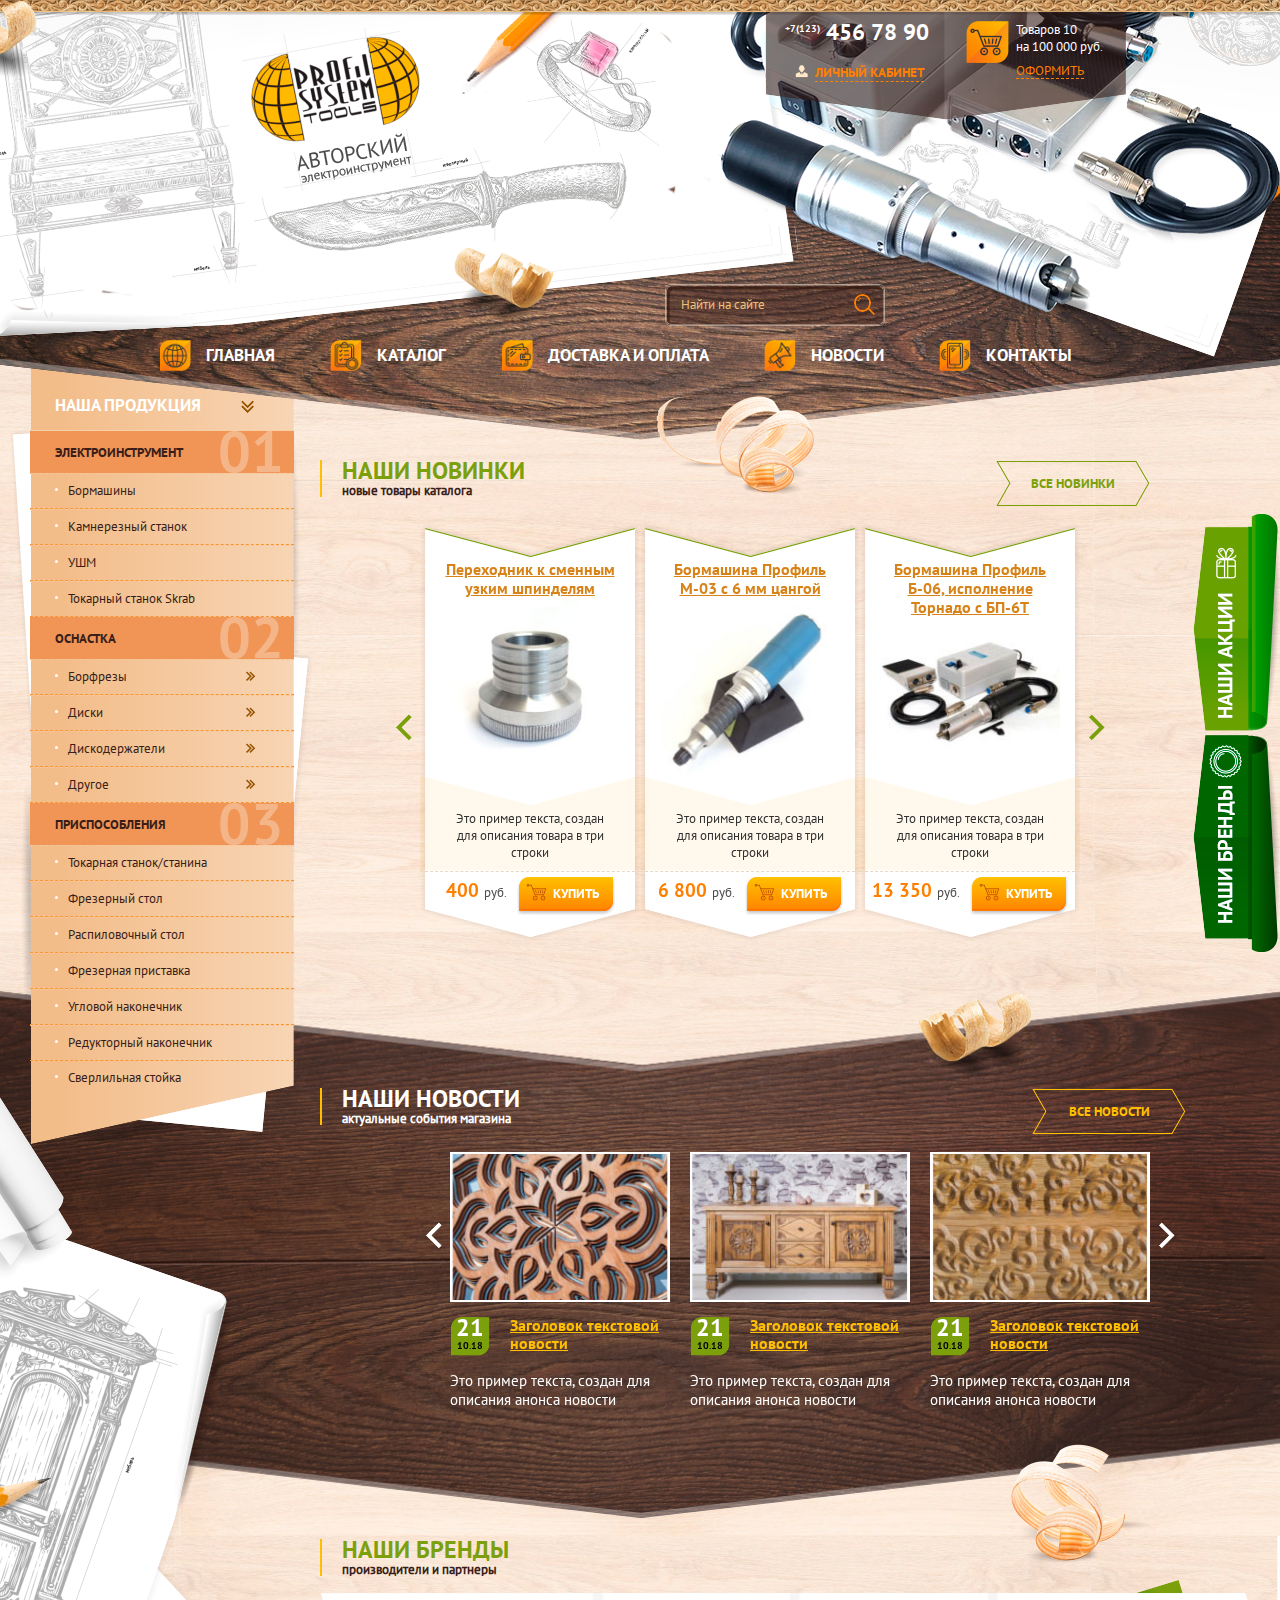
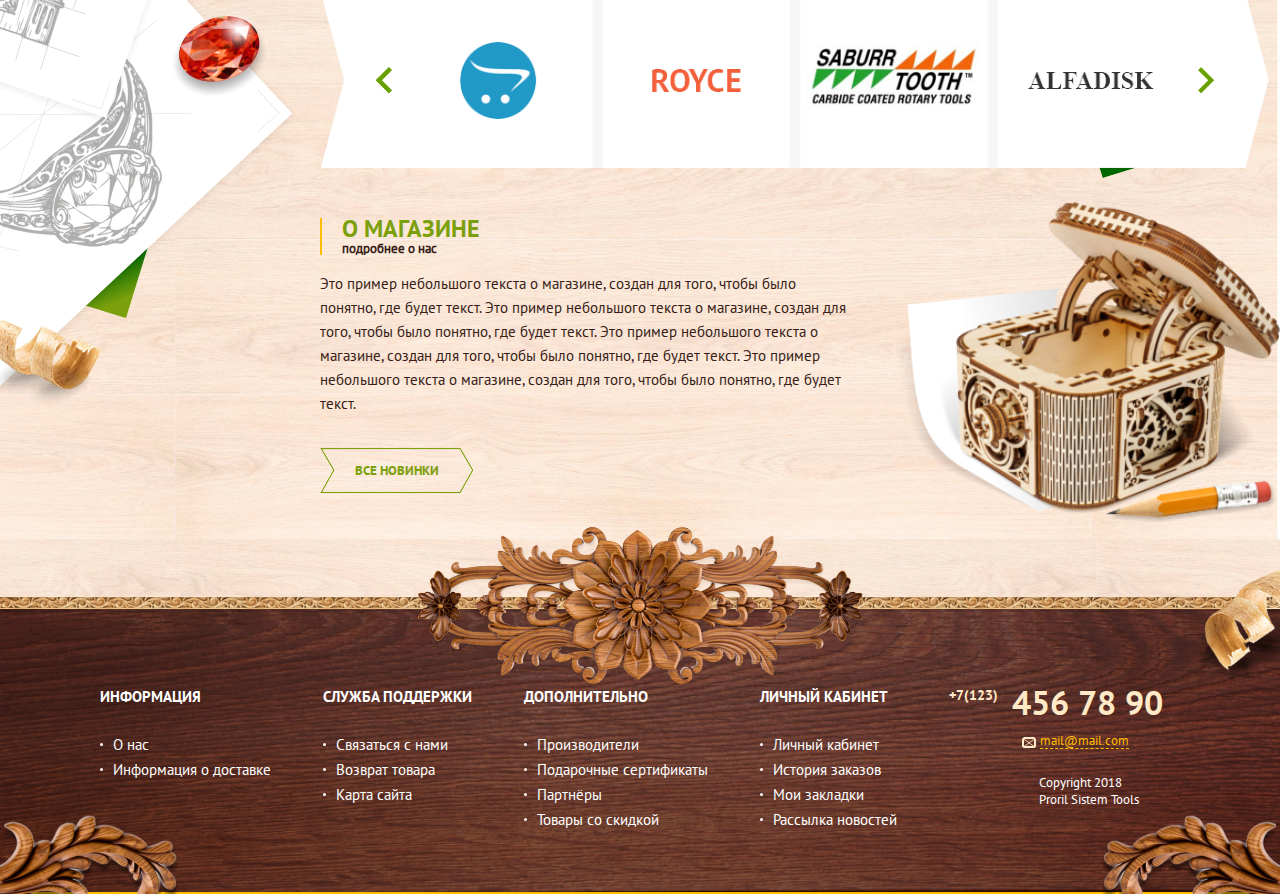
==== index.html @ f925950d "Initial 3 Pages" ====
<!DOCTYPE html>
<html lang="en">
<head>
	<meta charset="UTF-8">
	<meta name="viewport" content="width=device-width, initial-scale=1.0, maximum-scale=1.0, user-scalable=0">
	<title>Home</title>
	<link rel="stylesheet" type="text/css" href="css/style.css">
</head>
<body>
	<div class="body body-page1" id="body" >
		<!-- начало бллок главное меню мобверсия -->
		<div class="main-menu-320" id="main-menu-320">
			<img src="img/img89.png" alt="img" class="close320" onclick="closeMainMenu320()">
			<ul>
				<li><a href="#"> ГЛАВНАЯ</a></li>
				<li><a href="#">КАТАЛОГ</a></li>
				<li><a href="#">ДОСТАВКА И ОПЛАТА </a></li>
				<li><a href="#">НОВОСТИ</a></li>
				<li><a href="#"> КОНТАКТЫ</a></li>
			</ul>
		</div>

		<!-- конец блок главное меню мобверсия -->

		<!-- начало блок хедер -->
		<div class="header">
			<div class="border-top-main"></div>
			<div onclick="openMainMenu320()" class="openMenu-320"></div>
			<div class="wrapper">
				<div class="el1"><div></div></div>
				<div class="el2"><div></div></div>
				<div class="el13"><div></div></div>
				<div class="logo"><a href="index.html"><img src="img/logo.png" alt="img"></a></div>
				<div class="personal-area-header">	
					<div class="box">
						<div class="box-wrapper">
							<a href="tel:7(123)725-00-66"><span>+7(123)</span> 456 78 90</a>
							<a href="#" onclick="open_modal_window_PA()"><span>ЛИЧНЫЙ КАБИНЕТ</span></a>	
						</div>
					</div>
					<div class="box">
						<div class="box-wrapper">
							<a href="#"></a>
							<span>Товаров 10 <br> на 100 000 руб. <br>	<a href="#">ОФОРМИТЬ</a></span>
						</div>
					</div>
				</div>
				<div class="main-menu">	
					<form action="#">
						<input type="text" placeholder="Найти на сайте">
						<input type="submit" name="submit" value="">
					</form>
					<div class="menu">
						<ul>
							<li><a href="#"><img src="img/img9.png" alt="img"> ГЛАВНАЯ</a></li>
							<li><a href="#"><img src="img/img10.png" alt="img"> КАТАЛОГ</a></li>
							<li><a href="#"><img src="img/img11.png" alt="img">  ДОСТАВКА И ОПЛАТА </a></li>
							<li><a href="#"><img src="img/img12.png" alt="img"> НОВОСТИ</a></li>
							<li><a href="#"><img src="img/img13.png" alt="img">  КОНТАКТЫ</a></li>
						</ul>
					</div>
				</div>
			</div>
		</div>
		<!-- конец блок хеадер -->
		<div class="min-heght">
			<div class="page1">

				<!-- начало блока наша продукция -->
				<div class="banner-our-production">
					<div class="wrapper">
						<div class="banner-our-production-content-wrapper">
							<div class="banner-our-production-content">	
								<h1 onclick="open_banner_our_production(this)">НАША ПРОДУКЦИЯ <img src="img/img15.png" alt="img"></h1>
								<div class="banner-our-production-content-320" id="banner-our-production-content-320">
									<div class="banner-our-production-menu banner-our-production-menu1">
										<h3><a href="#"><span>ЭЛЕКТРОИНСТРУМЕНТ</span></a></h3>	
										<div class="box">
											<a href="#"><span></span>Бормашины</a>
											<a href="#"><span></span>Камнерезный станок</a>
											<a href="#"><span></span>УШМ</a>
											<a href="#"><span></span>Токарный станок Skrab</a>	
										</div>
									</div>
									<div class="banner-our-production-menu banner-our-production-menu2">
										<h3><a href="#"><span>ОСНАСТКА</span></a></h3>
										<div class="box">
											<div class="box1" onmouseover="openSubmenuOurProduction1(this)" onmouseout="openSubmenuOurProduction2(this)">
												<div class="block-name"><a href="#"><span></span>Борфрезы</a><span onclick="openSubmenuOurProduction(this)"></span></div>
												<div class="box1-content submenuOurProduction">
													<a href="#"><span></span>Ccылка на раздел1</a>
													<a href="#"><span></span>Ccылка на раздел</a>
													<a href="#"><span></span>Ccылка на раздел</a>
													<a href="#"><span></span>Ccылка на раздел</a>
												</div>
											</div>
											<div class="box1" onmouseover="openSubmenuOurProduction1(this)" onmouseout="openSubmenuOurProduction2(this)">
												<div class="block-name"><a href="#"><span></span>Диски</a><span onclick="openSubmenuOurProduction(this)"></span></div>
												<div class="box1-content submenuOurProduction">
													<a href="#"><span></span>Ccылка на раздел2</a>
													<a href="#"><span></span>Ccылка на раздел</a>
													<a href="#"><span></span>Ccылка на раздел</a>
													<a href="#"><span></span>Ccылка на раздел</a>
												</div>
											</div>
											<div class="box1" onmouseover="openSubmenuOurProduction1(this)" onmouseout="openSubmenuOurProduction2(this)">
												<div class="block-name"><a href="#"><span></span>Дискодержатели </a><span onclick="openSubmenuOurProduction(this)"></span></div>
												<div class="box1-content submenuOurProduction">
													<a href="#"><span></span>Ccылка на раздел3</a>
													<a href="#"><span></span>Ccылка на раздел</a>
													<a href="#"><span></span>Ccылка на раздел</a>
													<a href="#"><span></span>Ccылка на раздел</a>
												</div>
											</div>
											<div class="box1" onmouseover="openSubmenuOurProduction1(this)" onmouseout="openSubmenuOurProduction2(this)">
												<div class="block-name"><a href="#"><span></span>Другое </a><span onclick="openSubmenuOurProduction(this)"></span></div>
												<div class="box1-content submenuOurProduction">
													<a href="#"><span></span>Ccылка на раздел4</a>
													<a href="#"><span></span>Ccылка на раздел</a>
													<a href="#"><span></span>Ccылка на раздел</a>
													<a href="#"><span></span>Ccылка на раздел</a>
												</div>
											</div>	
										</div>	
									</div>

									<div class="banner-our-production-menu banner-our-production-menu3">
										<h3><a href="#"><span>ПРИСПОСОБЛЕНИЯ</span></a></h3>
										<div class="box">
											<a href="#"><span></span>Токарная станок/станина</a>
											<a href="#"><span></span>Фрезерный стол</a>
											<a href="#"><span></span>Распиловочный стол</a>
											<a href="#"><span></span>Фрезерная приставка</a>
											<a href="#"><span></span>Угловой наконечник</a>	
											<a href="#"><span></span>Редукторный наконечник</a>	
											<a href="#"><span></span>Сверлильная стойка</a>	
										</div>		
									</div>
								</div>
							</div>
						</div>
					</div>
				</div>
					

				<!-- конец блок наша продукция -->


				<!-- начало блок-банер наши акции и наши бренды мобверсия -->
				<div class="shares-and-brands-banner shares-and-brands-banner-320 ">
					<div class="buttons-shares-and-brands-banner-320"><span  onclick="openBrandsMob(this)" class="scroll-down">наши бренды</span><span class="scroll-down" onclick="openSharesMob(this)">наши акции</span></div>
					<div class="wrapper">
						<div class="shares-and-brands-banner-wrapper">
							<div class="shares-banner" id="shares-banner">
								<div class="body-shares-banner-wrapper">
									<div class="body-shares-banner body-shares-banner-slider">
										<div class="owl-carousel owl-theme body-shares-bannerSlider">
											<div class="div"><a href="#"><span>Бормашина Профиль М-03 с 6 мм цангой </span><img src="img/img25.jpg" alt="img"></a></div>
											<div class="div"><a href="#"><span>Бормашина Профиль Б-06, исполнение Торнадо с БП-6Т</span><img src="img/img26.jpg" alt="img"></a></div>
											<div class="div"><a href="#"><span>Сменный шпиндель с цангой 6 мм</span><img src="img/img27.jpg" alt="img"></a></div>
										</div>
									</div>
								</div>
							</div>
							<div class="clear"></div>
							<div class="brands-banner" id="brands-banner">
								<div class="body-brands-banner-wrapper">
									<div class="body-brands-banner">
										<div class="ourBrend-slider-banner-wrapper">
											<div class="owl-carousel owl-theme ourBrend-slider-banner">
											    <div class="item">
											    	<img src="img/img39.png" alt="img" style="width: 39%;">
											    </div>
											     <div class="item">
											    	<img src="img/img40.png" alt="img" style="width: 45%;">
											    </div>
											    <div class="item">
											    	<img src="img/img41.jpg" alt="img" style="width: 88%;">
											    </div>
											    <div class="item">
											    	<img src="img/img42.png" alt="img" style="width: 64%;">
											    </div>
											</div>
										</div>		
									</div>
								</div>
							</div>
						</div>
					</div>
				</div>

				<!-- конец блок-банер наши акции и наши бренды мобверсия -->


				<!-- начало блок-банер наши акции и наши бренды -->
				<div class="shares-and-brands-banner">
					<div class="wrapper">
						<div class="shares-and-brands-banner-wrapper">
							<div class="shares-banner">
								<div class="button2" onclick="openSharesBrands(this)"></div>
								<div class="body-shares-banner-wrapper" id="body-shares-banner-wrapper">
									<div class="body-shares-banner">
										<div class="div"><a href="#"><span>Бормашина Профиль М-03 с 6 мм цангой </span><img src="img/img25.jpg" alt="img"></a></div>
										<div class="div"><a href="#"><span>Бормашина Профиль Б-06, исполнение Торнадо с БП-6Т</span><img src="img/img26.jpg" alt="img"></a></div>
										<div class="div"><a href="#"><span>Сменный шпиндель с цангой 6 мм</span><img src="img/img27.jpg" alt="img"></a></div>
									</div>

									<div class="body-shares-banner body-shares-banner-slider">
										<div class="owl-carousel owl-theme body-shares-bannerSlider">
											<div class="div"><a href="#"><span>Бормашина Профиль М-03 с 6 мм цангой </span><img src="img/img25.jpg" alt="img"></a></div>
											<div class="div"><a href="#"><span>Бормашина Профиль Б-06, исполнение Торнадо с БП-6Т</span><img src="img/img26.jpg" alt="img"></a></div>
											<div class="div"><a href="#"><span>Сменный шпиндель с цангой 6 мм</span><img src="img/img27.jpg" alt="img"></a></div>
										</div>
									</div>
								</div>
								<div class="button1"></div>
							</div>
							<div class="clear"></div>
							<div class="brands-banner">
								<div class="button2" onclick="openSharesBrands(this)"></div>
								<div class="body-brands-banner-wrapper" id="body-brands-banner-wrapper">
									<div class="body-brands-banner">
										<div class="ourBrend-slider-banner-wrapper">
											<div class="owl-carousel owl-theme ourBrend-slider-banner">
											    <div class="item">
											    	<img src="img/img39.png" alt="img" style="width: 39%;">
											    </div>
											     <div class="item">
											    	<img src="img/img40.png" alt="img" style="width: 45%;">
											    </div>
											    <div class="item">
											    	<img src="img/img41.jpg" alt="img" style="width: 88%;">
											    </div>
											    <div class="item">
											    	<img src="img/img42.png" alt="img" style="width: 64%;">
											    </div>
											</div>
										</div>		
									</div>
								</div>
								<div class="button1"></div>
							</div>
						</div>
					</div>
				</div>

				<!-- конец блок-банер наши акции и наши бренды -->


				<!-- блок наши новинки -->
				<div class="our-novelties">
					<div  class="el1"><div></div></div>
					<div class="wrapper">
						<div class="name-container">
								<h4>НАШИ НОВИНКИ<span>новые товары каталога</span></h4>
								<div class="button"><div><span>ВСЕ НОВИНКИ</span></div></div>
							</div>
						<div class="catalog-commodity">
							<div class="box box1">
								<div class="div1"><a href="#">Переходник к сменным узким шпинделям</a></div>
								<div class="div2"><a href="#"><img src="img/img24.jpg" alt="img"></a></div>
								<div class="div3"><p><span>Это пример текста, создан для описания товара в три строки</span></p></div>
								<div class="div4">
									<div class="wrapper-div4">
										<div class="price"><span>400</span></div>
										<div class="button"><div onclick="openPopap(this)"><span>купить</span></div></div>
									</div>
								</div>
								<div class="popap"><span>Товар добавлен в корзину</span></div>	
							</div>
							<div class="box box2">
								<div class="div1"><a href="#">Бормашина Профиль М-03 с 6 мм цангой</a></div>
								<div class="div2"><a href="#"><img src="img/img25.jpg" alt="img"></a></div>
								<div class="div3"><p><span>Это пример текста, создан для описания товара в три строки</span></p></div>
								<div class="div4">
									<div class="wrapper-div4">
										<div class="price"><span>6 800</span></div>
										<div class="button"><div onclick="openPopap(this)"><span>купить</span></div></div>
									</div>
								</div>
								<div class="popap"><span>Товар добавлен в корзину</span></div>	
							</div>
							<div class="box box3">
								<div class="div1"><a href="#">Бормашина Профиль Б-06, исполнение Торнадо с БП-6Т</a></div>
								<div class="div2"><a href="#"><img src="img/img26.jpg" alt="img"></a></div>
								<div class="div3"><p><span>Это пример текста, создан для описания товара в три строки</span></p></div>
								<div class="div4">
									<div class="wrapper-div4">
										<div class="price"><span>13 350</span></div>
										<div class="button"><div  onclick="openPopap(this)"><span>купить</span></div></div>
									</div>
								</div>
								<div class="popap"><span>Товар добавлен в корзину</span></div>	
							</div>
							<div class="box box4">
								<div class="div1"><a href="#">Сменный шпиндель с цангой 6 мм</a></div>
								<div class="div2"><a href="#"><img src="img/img27.jpg" alt="img"></a></div>
								<div class="div3"><p><span>Это пример текста, создан для описания товара в три строки</span></p></div>
								<div class="div4">
									<div class="wrapper-div4">
										<div class="price"><span>3 150</span></div>
										<div class="button"><div onclick="openPopap(this)"><span>купить</span></div></div>
									</div>
								</div>
								<div class="popap"><span>Товар добавлен в корзину</span></div>	
							</div>
						</div>
						<!-- слайдер -->
						<div class="catalog-commodity catalog-commodity-slider">
							<div class="owl-carousel owl-theme catalogCommodity-slider ">
								<div class="box box1">
									<div class="div1"><a href="#">Переходник к сменным узким шпинделям</a></div>
									<div class="div2"><a href="#"><img src="img/img24.jpg" alt="img"></a></div>
									<div class="div3"><p><span>Это пример текста, создан для описания товара в три строки</span></p></div>
									<div class="div4">
										<div class="wrapper-div4">
											<div class="price"><span>400</span></div>
											<div class="button"><div onclick="openPopap(this)"><span>купить</span></div></div>
										</div>
									</div>
									<div class="popap"><span>Товар добавлен в корзину</span></div>	
								</div>
								<div class="box box2">
									<div class="div1"><a href="#">Бормашина Профиль М-03 с 6 мм цангой</a></div>
									<div class="div2"><a href="#"><img src="img/img25.jpg" alt="img"></a></div>
									<div class="div3"><p><span>Это пример текста, создан для описания товара в три строки</span></p></div>
									<div class="div4">
										<div class="wrapper-div4">
											<div class="price"><span>6 800</span></div>
											<div class="button"><div onclick="openPopap(this)"><span>купить</span></div></div>
										</div>
									</div>
									<div class="popap"><span>Товар добавлен в корзину</span></div>	
								</div>
								<div class="box box3">
									<div class="div1"><a href="#">Бормашина Профиль Б-06, исполнение Торнадо с БП-6Т</a></div>
									<div class="div2"><a href="#"><img src="img/img26.jpg" alt="img"></a></div>
									<div class="div3"><p><span>Это пример текста, создан для описания товара в три строки</span></p></div>
									<div class="div4">
										<div class="wrapper-div4">
											<div class="price"><span>13 350</span></div>
											<div class="button"><div  onclick="openPopap(this)"><span>купить</span></div></div>
										</div>
									</div>
									<div class="popap"><span>Товар добавлен в корзину</span></div>	
								</div>
								<div class="box box4">
									<div class="div1"><a href="#">Сменный шпиндель с цангой 6 мм</a></div>
									<div class="div2"><a href="#"><img src="img/img27.jpg" alt="img"></a></div>
									<div class="div3"><p><span>Это пример текста, создан для описания товара в три строки</span></p></div>
									<div class="div4">
										<div class="wrapper-div4">
											<div class="price"><span>3 150</span></div>
											<div class="button"><div onclick="openPopap(this)"><span>купить</span></div></div>
										</div>
									</div>
									<div class="popap"><span>Товар добавлен в корзину</span></div>	
								</div>
							</div>
						</div>
					</div>
				</div>

				<!-- конец блок наши новинки -->

				<!-- начало блок наши новости -->
				<div class="our-news">
					<div class="el1"><div></div></div>
					<div class="el2"><div></div></div>
					<div class="wrapper">
						<div class="name-container">
							<h4>НАШИ НОВости<span>актуальные события магазина</span></h4>
							<div class="button"><div><span>ВСЕ НОВости</span></div></div>
						</div>
						<div class="product">
							<div class="box box1">
								<div class="div2-1"><a href="#"></a></div>
								<div class="div2-2">
									<div class="data">
										<span>21</span><span>10.18</span>
									</div>
									<div class="a"><a href="#">Заголовок текстовой новости</a></div>
								</div>
								<div class="div2-3"><span>Это пример текста, создан для описания анонса новости</span></div>
							</div>
							<div class="box box2">
								<div class="div2-1"><a href="#"></a></div>
								<div class="div2-2">
									<div class="data">
										<span>21</span><span>10.18</span>
									</div>
									<div class="a"><a href="#">Заголовок текстовой новости</a></div>
								</div>
								<div class="div2-3"><span>Это пример текста, создан для описания анонса новости</span></div>
							</div>
							<div class="box box3">
								<div class="div2-1"><a href="#"></a></div>
								<div class="div2-2">
									<div class="data">
										<span>21</span><span>10.18</span>
									</div>
									<div class="a"><a href="#">Заголовок текстовой новости</a></div>
								</div>
								<div class="div2-3"><span>Это пример текста, создан для описания анонса новости</span></div>
							</div>
							<div class="box box4">
								<div class="div2-1"><a href="#"></a></div>
								<div class="div2-2">
									<div class="data">
										<span>21</span><span>10.18</span>
									</div>
									<div class="a"><a href="#">Заголовок текстовой новости</a></div>
								</div>
								<div class="div2-3"><span>Это пример текста, создан для описания анонса новости</span></div>
							</div>	
						</div>

						<!-- слайдер -->

						<div class="product product-slider">
							<div class="owl-carousel owl-theme productSlider">
								<div class="box box1">
									<div class="div2-1"><a href="#"></a></div>
									<div class="div2-2">
										<div class="data">
											<span>21</span><span>10.18</span>
										</div>
										<div class="a"><a href="#">Заголовок текстовой новости</a></div>
									</div>
									<div class="div2-3"><span>Это пример текста, создан для описания анонса новости</span></div>
								</div>
								<div class="box box2">
									<div class="div2-1"><a href="#"></a></div>
									<div class="div2-2">
										<div class="data">
											<span>21</span><span>10.18</span>
										</div>
										<div class="a"><a href="#">Заголовок текстовой новости</a></div>
									</div>
									<div class="div2-3"><span>Это пример текста, создан для описания анонса новости</span></div>
								</div>
								<div class="box box3">
									<div class="div2-1"><a href="#"></a></div>
									<div class="div2-2">
										<div class="data">
											<span>21</span><span>10.18</span>
										</div>
										<div class="a"><a href="#">Заголовок текстовой новости</a></div>
									</div>
									<div class="div2-3"><span>Это пример текста, создан для описания анонса новости</span></div>
								</div>
								<div class="box box4">
									<div class="div2-1"><a href="#"></a></div>
									<div class="div2-2">
										<div class="data">
											<span>21</span><span>10.18</span>
										</div>
										<div class="a"><a href="#">Заголовок текстовой новости</a></div>
									</div>
									<div class="div2-3"><span>Это пример текста, создан для описания анонса новости</span></div>
								</div>	
							</div>
						</div>
					</div>
				</div>
				<!-- конец блок наши новости -->


				<!-- начало блока наши бренды -->
				<div class="our-brend">
					<div class="el1"><div></div></div>
					<div class="el2"><div></div></div>
					<div class="wrapper">
						<div class="name-container">
							<h4>НАШИ БРЕНДЫ<span>производители и партнеры</span></h4>
						</div>

						<div class="our-brend-slider">
							<div class="owl-carousel owl-theme ourBrend-slider">
							    <div class="item">
							    	<img src="img/img39.png" alt="img" style="width: 39%;">
							    </div>
							     <div class="item">
							    	<img src="img/img40.png" alt="img" style="width: 45%;">
							    </div>
							    <div class="item">
							    	<img src="img/img41.jpg" alt="img" style="width: 88%;">
							    </div>
							    <div class="item">
							    	<img src="img/img42.png" alt="img" style="width: 64%;">
							    </div>
							</div>
						</div>

					</div>
				</div>

				<!-- конец бллока наши бренды -->

				<!-- начало блок о магазине -->
				<div class="about-store">
					<div class="wrapper">
						<div class="name-container">
							<h4>О МАГАЗИНЕ<span>подробнее о нас</span></h4>
						</div>
						<div class="container">
							<div class="text">
								<p>Это пример небольшого текста о магазине, создан для того, чтобы было понятно, где будет текст. Это пример небольшого текста о магазине, создан для того, чтобы было понятно, где будет текст. Это пример небольшого текста о магазине, создан для того, чтобы было понятно, где будет текст. Это пример небольшого текста о магазине, создан для того, чтобы было понятно, где будет текст. </p>
								<div class="name-container"><div class="button"><div><span>ВСЕ НОВИНКИ</span></div></div></div>
							</div>
							<div class="img">
								<img src="img/img55.png" alt="img">
							</div>
						</div>
					</div>
				</div>
				<!-- конец блок о магазине -->

			</div>
		</div>


		<!-- начало футер -->
		<div class="footer">
			<div class="border-top-main"></div>	
			<div class="wrapper">
				<div class="el1"><div></div></div>	
				<div class="el2"><div></div><div></div></div>
				<div class="el3"><div></div></div>
				<div class="content">	
					<div class="footer-block-left">
						<div class="div">
							<p onclick="open_footer_menu(this)">ИНФОРМАЦИЯ</p>
							<div class="footer-menu ">	
								<a href="#"><span></span>О нас</a>
								<a href="#"><span></span>Информация о доставке</a>
							</div>
						</div>
						<div class="div">
							<p  onclick="open_footer_menu(this)">СЛУЖБА ПОДДЕРЖКИ</p>
							<div  class="footer-menu">	
								<a href="#"><span></span> Связаться с нами</a>
								<a href="#"><span></span> Возврат товара</a>	
								<a href="#"><span></span>Карта сайта</a>	
							</div>
						</div>
						<div class="div">
							<p  onclick="open_footer_menu(this)">ДОПОЛНИТЕЛЬНО</p>
							<div class="footer-menu">	
								<a href="#"><span></span>Производители</a>
								<a href="#"><span></span> Подарочные сертификаты</a>
								<a href="#"><span></span> Партнёры</a>
								<a href="#"><span></span>Товары со скидкой</a>
							</div>	
						</div>
						<div class="div">	
							<p  onclick="open_footer_menu(this)">Личный кабинет</p>
							<div class="footer-menu">	
								<a href="#"><span></span> Личный кабинет</a>
								<a href="#"><span></span>История заказов</a>
								<a href="#"><span></span>Мои закладки</a>
								<a href="#"><span></span>Рассылка новостей</a>
							</div>
						</div>	
					</div>
					<div class="footer-block-right">
						<a href="tel:7(123)725-00-66" class="tel-footer"><span>+7(123)</span> 456 78 90</a>
						<a href="mailto:mail@mail.com" class="email-footer"> <span>mail@mail.com</span></a>
						<span class="span-footer">Copyright 2018 <br>Proril Sistem Tools</span>	

					</div>
				</div>
			</div>
		</div>
		<!-- конец футер -->

		<!-- модальное окно попап вход в личный кабинет -->
		<div class="modal-window" id="modal-window-PA">
			<div class="content">
				<div class="close" onclick="closeModalWindow(this)"><img src="img/close.png" alt="img"></div>
				<form  name="contact_form_PA" method="get" action="#" onsubmit="return validate_form_PA ( );">
					<p>Вход на сайт</p>
					<input type="email" name="email" class="formEmail" id="formEmail_PA" placeholder="E-mail:" pattern="[a-z0-9._%+-]+@[a-z0-9.-]+\.[a-z]{2,3}$"><br>	
					<input type="password" name="password" placeholder="Пароль" class="form_password" id="form_password_PA">
					<div class="button"><div><span>войти</span><input type="submit" name="submit" value="" ></div></div>
					<a href="#">Регистрация</a>
				</form>	
			</div>	
		</div>

		<!-- конец  -->

	</div>
	<script src="js/script.js"></script>
</body>
</html>
---- css/style.css ----
.owl-carousel,.owl-carousel .owl-item{-webkit-tap-highlight-color:transparent;position:relative}.owl-carousel{display:none;width:100%;z-index:1}.owl-carousel .owl-stage{position:relative;-ms-touch-action:pan-Y;-moz-backface-visibility:hidden}.owl-carousel .owl-stage:after{content:".";display:block;clear:both;visibility:hidden;line-height:0;height:0}.owl-carousel .owl-stage-outer{position:relative;overflow:hidden;-webkit-transform:translate3d(0,0,0)}.owl-carousel .owl-item,.owl-carousel .owl-wrapper{-webkit-backface-visibility:hidden;-moz-backface-visibility:hidden;-ms-backface-visibility:hidden;-webkit-transform:translate3d(0,0,0);-moz-transform:translate3d(0,0,0);-ms-transform:translate3d(0,0,0)}.owl-carousel .owl-item{min-height:1px;float:left;-webkit-backface-visibility:hidden;-webkit-touch-callout:none}.owl-carousel .owl-item img{display:block;width:100%}.owl-carousel .owl-dots.disabled,.owl-carousel .owl-nav.disabled{display:none}.no-js .owl-carousel,.owl-carousel.owl-loaded{display:block}.owl-carousel .owl-dot,.owl-carousel .owl-nav .owl-next,.owl-carousel .owl-nav .owl-prev{cursor:pointer;-webkit-user-select:none;-khtml-user-select:none;-moz-user-select:none;-ms-user-select:none;user-select:none}.owl-carousel.owl-loading{opacity:0;display:block}.owl-carousel.owl-hidden{opacity:0}.owl-carousel.owl-refresh .owl-item{visibility:hidden}.owl-carousel.owl-drag .owl-item{-webkit-user-select:none;-moz-user-select:none;-ms-user-select:none;user-select:none}.owl-carousel.owl-grab{cursor:move;cursor:grab}.owl-carousel.owl-rtl{direction:rtl}.owl-carousel.owl-rtl .owl-item{float:right}.owl-carousel .animated{animation-duration:1s;animation-fill-mode:both}.owl-carousel .owl-animated-in{z-index:0}.owl-carousel .owl-animated-out{z-index:1}.owl-carousel .fadeOut{animation-name:fadeOut}@keyframes fadeOut{0%{opacity:1}100%{opacity:0}}.owl-height{transition:height .5s ease-in-out}.owl-carousel .owl-item .owl-lazy{opacity:0;transition:opacity .4s ease}.owl-carousel .owl-item img.owl-lazy{transform-style:preserve-3d}.owl-carousel .owl-video-wrapper{position:relative;height:100%;background:#000}.owl-carousel .owl-video-play-icon{position:absolute;height:80px;width:80px;left:50%;top:50%;margin-left:-40px;margin-top:-40px;background:url(owl.video.play.png) no-repeat;cursor:pointer;z-index:1;-webkit-backface-visibility:hidden;transition:transform .1s ease}.owl-carousel .owl-video-play-icon:hover{-ms-transform:scale(1.3,1.3);transform:scale(1.3,1.3)}.owl-carousel .owl-video-playing .owl-video-play-icon,.owl-carousel .owl-video-playing .owl-video-tn{display:none}.owl-carousel .owl-video-tn{opacity:0;height:100%;background-position:center center;background-repeat:no-repeat;background-size:contain;transition:opacity .4s ease}.owl-carousel .owl-video-frame{position:relative;z-index:1;height:100%;width:100%}
.owl-theme .owl-dots,.owl-theme .owl-nav{text-align:center;-webkit-tap-highlight-color:transparent}.owl-theme .owl-nav{margin-top:10px}.owl-theme .owl-nav [class*=owl-]{color:#FFF;font-size:14px;margin:5px;padding:4px 7px;background:#D6D6D6;display:inline-block;cursor:pointer;border-radius:3px}.owl-theme .owl-nav [class*=owl-]:hover{background:#869791;color:#FFF;text-decoration:none}.owl-theme .owl-nav .disabled{opacity:.5;cursor:default}.owl-theme .owl-nav.disabled+.owl-dots{margin-top:10px}.owl-theme .owl-dots .owl-dot{display:inline-block;zoom:1}.owl-theme .owl-dots .owl-dot span{width:10px;height:10px;margin:5px 7px;background:#D6D6D6;display:block;-webkit-backface-visibility:visible;transition:opacity .2s ease;border-radius:30px}.owl-theme .owl-dots .owl-dot.active span,.owl-theme .owl-dots .owl-dot:hover span{background:#869791}

@font-face{
	font-family:"PTSansRegular";
	src:url("../fonts/PTSansRegular.ttf"),
	url("../fonts/PTSansRegular.eot");
}

@font-face {
     font-family: 'PTSansBold';
     src:
     url("../fonts/PTSansBold.ttf"),
     url("../fonts/PTSansBold.eot"); 
     font-weight: 800;
     font-style: normal;
}

img{
	border: none;
}

.min-heght{min-height: 200px;}
/*модальное окно попап вход в личный кабинет*/
.modal-window{
	position: fixed;
	z-index: 20;
	left: 0;
	top: 0;
	width: 100%;
	height: 100%;
	background: rgba(0,0,0,0.8);
	display: none;
}

.modal-window .content{
	width: 500px;
	padding: 50px 0px;
	background: #fff;
	position: relative;
	margin: 0 auto;
	margin-top: 70px;
}

.modal-window .close{
	width: 30px;
	height: 30px;
	position: absolute;
	top: 0;
	right: 0;
	background: #7ba00c;
	text-align: center;
	cursor: pointer;
}

.modal-window .close:hover{
	background: #ffa200;
}

.modal-window .close img{
	width: 11px;
	height: auto;
	position: relative;
	top: 6px;
}

.modal-window form{
	text-align: center;
}

.modal-window form p{
	font-family:PTSansBold, Geneva, Arial, Helvetica, sans-serif;
	font-size: 24px;
	text-transform: uppercase;
	color: #7ba00c;
	margin: 0;
	line-height: 1;
	margin-bottom: 35px;
}

.modal-window .formEmail,
.modal-window .form_password{
	border: 1px solid #cfaf81;
	border-radius: 5px;
	height: 38px;
	font-family:PTSansRegular, Geneva, Arial, Helvetica, sans-serif;
	font-size: 16px;
	width: 380px;
	padding: 0 10px;
	margin-bottom: 30px;
	box-shadow:inset 1px 1px 4px 0px #cfaf81;
	outline: none;
}

.modal-window form input::-webkit-input-placeholder { color: #381d18; }
.modal-window form input::-moz-placeholder          { color: #381d18; } /* Firefox 19+ */
.modal-window form input:-moz-placeholder           { color: #381d18; } /* Firefox 18- */
.modal-window form input:-ms-input-placeholder      { color: #381d18; }
 
.modal-window .button div{
	width: 199px;
	height: 67px;
	background: url(../img/img21.png);
	background-size: cover;
	background-position: center;
	font-family:PTSansBold, Geneva, Arial, Helvetica, sans-serif;
	font-size: 22px;
	text-transform: uppercase;
	color: #fff;
	position: relative;
	text-align: center;
}

.modal-window .button div{
	margin: 0 auto;
	margin-bottom: 15px;
	cursor: pointer;
}

.modal-window .button div:hover{
	opacity: 0.7;
}

.modal-window .button div span{
	position: relative;
	top: 16px;
}

.modal-window .button div input{
	position: absolute;
	width: 100%;
	height: 100%;
	border:none;
	outline: none;
	top: 0;
	left: 0;
	opacity: 0;
	cursor: pointer;
}

.modal-window form a{
	display: inline-block;
	text-decoration: none;
	font-family:PTSansRegular, Geneva, Arial, Helvetica, sans-serif;
	font-size: 16px;
	color: #381d18;
	padding-bottom: 1px;
	border-bottom: 1px solid #381d18;
}

.modal-window form a:hover{
	color: #ffa300;
	border-bottom: 1px solid #ffa300;
}


/*конец*/

.body .audit{
	box-shadow:inset 0 0 10px red;
	border:1px solid red;
}

.test{}

body{
	margin: 0;
}

.body{
	min-width: 320px;
	max-width: 1920px;
	margin: 0 auto;
	background: url(../img/bg-main.jpg);
	background-size: cover;
	background-position: center;
	overflow: hidden;
	position: relative;
}

/*начало хедер*/

.header{
	width: 100%;
	height: 440px;
	background: url(../img/bg-header.png);
	background-size: cover;
	background-position: center;
	position: relative;
	z-index: 2;
	overflow: hidden;
}


.border-top-main{
	background: url(../img/border-top.png);
	background-size: cover;
	background-position: center;
	height: 15px;
	width: 100%;
	position: absolute;
	top: 0;
	left: 0;
	z-index: 1;
}

.header>.wrapper{
	max-width: 1410px;
	height: 360px;
	margin: 0 auto;
	background: url(../img/bg-header-content-1.png);
	background-size: cover;
	background-position: center;
	position: relative;
}

.header .el1{
	position: absolute;
	top: 0px;
	left: 0;
	width: 100%;
}

.header .el1 div{
	display: inline-block;
	width: 115px;
	height: 80px;
	position: relative;
	left: -78px;
	background: url(../img/img1.png);
	background-size: cover;
	background-position: center;
	z-index: 1;
}

.header .el2{
	position: absolute;
	top: 247px;
	left: 0;
	width: 100%;
	text-align: center;
}

.header .el2 div{
	display: inline-block;
	width: 100px;
	height: 77px;
	position: relative;
	left: -136px;
	z-index: 1;
	background: url(../img/img2.png);
	background-size: cover;
	background-position: center;
	
}

.header .el13{
	position: absolute;
	top: 0px;
	left: 0;
	width: 100%;
	text-align: center;
}

.header .el13 div{
	display: inline-block;
	width: 576px;
	height: 314px;
	position: relative;
	left: 352px;
	background: url(../img/img80.png);
	background-size: cover;
	background-position: center;
}

.logo {
	width: 100%;
	position: absolute;
	top: 20px;
	z-index: 1
}

.logo a{
	display: block;
	width: 210px;
	height: 171px;
	margin: 0 auto;
	position: relative;
	right: 302px;
}

.logo img{
	display: block;
	width: 100%;
	height: auto;
}

.personal-area-header{
	width: 361px;
	height: 109px;
	background: url(../img/img4.png);
	background-size: cover;
	background-position: center;
	position: absolute;
	z-index: 1;
	top:11px;
	right: 154px;
	display: flex;
	justify-content: space-between;
}

.personal-area-header .box{
	width: 50%;
	font-family:PTSansBold, Geneva, Arial, Helvetica, sans-serif;
	font-size: 13px;
}

.personal-area-header .box-wrapper{
	padding: 10px 0px 0 20px;
}

.personal-area-header .box:first-child a:first-child{
	color: #fff;
	text-decoration: none;
	font-size: 23px;
	line-height: 1;
	display: block;
	margin-bottom: 20px;
}

.personal-area-header .box:first-child a:first-child:hover{
	color: #ff7f00;
}

.personal-area-header .box:first-child a:first-child span{
	font-size: 10px;
	position: relative;
	top: -8px;
}

.personal-area-header .box:first-child a:last-child{
	display: block;
	text-decoration: none;
	text-transform: uppercase;
	font-size: 13px;
	color: #ff7f00;
	padding-left: 30px;
	background: url(../img/img6.png) no-repeat 10px 1px;
	background-size: 13px 13px;
}

.personal-area-header .box:first-child a:last-child:hover{
	color: #fff;
}

.personal-area-header .box:first-child a:last-child span{
	display: inline-block;
	padding-bottom: 1px;
	border-bottom: 1px dashed #ff7f00;
	line-height: 1;
}

.personal-area-header .box:last-child .box-wrapper{
	overflow: hidden;
}

.personal-area-header .box:last-child .box-wrapper> a:first-child{
	text-decoration: none;
	width: 43px;
	height: 42px;
	background: url(../img/img5.png);
	background-size: cover;
	background-position: center;
	float: left;
	line-height: 1;
}

.personal-area-header .box:last-child .box-wrapper> a:first-child:hover{
	opacity: 0.8;
}

.personal-area-header .box:last-child .box-wrapper> span:last-child{
	display: inline-block;
	font-family:PTSansRegular, Geneva, Arial, Helvetica, sans-serif;
	margin-left: 7px;
	color: #fff;
}

.personal-area-header .box:last-child .box-wrapper> span:last-child a{
	display: inline-block;
	color: #ff7f00;
	text-transform: uppercase;
	line-height: 1;
	text-decoration: none;
	margin-top: 9px;
	padding-bottom: 1px;
	border-bottom: 1px dashed #ff7f00;
}

.personal-area-header .box:last-child .box-wrapper> span:last-child a:hover{
	color: #fff;
}

.main-menu{
	position: absolute;
	width: 100%;
	left: 0;
	bottom: -25px;
	text-align: center;
}

.main-menu-320{
	display: none;
	position: fixed;
	z-index: 100;
	width: 100%;
height: 100%;
	top: 0;
	left: 0;
	background: red;
	background: url(../img/bg-main.jpg);
	background-size: cover;
	background-position: center

}

.main-menu-320 ul{
	list-style-type: none;
	margin: 0;
	padding: 0;
	margin-top: 40px;
}

.main-menu-320 li{
	margin-bottom: 25px;
}

.main-menu-320  a{
	display: inline-block;
	font-family:PTSansBold, Geneva, Arial, Helvetica, sans-serif;
	font-size: 18px;
	text-transform: uppercase;
	color: #7ba00c;
	text-decoration: none;
	padding-left: 20px;
}

.main-menu-320 img{
	position: absolute;
	right: 0;
	top: 0;
}

.openMenu-320{
	display: none;
	width: 30px;
	height: 17px;
	background: url(../img/img83.png);
	background-size: cover;
	background-position: center;
}

.main-menu .menu{
	margin-top: 10px;
	position: relative;
	left: -25px;
}

.main-menu .menu ul{
	overflow: hidden;
	list-style-type: none;
	margin: 0;
	padding: 0;
	display: inline-block;

}

.main-menu .menu ul li{
	float: left;
	margin-right: 55px;
}

.main-menu .menu ul li:last-child{
	margin: 0;
}

.main-menu .menu  a{
	display: inline-block;
	font-family:PTSansBold, Geneva, Arial, Helvetica, sans-serif;
	font-size: 17px;
	text-transform: uppercase;
	color: #fff;
	text-decoration: none;
	padding: 5px 0;
}

.main-menu .menu ul li a:hover{
	color: #ff7f00;
}

.main-menu .menu img{
	display: block;
	width: 32px;
	height: auto;
	float: left;
	position: relative;
	top: -5px;
	margin-right: 15px;
}

.main-menu form{
	display: inline-block;
	position: relative;
	border-radius: 5px;
	overflow: hidden;
	margin: 0 auto;
	position: relative;
	left: 135px;
}

.main-menu input{
	height: 40px;
	outline: none;
}

 .main-menu form input:first-child{
	width: 188px;
	padding: 0 15px;
	background: url(../img/img8.png);
	background-size: cover;
	background-position: center;
	border:1px solid rgba(255,255,255,0.3);
	border-radius: 5px;
	font-family:PTSansRegular, Geneva, Arial, Helvetica, sans-serif;
	font-size: 13px;
	color: #eac176;
}

.main-menu form input::-webkit-input-placeholder { color: #eac176; }
.main-menu form input::-moz-placeholder          { color: #eac176; } /* Firefox 19+ */
.main-menu form input:-moz-placeholder           { color: #eac176; } /* Firefox 18- */
.main-menu form input:-ms-input-placeholder      { color: #eac176; }

.main-menu form input:last-child{
	position: absolute;
	height: 100%;
	width: 31px;
	background: url(../img/img7.png) no-repeat 0 10px;
	top: 0;
	right: 0;
	cursor: pointer;
	border:none;
}

/*конец хедер*/

/*начало блок наша продукция*/
.banner-our-production {
	position: absolute;
	left: 0;
	width: 100%;
}

.banner-our-production .wrapper{
	max-width: 1370px;
	margin: 0 auto;
}

.banner-our-production-content-wrapper{
	width: 303px;
	background: url(../img/img16.png) no-repeat 0 60px;
	position: relative;
	z-index: 1;
	left: 20px;
	top: -80px;
}

.banner-our-production-content{
	margin: 0 auto;
	background: url(../img/img14.png) no-repeat;
	width: 264px;
	height: 784px;
}

.banner-our-production-content-wrapper h1{
	display: block;
	font-family:PTSansBold, Geneva, Arial, Helvetica, sans-serif;
	font-size: 17px;
	text-transform: uppercase;
	color: #fff;
	padding: 38px 0 15px 25px;
	margin: 0;
	position: relative;
	z-index: 1;
	border-bottom: 1px solid #f6cea8;
	line-height: 1;
}

.banner-our-production-content-wrapper h1 img{
	width: 13px;
	height: auto;
	float: right;
	margin-right: 40px;
	position: relative;
	top: 2px;
}

.banner-our-production-content-wrapper h3{
	margin: 0;
	line-height: 1;
}

.banner-our-production-content-wrapper h3 a{
	font-family:PTSansBold, Geneva, Arial, Helvetica, sans-serif;
	font-size: 13px;
	text-transform: uppercase;
	color: #381d18;
	text-decoration: none;
	display: block;
	padding-left: 25px;
	height: 42px;
	line-height: 1;
}

.banner-our-production-content-wrapper h3 span{
	position: relative;
	top: 16px;
}

.banner-our-production-menu1 h3 a{
	background: #f09556 url(../img/img17.png) no-repeat 190px 0;
}

.banner-our-production-menu2 h3 a{
	background: #f09556 url(../img/img18.png) no-repeat 190px 0;
}

.banner-our-production-menu3 h3 a{
	background: #f09556 url(../img/img19.png) no-repeat 190px 0;
}

.banner-our-production-content-wrapper h3 a:hover{
	color: #fff;
}

.banner-our-production-menu .box{
	position: relative;
}

.banner-our-production-menu .box a{
	display: block;
	line-height: 1;
	text-decoration: none;
	font-family:PTSansRegular, Geneva, Arial, Helvetica, sans-serif;
	font-size: 13px;
	color: #381d18;
	padding: 10px 0 11px 25px;
	border-bottom: 1px dashed #fb9532;
	border-top: 1px dashed #f5c79c;
}

.banner-our-production-menu .box .block-name{
	position: relative;
}

.banner-our-production-menu .box .block-name a{
	max-width: 100%;
}

.banner-our-production-menu .box .block-name>span{
	padding: 8px 38px 8px 38px;
	display: block;
	overflow: hidden;
	cursor: pointer;
	position: absolute;
	top: 0;
	right: 0;
}

.banner-our-production-menu .box .block-name>span:after{
	content: url(../img/img20.png);
}

.banner-our-production-menu .box .block-name>span:hover{
	background: #ffa300;
	border: 1px dashed #fff;
}

.banner-our-production-menu .box a:hover{
	background: #ffa300;
	border: 1px dashed #fff;
}

.banner-our-production-menu .box a span{
	display: inline-block;
	width: 3px;
	height: 3px;
	background: #fff;
	border-radius: 100%;
	margin-right: 10px;
	position: relative;
	top: -4px;
}

.banner-our-production-menu3 .box a:last-child{
	border:none;
}

.banner-our-production-menu3 .box a:last-child:hover{
	border: 1px dashed #fff;
}

.banner-our-production-menu2 .box a img{
	width: 10px;
	height: auto;
	float: right;
	margin-right: 40px;
	position: relative;
	top:1px;
}

.banner-our-production-content-wrapper .box1{
	position: relative;
}

.banner-our-production-content-wrapper .box1-content{
	background: #ffefd6;
	position: absolute;
	z-index: 2;
	left: 100%;
	top: 0;
	border-radius: 10px;
	box-shadow: 0 0 10px rgba(0,0,0,0.5); 
	width: 300px;
	display: none;
}

.banner-our-production-content-wrapper .box1-content a{
	padding: 12px 20px 12px 20px;
}

/*конец блок наша продукция*/


/*начало блок-банер наши акции и наши бренды*/
.shares-and-brands-banner-320{
	display: none;
}

.shares-and-brands-banner{
	position: absolute;
	left: 0;
	top: 514px;
	width: 100%;
}

.shares-and-brands-banner .wrapper{
	max-width: 1450px;
	margin: 0 auto;
	text-align: right;
}

.shares-and-brands-banner .shares-banner{
	display: inline-flex;
	height: 217px;
	position: relative;
	z-index: 2;
}

.shares-and-brands-banner .shares-banner .button2{
	width: 56px;
	height:204px;
	background: url(../img/img34.png);
	background-size: cover;
	background-position: center;
	margin-top: 13px;
	cursor: pointer;
	position: relative;
	left: 1px;
}

.shares-and-brands-banner .shares-banner .button2:hover{
	background: url(../img/img36.png);
	background-size: cover;
	background-position: center;
}

.shares-and-brands-banner .shares-banner .button1{
	width: 32px;
	height:217px;
	background: url(../img/img32-1.png);
	background-size: cover;
	background-position: center;
}

.shares-and-brands-banner .body-shares-banner-wrapper{
	display: none;
	padding-left: 25px;
	background: #7ba00c;
	margin-top: 13px;
}

.shares-and-brands-banner .body-shares-banner{
	display: flex;
	align-items: center;
	height: 204px;
}

.shares-and-brands-banner .body-shares-banner .div{
	background: #fff;
	display: inline-block;
	margin-right: 25px;
	overflow: hidden;
	text-align: center;
	width: 205px;
	height: 150px;
	padding: 10px;
}

.shares-and-brands-banner .body-shares-banner .div  img{
	width: 125px;
	height: auto;
}

.shares-and-brands-banner .body-shares-banner .div a{
	display: block;
	padding-top: 5px;
	line-height: 1.2;
	font-family:PTSansBold, Geneva, Arial, Helvetica, sans-serif;
	font-size: 16px;
	color: #d78319;
	text-decoration: none;
}

.shares-and-brands-banner .body-shares-banner .div a:hover{
	text-decoration: underline;
}

.shares-and-brands-banner .body-shares-banner .div span{
	display: block;
}

/*слайдер акции*/
.shares-and-brands-banner .body-shares-banner-slider{
	display: none;
	padding:10px 40px 0 20px;
}

.shares-and-brands-banner .body-shares-bannerSlider{
	width: 180px;
	height: 180px;
}

.shares-and-brands-banner .body-shares-banner-slider .div{
	margin: 0;
	width: 180px;
	height: 180px;
	padding: 0;
}

.shares-and-brands-banner .body-shares-banner-slider .div img{
	margin: 0 auto;
}

.shares-and-brands-banner .body-shares-banner-slider .owl-carousel .owl-nav.disabled {
    display: block;
}

.shares-and-brands-banner .body-shares-banner-slider .owl-theme .owl-nav.disabled+.owl-dots{
	display: none;
}


.shares-and-brands-banner .body-shares-banner-slider .owl-theme .owl-nav [class*=owl-] {
    font-size: 0;
    margin: 0px;
    padding: 0;
    background: none;
    z-index: 1;
}

.shares-and-brands-banner .body-shares-banner-slider  .owl-prev:before{
	content: url(../img/img91.png);

}

.shares-and-brands-banner .body-shares-banner-slider  .owl-next:before{
	content: url(../img/img92.png);
}
.shares-and-brands-banner .body-shares-banner-slider .owl-nav .owl-prev{
	position: absolute;
	top: 80px;
	left: -25px;
}

.shares-and-brands-banner .body-shares-banner-slider  .owl-nav .owl-next{
	position: absolute;
	right:-25px;
	top: 80px;
}

/*конец*/

.shares-and-brands-banner .brands-banner{
	display: inline-flex;
	overflow: hidden;
	position: relative;
	z-index: 2;
}

.shares-and-brands-banner .brands-banner .item{
	display: flex;
	align-items: center;
	height: 175px;
	justify-content: center;
}

.shares-and-brands-banner .brands-banner .button2{
	width: 56px;
	height:204px;
	background: url(../img/img35.png);
	background-size: cover;
	background-position: center;
	cursor: pointer;
	position: relative;
	left: 1px;
}

.shares-and-brands-banner .brands-banner .button2:hover{
	background: url(../img/img37.png);
	background-size: cover;
	background-position: center;
}

.shares-and-brands-banner .brands-banner .button1{
	width: 32px;
	height:217px;
	background: url(../img/img33-1.png);
	background-size: cover;
	background-position: center;
}


.shares-and-brands-banner .ourBrend-slider-banner-wrapper{
	display: block;
	width: 930px;
	height: 175px;
	padding: 0 80px;
	background: url(../img/img38.png);
	background-size: cover;
	background-position: center;

}

.shares-and-brands-banner .owl-theme .owl-nav.disabled+.owl-dots{
	display: none;
}

.shares-and-brands-banner .body-brands-banner{
	background: #006600;
	height: 204px;
	display: flex;
	align-items: center;
	padding-left: 40px;
}


.shares-and-brands-banner .body-brands-banner .active{
	box-shadow: 0px -7px 2px 5px  #f6f6f6;

}

.shares-and-brands-banner .body-brands-banner .owl-carousel .owl-nav.disabled {
    display: block;
   
}

.shares-and-brands-banner .body-brands-banner .owl-nav [class*=owl-] {
    font-size: 0;
    margin: 0px;
    padding: 0;
    background: none;
    z-index: 1;
}

.shares-and-brands-banner .body-brands-banner  .owl-prev:before{
	content: url(../img/img43.png);

}

.shares-and-brands-banner .body-brands-banner  .owl-next:before{
	content: url(../img/img44.png);
}
.shares-and-brands-banner .body-brands-banner .owl-nav .owl-prev{
	position: absolute;
	top: 74px;
	left: -25px;
}

.shares-and-brands-banner .body-brands-banner  .owl-nav .owl-next{
	position: absolute;
	right:-25px;
	top: 74px;
}

.shares-and-brands-banner .body-brands-banner-wrapper{
	display: none;
}

/*конец блок-банер наши акции и наши бренды*/


/*блок наши новинки */
.our-novelties{
	position: relative;
	padding-top: 20px;
}

.our-novelties .wrapper{
	max-width: 1370px;
	margin: 0 auto;
	position: relative;
}

.our-novelties  .el1{
 	position: absolute;
 	top: 0;
 	left: 0;
 	text-align: center;
 	width: 100%;
 }

 .our-novelties  .el1 div{
 	display: inline-block;
 	width: 158px;
	height: 98px;
 	position: relative;
 	z-index: 2;
	left: 95px;
	top: -44px;
	background: url(../img/img3.png);
	background-size: cover;
	background-position: center;
 }

.name-container{
	overflow: hidden;
	margin-bottom: 17px;
	margin-left: 370px;
}

.name-container  h4{
	margin: 0;
	line-height: 1;
	display: inline-block;
	font-family:PTSansBold, Geneva, Arial, Helvetica, sans-serif;
	font-size: 24px;
	text-transform: uppercase;
	color: #7ba00c;
	border-left: 2px solid #ffbf00;
	padding-left: 20px;
	float: left;
}

.name-container h4 span{
	display: block;
	font-family:PTSansRegular, Geneva, Arial, Helvetica, sans-serif;
	font-size: 13px;
	color: #381d18;
	text-transform: lowercase;
}

.name-container .button{
	display: inline-block;
	float: right;
	margin-right: 130px;
}

.name-container .button div{
	width: 154px;
	height: 47px;
	background: url(../img/img22.png);
	background-size: cover;
	background-position: center;
	text-align: center;
	font-family:PTSansBold, Geneva, Arial, Helvetica, sans-serif;
	font-size: 13px;
	text-transform: uppercase;
	color: #7ba00c;
	cursor: pointer;
}

.name-container .button div:hover{
	color: #ffa300;
	background: url(../img/img45.png);
	background-size: cover;
	background-position: center;
}

.name-container .button div span{
	position: relative;
	top: 15px;
}

.catalog-commodity{
	display: inline-flex;
	justify-content: flex-start;
	flex-wrap: wrap;
	margin-left: 370px;
}

.catalog-commodity .box{
	width: 220px;
	height: 418px;
	background: url(../img/img23.png);
	background-size: cover;
	background-position: center;
	position: relative;
	margin-right: 20px;
}

.catalog-commodity  .div1{
	padding-top: 37px;
}

.catalog-commodity  .div1 a{
	display: block;
	font-family:PTSansBold, Geneva, Arial, Helvetica, sans-serif;
	font-size: 16px;
	color: #d78319;
	text-align: center;
	line-height: 1.2;
	padding: 0 20px;
}

.catalog-commodity .div1 a:hover{
	text-decoration: none;
}

.catalog-commodity .box .div2{
	text-align: center;
}

.catalog-commodity .box .div2 a{
	display: block;
	text-align: center;
}

.catalog-commodity  img{
	width: 180px;
	height: auto;
}

.catalog-commodity .div3{
	position: absolute;
	width: 100%;
	left: 0;
	bottom: 70px;
	text-align: center;
	border-bottom: 1px dashed #ead7bf;
	font-family:PTSansRegular, Geneva, Arial, Helvetica, sans-serif;
	font-size: 13px;
	color: #333333;
	background: url(../img/img28.png);
	background-size: cover;
	background-position: center;
	text-align: center;
	overflow: hidden;
	padding: 35px 0 10px 0;
}

.catalog-commodity  .div3 p{
	margin: 0;
	display: inline-block;
	padding: 0 25px;
}

.catalog-commodity .div4{
	position: absolute;
	bottom: 27px;
	left: 0;
	width: 100%;
}

.catalog-commodity .wrapper-div4{
	display: flex;
	justify-content: center;
	position: relative;
}

.catalog-commodity .price span{
	font-family:PTSansBold, Geneva, Arial, Helvetica, sans-serif;
	font-size: 19px;
	color: #ff7f00;
}

.catalog-commodity .price{
	position: relative;
	top: 2px;
	margin-right: 10px;
}

.catalog-commodity .price span:after{
	content: "руб.";
	font-family:PTSansRegular, Geneva, Arial, Helvetica, sans-serif;
	font-size: 13px;
	color: #4c4c4c;
	margin-left: 5px;
}

.catalog-commodity .div4 .button{
	cursor: pointer;
	position: relative;
}

.catalog-commodity .div4 .button div{
	width: 98px;
	height: 38px;
	background: url(../img/img29.png);
	background-size: cover;
	background-position: center;
	cursor: pointer;
	text-align: center;
}

.catalog-commodity .div4 .button div:hover{
	background: url(../img/img30.png);
	background-size: cover;
	background-position: center;
}

.catalog-commodity .div4 .button div:active{
	background: url(../img/img31.png);
	background-size: cover;
	background-position: center;
}

.catalog-commodity .div4 .button div span{
	font-family:PTSansBold, Geneva, Arial, Helvetica, sans-serif;
	font-size: 13px;
	color: #fff;
	text-transform: uppercase;
	position: relative;
	top: 7px;
	left: 10px;
}

.popap{
	position: absolute;
	left: 0;
	top: 30%;
	width: 100%;
	text-align: center;
	display: none;
}

.popap span{
	display: inline-block;
	font-family:PTSansBold, Geneva, Arial, Helvetica, sans-serif;
	font-size: 16px;
	text-transform: uppercase;
	color: #d78319;
	width: 210px;
	height: 50px;
	padding: 25px 0;
	text-align: center;
	background: #fff;
	box-shadow: 0 0 10px  #d78319;
	border: 1px solid #d78319;
	border-radius: 5px;
}


/*слайдер2*/
.catalog-commodity .catalogCommodity-slider  img {
    width: 180px;
    height: auto;
    margin: 0 auto;
}

.catalog-commodity .catalogCommodity-slider{
	width: 660px;
	margin-right: 100px;
	z-index: 0;
}

.catalog-commodity-slider{
	display: none;
	position: relative;
}

.catalog-commodity-slider .owl-carousel .owl-nav.disabled {
    display: block;
}

.catalog-commodity-slider .owl-theme .owl-nav.disabled+.owl-dots{
	display: none;
}

.catalog-commodity-slider .owl-theme .owl-nav [class*=owl-] {
    color: #FFF;
    font-size: 0px;
    margin: 0px;
    padding: 0;
    background: none;
    border-radius: 0;
}

.catalog-commodity-slider .owl-prev,
.catalog-commodity-slider .owl-next{
	position: absolute;
	top: 190px;
}

.catalog-commodity-slider .owl-prev{
	left: -25px;
}

.catalog-commodity-slider .owl-next{
	right: -25px;
}

.catalog-commodity-slider .owl-prev:before{
	content: url(../img/img79.png);
}

.catalog-commodity-slider .owl-next:before{
	content: url(../img/img78.png);
}
		
/*конец блок наши новинки */


/*начало блок наши новости*/

.our-news{
	position: relative;
	background: url(../img/bg-block.png);
	background-size: cover;
	background-position: center;
	padding-bottom: 100px;
	padding-top: 136px;
}

.our-news .wrapper{
	max-width: 1370px;
	margin: 0 auto;
	position: relative;
}

.our-news .el1{
	position: absolute;
	left: 0;
	top: 40px;
	text-align: center;
	width: 100%;
}

.our-news .el1 div{
	display: inline-block;
	width: 114px;
	height: 87px;
	position: relative;
	left: 335px;
	background: url(../img/img52.png);
	background-size: cover;
	background-position: center;
}

.our-news .el2{
	position: absolute;
	left: 0;
	top: 40px;
	text-align: center;
	width: 100%;
}

.our-news .el2 div{
	display: inline-block;
	width: 591px;
	height: 1012px;
	position: relative;
	left: -620px;
	top: 15px;
	background: url(../img/img46.png);
	background-size: cover;
	background-position: center;
}

.our-news .name-container h4,
.our-news .name-container h4 span{
	color: #fff;
}

.our-news .name-container .button div {
    background: url(../img/img45.png);
    background-size: cover;
    background-position: center;
    color: #ffbf00;
}

.our-news .name-container .button div:hover {
    background: url(../img/img22.png);
    background-size: cover;
    background-position: center;
    text-align: center;
    color: #7ba00c;
}

.our-news .name-container .button {
    margin-right: 65px;
}

.product{
	display: flex;
	justify-content: flex-start;
	flex-wrap: wrap;
	margin-left: 370px;
}

.product .box{
	width: 220px;
	margin-right: 20px;
	margin-bottom: 20px;
}

.product .box .div2-1 a{
	display: block;
	width: 216px;
	height: 146px;
	border: 2px solid #fff;
}

.product .box1 .div2-1 a{
	background: url(../img/img47.jpg);
	background-size: cover;
	background-position: center;
}

.product .box2 .div2-1 a{
	background: url(../img/img48.jpg);
	background-size: cover;
	background-position: center;
}

.product .box3 .div2-1 a{
	background: url(../img/img49.jpg);
	background-size: cover;
	background-position: center;
}

.product .box4 .div2-1 a{
	background: url(../img/img50.jpg);
	background-size: cover;
	background-position: center;
}

.product .box .div2-2{
	margin: 15px 0;
	overflow: hidden;
}

.product .box .div2-2 .data{
	width: 40px;
	height: 39px;
	background: url(../img/img51.png);
	background-size: cover;
	background-position: center;
	text-align: center;
	float: left;
}

.product .box .div2-2 .a{
	margin-left: 60px;
}

.product .box .div2-2 .data span{
	display: block;
	font-family: PTSansBold, Geneva, Arial, Helvetica, sans-serif;
	font-size: 10px;
	line-height: 1;
}

.product .box .div2-2 .data span:first-child{
	color: #fff;
    font-size: 24px;
    line-height: 1;
}

.product .box .div2-2 a{
	font-family: PTSansBold, Geneva, Arial, Helvetica, sans-serif;
	font-size: 16px;
	line-height: 1;
	color: #ffbf00;
}

.product .box .div2-2 a:hover{
	text-decoration: none;
}

.product .box .div2-3{
	color: #fff;
	font-family: PTSansRegular, Geneva, Arial, Helvetica, sans-serif;
    font-size: 15px;
}

/*слайдер2*/
.product .productSlider img {
    width: 180px;
    height: auto;
    margin: 0 auto;
}

.product .productSlider{
	width: 700px;
}

.product-slider{
	display: none;
	position: relative;
}

.product-slider .owl-carousel .owl-nav.disabled {
    display: block;
}

.product-slider .owl-theme .owl-nav.disabled+.owl-dots{
	display: none;
}

.product-slider .owl-theme .owl-nav [class*=owl-] {
    color: #FFF;
    font-size: 0px;
    margin: 0px;
    padding: 0;
    background: none;
    border-radius: 0;
}

.product-slider .owl-prev,
.product-slider .owl-next{
	position: absolute;
	top: 70px;
}

.product-slider .owl-prev{
	left: -25px;
}

.product-slider .owl-next{
	right: -25px;
}

.product-slider .owl-prev:before{
	content: url(../img/img91.png);
}

.product-slider .owl-next:before{
	content: url(../img/img92.png);
}

/*Конец блока наши новости*/

/*начало блока наши бренды*/
.our-brend{
	position: relative;
	padding-bottom: 40px;
	padding-top: 20px;
}

.our-brend .wrapper{
	max-width: 1370px;
	margin: 0 auto;
	position: relative;
	padding-right: 10px;
}

.our-brend .el1{
	position: absolute;
	top: -75px;
	left: 0;
	width: 100%;
	text-align: center;
}

.our-brend .el1 div{
	display: inline-block;
	width: 139px;
	height: 119px;
	position: relative;
	left: 440px;
	background: url(../img/img54.png);
	background-size: cover;
	background-position: center;
}

.our-brend .el2{
	position: absolute;
	top: 61px;
	left: 0;
	width: 100%;
	text-align: center;
}

.our-brend .el2 div{
	display: inline-block;
	width: 175px;
	height: 198px;
	position: relative;
	left: 500px;
	background: url(../img/img53.png);
	background-size: cover;
	background-position: center;
}

.our-brend .our-brend-slider{
	margin-left: 370px;
	max-width: 1370px;
	padding: 0 80px;
	background: url(../img/img38.png);
	background-size: cover;
	background-position: center;

}

.our-brend .owl-theme .owl-nav.disabled+.owl-dots{
	display: none;
}

.our-brend .our-brend-slider .item{
	display: flex;
	justify-content: center;
	align-items: center;
	height: 175px;
}

.our-brend .our-brend-slider .active{
	box-shadow: 0px 0 2px 5px  #f6f6f6;

}

.our-brend .our-brend-slider .owl-carousel .owl-nav.disabled {
    display: block;
   
}

.our-brend .our-brend-slider .owl-nav [class*=owl-] {
    font-size: 0;
    margin: 0px;
    padding: 0;
    background: none;
    z-index: 1;
}

.our-brend .our-brend-slider  .owl-prev:before{
	content: url(../img/img43.png);

}

.our-brend .our-brend-slider  .owl-next:before{
	content: url(../img/img44.png);
}

.our-brend .our-brend-slider .owl-nav .owl-prev{
	position: absolute;
	top: 74px;
	left: -25px;
}

.our-brend .our-brend-slider  .owl-nav .owl-next{
	position: absolute;
	right:-25px;
	top: 74px;
}

/*конец блока наши бренды*/


/*начало блок о магазине*/
.about-store{
	padding-bottom: 70px;
}

.about-store .wrapper{
	max-width: 1370px;
	margin: 0 auto;
}

.about-store .text .name-container .button{
	float: none;
	margin: 0;
}

.about-store .text .name-container{
	margin: 0;
}

.about-store .container{
	display: flex;
	justify-content: space-between;
	margin-left: 370px;
}


.about-store .text{
	width: 55%;
}

.about-store .text p{
	margin: 0;
	margin-bottom: 30px;
	font-family: PTSansRegular, Geneva, Arial, Helvetica, sans-serif;
    font-size: 15px;
    color: #381d18;
    line-height: 1.6;
}
.about-store .img{
	margin-top: -70px;
	width: 40%;
}

.about-store .img img{
	width: 100%;
	height: auto;
}
/*конец блок о магазине*/

/*начало футер*/
.footer{
	position: relative;
	width: 100%;
	background: url(../img/bg-footer.png);
	background-size: cover;
	background-position: center;
}

.footer .wrapper{
	max-width: 1410px;
	margin: 0 auto;
	position: relative;
	padding: 90px 0 65px 0;
	border-bottom: 2px solid #ffbf00;
}

.footer .el1{
	position: absolute;
	top: -70px;
	left: 0;
	width: 100%;
	text-align: center;
	z-index: 1;
}

.footer .el1 div{
	display: inline-block;
	width: 447px;
	height: 161px;
	background: url(../img/img56.png);
	background-size: cover;
	background-position: center;
}

.footer .el2{
	position: absolute;
	bottom: -2px;
	left: 0;
	width: 100%;
	display: flex;
	justify-content: space-between;
	z-index: 1;
}

.footer .el2 div{
	display: inline-block;
	width: 244px;
	height: 79px;
}

.footer .el2 div:first-child{
	position: relative;
	left: -65px;
	background: url(../img/img57.png);
	background-size: cover;
	background-position: center;
}

.footer .el2 div:last-child{
	position: relative;
	right: -65px;
	background: url(../img/img58.png);
	background-size: cover;
	background-position: center;
}

.footer .el3{
	position: absolute;
	top: -28px;
	left: 0;
	width: 100%;
	text-align: center;
	z-index: 1;
}

.footer .el3 div{
	display: inline-block;
	width: 111px;
	height: 114px;
	position: relative;
	left: 605px;
	background: url(../img/img59.png);
	background-size: cover;
	background-position: center;
}

.footer .content{
	display: flex;
	justify-content: flex-start;
	flex-wrap: wrap;
}

.footer-block-left{
	display: flex;
	justify-content: flex-start;
	flex-wrap: wrap;
	padding-left: 100px;
}

.footer-block-left .div{
	display: inline-block;
	margin-right: 52px;
	 font-size: 15px;
}

.footer-block-left .div p{
	text-transform: uppercase;
	font-family: PTSansBold, Geneva, Arial, Helvetica, sans-serif;
    color: #fff;
    margin: 0;
    margin-bottom: 30px;
}

.footer-block-left .div a{
	display: flex;
	justify-content: flex-start;
	text-decoration: none;
	color: #fff;
	line-height: 1;
	margin-bottom: 10px;
	font-family: PTSansRegular, Geneva, Arial, Helvetica, sans-serif;
	position: relative;
	z-index: 2;
}

.footer-block-left .div a:last-child{
	margin-bottom: 0;
}

.footer-block-left .div a:hover{
	text-decoration: underline;
}

.footer-block-left .div a span{
	display: inline-block;
	width: 3px;
	height: 3px;
	border-radius: 100%;
	background: #fff;
	margin-right: 10px;
	position: relative;
	top: 6px;
}

.tel-footer{
	display: block;
	font-family: PTSansBold, Geneva, Arial, Helvetica, sans-serif;
	font-size: 34px;
	color: #ffe9c7;
	text-decoration: none;
	line-height: 1;
	margin-bottom: 10px;
}

.tel-footer span{
	font-size: 14px;
	position: relative;
	top: -15px;
	margin-right: 5px;
}

.email-footer{
	display: inline-block;
	font-family: PTSansRegular, Geneva, Arial, Helvetica, sans-serif;
	font-size: 13px;
	color: #ffbf00;
	text-decoration: none;
	padding-left: 18px;
	background: url(../img/img60.png) no-repeat 0 3px;
	background-size: 14px 11px;
	line-height: 1;
	margin-left: 73px;
	margin-bottom: 25px;
}

.email-footer span{
	display: inline-block;
	padding-bottom: 1px;
	border-bottom: 1px dashed  #ffbf00;
}

.email-footer:hover {
	color: #fff;
}
.email-footer:hover span{
	border-bottom: 1px dashed  #fff;
}

.span-footer{
	display: block;
	font-family: PTSansRegular, Geneva, Arial, Helvetica, sans-serif;
	font-size: 13px;
	color: #fff;
	margin-left: 90px;
}
/*конец футер*/

/*.......................................СТРАНИЦА 2...................*/
.page2{
	min-height: 800px;
	padding-bottom: 100px;
}

.page2 .our-novelties .el1 div {
    left: 459px;
    top: -69px;
}

.page2 .our-novelties .el2{
	position: absolute;
	top: 505px;
	left: 0;
	width: 100%;
	text-align: center;
}

.page2  .our-novelties .el2 div{
	width: 591px;
	height: 1012px;
	position: relative;
	left: -60px;
	background: url(../img/img46.png);
	background-size: cover;
	background-position: center;
}

.filter{
	margin: 30px 0 20px 0;
	font-family:PTSansRegular, Geneva, Arial, Helvetica, sans-serif;
	font-size: 13px;
	color: #333333;
	margin-left: 370px;
}

.filterWrapper{
	display: flex;
	justify-content: flex-start;
	flex-wrap: wrap;
}

.button-filter-320{
	width: 100%;
	margin-bottom: 10px;
	font-family: PTSansBold, Geneva, Arial, Helvetica, sans-serif;
	font-size: 18px;
	color: #333333;
	text-transform: uppercase;
	display: none;
}

.button-filter-320 span{
	background: url(../img/img94.png) no-repeat;
	padding-left: 50px;
	display: block;
	line-height: 1;
	padding: 10px 0 10px 50px;
}

.filter-block{
	display: flex;
	margin-bottom: 10px;
}

.filter-box{
	height: 36px;
	margin-left: 25px;
}

.filter-box:first-child span,
.filter-box:nth-child(2) div:nth-child(1) span{
	position: relative;
	top: 10px;
}

.filter-box:nth-child(2){
	border: 1px solid #cfaf82;
	width: 175px;
	padding-left: 15px;
	border-radius: 5px;
	background: #fff;
	margin-left: 12px;
	position: relative;
	cursor: pointer;
	background: #fff url(../img/img61.png) no-repeat 162px 13px;
	background-size: 17px 11px;
}

.filter-box:nth-child(2) div:nth-child(1){
	height: 100%;
}

.filter-box:nth-child(2) div:nth-child(2){
	position: absolute;
	left: 0;
	top: 100%;
	width: 155px;
	padding: 0 15px;
	background: #fff;
	border: 1px solid #cfaf82;
	z-index: 2;
	display: none;
}

.filter-box:nth-child(2) div:nth-child(2) span{
	display: block;
	padding: 5px 0;
	border-bottom: 1px dashed  #cfaf82;
}

.filter-box:nth-child(2) div:nth-child(2) span:last-child{
	border:none;
}

.filter-box:nth-child(2) div:nth-child(2) span:hover{
	color: #ffa300;
}

.switch{
	text-align: center;
	margin-top: 30px;
	margin-left: 370px;
}

.switch .el{
	font-family: PTSansBold, Geneva, Arial, Helvetica, sans-serif;
	font-size: 15px;
	color: #d78319;
	width: 20px;
	height: 20px;
	display: inline-block;
	border-radius: 100%;
	cursor: pointer;text-transform: uppercase;
}

.switch .active,
.switch .el:hover{
	box-shadow: 0 0 11px -2px #000;
	background: #fff;
}

.switch img{
	width: 11px;
	height: auto;
	position: relative;
	top: 4px;
}

.switch .el-L{
	margin-right: 20px;
	width: auto;
	height: auto;
	background: none;
	box-shadow: none;
}

.switch .el-L:hover,
.switch .el-R:hover{
	background: none;
	box-shadow: none;
}

.switch .el-L img{
	margin-right: 10px;
}

.switch .el-R{
	margin-left: 20px;
	margin-right: 0;
	width: auto;
	height: auto;
	background: none;
	box-shadow: none;
}

.switch .el-R img{
	margin-left: 10px;
}

.page2 .block-catalog-page2{
	display: none;
}

.page2   .block-catalog-page2-active{
	display: block;
}

.page2 .shares-and-brands-banner{
	top: 566px;
}

.page2 .catalog-commodity{
	justify-content: center;
	display: flex;
}

.page2 .catalog-commodity .box{
	margin: 0 10px;
}

.page2 .shares-and-brands-banner .wrapper {
    max-width: 1485px;
}


/*.......................................СТРАНИЦА 3...................*/
.page3 .banner-our-production{
	display: none;
}

.page3{
	padding-bottom: 100px;
}

.main-navigation .wrapper{
	max-width: 1375px;
	margin: 0 auto;
	padding: 0;
}

.main-navigation{
	margin-bottom: 20px;
	margin-left: 110px;
}

.el-main-navigation{
	font-family:PTSansRegular, Geneva, Arial, Helvetica, sans-serif;
	font-size: 13px;
	color: #381d18;
	display: inline-block;
	padding-bottom: 1px;
}

.main-navigation span{
	display: inline-block;
	padding-right: 15px;
	margin-right: 7px;
	margin-bottom: 10px;
	background: url(../img/img64.png) no-repeat 100% 5px;
}

.page3 .main-navigation span:last-child{
	display: block;
}

.main-navigation span:last-child{
	padding-right: 0px;
	margin-right: 0px;
	background: none;
}

.main-navigation a{
	text-decoration: none;
	border-bottom: 1px solid  rgba(56,29,24,1);
}

.main-navigation a:hover{
	border-bottom: 1px solid  rgba(56,29,24,0);
}

.page3 .card-product{
	position: relative;
}

.page3 .card-product .wrapper{
	max-width: 1375px;
	margin: 0 auto;
}

.page3 .card-product .el1{
	position: absolute;
	left: 0;
	width: 100%;
	text-align: center;
}

.page3 .card-product .el1 div{
	display: inline-block;
	width: 158px;
	height: 98px;
	background: url(../img/img3.png);
	background-size: cover;
	background-position: center;
	position: relative;
	top: -135px;
	left: 105px;
	z-index: 4;
}

.page3 .card-product .name-container{
	margin-bottom: 20px;
	margin-left: 110px;
}

.page3 .card-product .name-container h4{
	text-transform: none;
}
.page3 .card-product .container{
	display: flex;
}

.page3 .card-product .container-left{
	padding: 40px 105px 40px 110px;
	background: url(../img/img65.png);
	background-size: cover;
	background-position: center;
	display: flex;
	position: relative;
	margin-right: 30px;
	position: relative;
}

.page3 .card-product .small-pictures{
	width: 82px;
	margin-right: 20px;
}

.page3 .card-product .small-pictures-slider{
	display: none;
}

.page3 .card-product .big-pictures{
	width: 500px;
	height: 500px;
	overflow: hidden;
}

.page3 .card-product .big-pictures img{
	display: block;
	width: 100%;
	height: auto;
}

.page3 .card-product .small-box{
	width: 80px;
	height: 80px;
	border: 1px solid #9cce84;
	overflow: hidden;
	cursor: pointer;
	margin-bottom: 5px;
}

.page3 .card-product .small-box img {
	display: block;
	width: 100%;
	height: auto;
}


.page3 .card-product .small-box:last-child{
	margin-bottom: 0;
}

.page3 .card-product  .container-left .active,
.page3 .card-product .container-left .small-box:hover{
	border: 1px solid #ffa74e;
}

.page3 .card-product .container-right{
	padding-top: 20px;
	position: relative;
	z-index: 1;
	width: 400px;
}

.page3 .card-product .container-right .top-box{
	display: flex;
	justify-content: space-between;
	margin-bottom: 40px;
}

.page3 .card-product .container-right .price span{
	display: block;
}

.page3 .card-product .container-right .price span:first-child{
	font-family:PTSansBold, Geneva, Arial, Helvetica, sans-serif;
	font-size: 39px;
	color: #ff7f00;
	line-height: 1;
	margin-bottom: 10px;
}


.page3 .card-product .container-right .price span:last-child{
	font-family:PTSansBold, Geneva, Arial, Helvetica, sans-serif;
	font-size: 18px;
	color: #4c4c4c;
	line-height: 1;
	text-align: center;
	text-decoration: line-through;
}

.page3 .card-product .container-right .price span:first-child:after{
	content: "руб.";
	font-family:PTSansRegular, Geneva, Arial, Helvetica, sans-serif;
	font-size: 27px;
	color: #4c4c4c;
	margin-left: 5px;
}

.page3 .card-product .container-right .price span:last-child:after{
	content: "руб.";
	font-family:PTSansRegular, Geneva, Arial, Helvetica, sans-serif;
	font-size: 13px;
	color: #4c4c4c;
	margin-left: 5px;
}


.page3 .card-product .container-right .top-box .button{
	cursor: pointer;
	position: relative;
}

.page3 .card-product .container-right .top-box .button div{
	width: 98px;
	height: 38px;
	background: url(../img/img29.png);
	background-size: cover;
	background-position: center;
	cursor: pointer;
	text-align: center;
}

.page3 .card-product .container-right .top-box .button div{
	width: 171px;
	height: 67px;
	background: url(../img/img29.png);
	background-size: cover;
	background-position: center;
	cursor: pointer;
	text-align: center;
}

.page3 .card-product .container-right .top-box .button div:hover{
	background: url(../img/img30.png);
	background-size: cover;
	background-position: center;
}

.page3 .card-product .container-right .top-box .button div:active{
	background: url(../img/img31.png);
	background-size: cover;
	background-position: center;
}


.page3 .card-product .container-right .top-box .button div span{
	font-family:PTSansBold, Geneva, Arial, Helvetica, sans-serif;
	font-size: 23px;
	color: #fff;
	text-transform: uppercase;
	position: relative;
	top: 13px;
	left: 15px;
}

.page3 .card-product .container-right .table{
	display: flex;
	font-family:PTSansRegular, Geneva, Arial, Helvetica, sans-serif;
	font-size: 16px;
}

.page3 .card-product .container-right .el-table:first-child{
	padding: 5px 0% 5px 4%;
	width: 46%;
}

.page3 .card-product .container-right .el-table:last-child{
	width: 50%;
	padding: 5px 0;
}

.page3 .card-product .container-right .table:nth-child(odd){
	background:url(../img/img70.png);
	background-size: cover;
	background-position: center;
}

.page3 .card-product .container-right .table-box{
	margin-bottom: 30px;
}

.page3 .card-product .container-right .bottom-box{
	padding: 0 25px;
	background: rgba(255,255,255,0.7);
	border-left: 2px solid #7ba00c;
	display: flex;
	justify-content: space-between;
}

.page3 .card-product .container-right .bottom-box .button,
.page3 .card-product .container-right .bottom-box .a{
	font-family:PTSansRegular, Geneva, Arial, Helvetica, sans-serif;
	font-size: 16px;
	padding: 10px 0 10px 30px;
	display: block;
	color: #381d18;
	text-decoration: none;
}

.page3 .card-product .container-right .bottom-box .button{
	background: url(../img/img71.png) no-repeat 0 10px;
	background-size: 23px 22px;
	cursor: pointer;
	margin-right: 20px;
}

.page3 .card-product .container-right .bottom-box .button:hover{
	text-decoration: underline;
}

.page3 .card-product .container-right .bottom-box .a{
	background: url(../img/img72.png) no-repeat 0 10px;
	background-size: 24px 26px;
}

.page3 .card-product .container-right .bottom-box .a:hover{
	text-decoration: underline;
}

.page3 .see-also .catalog-commodity{
	justify-content: center;
}

.page3 .see-also .catalog-commodity .box{
	margin: 0 10px;
}

.page3 .see-also .catalog-commodity .box:first-child{
	margin-left: 0;
}

.page3 .see-also .catalog-commodity .box:last-child{
	margin-right: 0;
}

/*начало блок информация и сервисе*/
.information-and-servicer{
	position: relative;
	padding: 40px 0 30px 0;
}

.information-and-servicer .el1{
	position: absolute;
	left: 0;
	top: 0;
	width: 100%;
	text-align: center;
}

.information-and-servicer .el1 div{
	display: inline-block;
	width: 174px;
	height: 149px;
	background: url(../img/img73.png);
	background-size: cover;
	background-position: center;
	position: relative;
	left: 560px;
	top: -105px;

}

.information-and-servicer .wrapper{
	max-width: 1375px;
	margin: 0 auto;
	position: relative;
	z-index: 1;
}

.information-and-servicer .container {
    display: flex;
    padding-left: 110px;
}

.information-and-servicer .name-container h4{
	color: #7ba00c;
}

.information-and-servicer .name-container{
	margin-left: 0;
}

.information-and-servicer .container-left{
	max-width: 700px;
	margin-right: 75px;
}

.information-and-servicer .container-right{
	max-width: 400px;
}

.information-and-servicer  .text{
	font-family:PTSansRegular, Geneva, Arial, Helvetica, sans-serif;
	font-size: 15px;
	color: #381d18;
	line-height: 1.7;
}

.information-and-servicer  .text p{
	margin: 0;
	margin-bottom: 30px;
}

.information-and-servicer  .text p:last-child{
	margin: 0;
}

/*конец блок информация и сервисе*/

/*начало блок доставка и оплата*/

.shipping-and-payment{
	position: relative;
}

.shipping-and-payment .wrapper{
	max-width: 1375px;
	margin: 0 auto;
	position: relative;
}

.shipping-and-payment .el1{
	position: absolute;
	left: 0;
	bottom: -35px;
	width: 100%;
	text-align: center;
}

.shipping-and-payment .el1 div{
	display: inline-block;
	width: 115px;
	height: 88px;
	background: url(../img/img99.png);
	background-size: cover;
	background-position: center;
	position: relative;
}

.shipping-and-payment{
	padding: 40px 0;
	background: url(../img/img74.png);
	background-size: cover;
	background-position: center;
	margin-bottom: 40px;
}

.shipping-and-payment .name-container{
	margin-left: 0;
}

.shipping-and-payment .container{
	display: flex;
	font-family:PTSansRegular, Geneva, Arial, Helvetica, sans-serif;
	font-size: 15px;
	color: #381d18;
	padding-left: 110px;
	position: relative;
	z-index: 2;
}

.shipping-and-payment .container-box{
	width: 220px;
}

.shipping-and-payment .container-box:first-child{
		margin-right: 130px;
}

.shipping-and-payment .container-box:nth-child(2){
		margin-right: 70px;
}

.shipping-and-payment .container-box:nth-child(3){
		padding-top: 43px;
}


.shipping-and-payment .container .text ul{
	margin: 0;
	padding: 0;
	list-style-type: none;
}

.shipping-and-payment .container .text ul li{
	padding-left: 20px;
	margin-bottom: 10px;
	background: url(../img/img75.png) no-repeat 0 6px;
	background-size: 6px 6px;
}

.shipping-and-payment .container .text ul li:last-child{
	margin: 0;
}

.shipping-and-payment  .button{
	cursor: pointer;
	position: relative;
	margin-top: 25px;
}
.shipping-and-payment .button div{
	width: 98px;
	height: 38px;
	background: url(../img/img29.png);
	background-size: cover;
	background-position: center;
	cursor: pointer;
	text-align: center;
}


.shipping-and-payment .button div{
	width: 171px;
	height: 67px;
	background: url(../img/img29.png);
	background-size: cover;
	background-position: center;
	cursor: pointer;
	text-align: center;
}

.shipping-and-payment .button div:hover{
	background: url(../img/img30.png);
	background-size: cover;
	background-position: center;
}

.shipping-and-payment .button div:active{
	background: url(../img/img31.png);
	background-size: cover;
	background-position: center;
}


.shipping-and-payment .button div span{
	font-family:PTSansBold, Geneva, Arial, Helvetica, sans-serif;
	font-size: 23px;
	color: #fff;
	text-transform: uppercase;
	position: relative;
	top: 13px;
	left: 15px;
}


/*блок смотрите так же*/

.see-also{
	position: relative;
}

.see-also .wrapper{
	max-width: 1375px;
	margin: 0 auto;
	position: relative;
}

.see-also .name-container,
.see-also .catalog-commodity{
	margin-left: 110px;
}

.see-also .el1{
	position: absolute;
	left: 0;
	top: 0;
	width: 100%;
	text-align: center;
}

.see-also .el1 div{
	display: inline-block;
	width: 583px;
	height: 849px;
	background: url(../img/img77.png);
	background-size: cover;
	background-position: center;
	position: relative;
	left: 686px;
	top: -350px;
}


/*конец блок смотрите так же*/

@media only screen and (max-width:1700px){
	.page2 .our-novelties .el2 div {
	    left: -117px;
	}
}

@media only screen and (max-width: 1600px){
	.page2 .our-novelties .el2 div {
	    left: -191px;
	 }
}


@media only screen and (max-width:1430px){
	.page1 .name-container,
	.page1 .catalog-commodity,
	.page1 .product,
	.page1 .our-brend .our-brend-slider,
	.page1 .about-store .container{
		margin-left: 320px;
	}

	.page1 .our-news .name-container .button {
	    margin-right: 94px;
	}

	.page1 .our-news .el2 div {
		left: -640px;
	}

	.banner-our-production-content-wrapper{
		left: 10px;
	}

	.page1  .our-novelties .catalog-commodity{
		display: none;
	}

	.page1 .our-novelties .catalog-commodity-slider{
		display: block;
		display: flex;
		justify-content: center;
	}

	.page2 .our-novelties .el2 div {
	    left: -260px;
	 }

	 .page2 .catalog-commodity {
	    margin-right: 65px;
	}

	.page2 .switch{
		margin-right: 65px;
	}
}

@media only screen and (max-width:1350px){

	.page3 .main-navigation{
		margin-left: 0;
		padding: 0 10px;
	}

	.page3 .card-product .name-container{
		margin-left: 0;
		padding: 0 10px;
	}

	.page3 .card-product .big-pictures {
	    width: 450px;
	    height: 450px;
	    overflow: hidden;
	}

	.page3 .information-and-servicer .el1{
		display: none;
	}

	.page3 .information-and-servicer .container{
		padding: 0 10px;
	}

	.page3 .see-also .el1{
		display: none;
	}

	.shipping-and-payment .container{
		padding: 0 10px;
	}

	.page3 .see-also .name-container, .page3 .see-also .catalog-commodity{
		margin-left: 0;
		padding: 0 10px;
	}

	.page3 .see-also .catalog-commodity{
		display: flex;
		justify-content: center;
	}

	.page3 .see-also .catalog-commodity-slider{
		display: none;
	}
}

@media only screen and (max-width:1324px){
	.shares-and-brands-banner .ourBrend-slider-banner-wrapper{
		 width: 595px;
        background: url(../img/img38-760.png);
        background-size: cover;
        background-position: center;
	}

	.page2 .filter-block{
		display: block;
	}

	.page2 .shares-and-brands-banner {
	    top: 600px;
	}


}


@media only screen and (max-width:1280px){
	

	.page1 .product{
		display: none;
		margin-left: 0;
	}

	.page1 .product-slider{
		display: flex;
		justify-content: center;
		margin-left: 320px;
	}

	.page1 .product .box{
		margin: 0;
	}

	.page3 .card-product .big-pictures {
	    width: 400px;
	    height: 400px;
	}

	.page3 .information-and-servicer .el1{
		display: none;
	}

}

@media only screen and (max-width:1260px){
	.page1 .our-brend .our-brend-slider {
	    background: url(../img/img38-760.png);
	    background-size: cover;
	    background-position: center;
   }

   .page1 .our-brend .el2 div {
	    left: 414px;
	}
}

@media only screen and (max-width:1240px){
	.page1 .catalog-commodity .catalogCommodity-slider{
		margin-left: 30px;
	}

	.page3 .card-product .big-pictures {
	    width: 350px;
	    height: 350px;
	}

	.page3 .card-product .container-left{
		margin-left: -20px;
	}

	.page1 .our-novelties .catalog-commodity-slider{
		justify-content: flex-start;
	}
	
}


@media only screen and (max-width:1210px){
	.banner-our-production-content-wrapper{
		top: -68px;
	}
	
}

@media only screen and (max-width:1200px){
	.banner-our-production-content-wrapper{
		top: -68px;
	}

	.footer .content{
		padding: 0 10px;
		justify-content: center;
	}

	.footer-block-left{
		padding-left: 0;
		justify-content: space-between;
		margin-bottom: 40px;
	}

	.page3 .card-product .container-left{
		margin-left: -40px;
	}
	
}

@media only screen and (max-width:1154px){
	.page2 .catalog-commodity .box{
		display: none;
	}

	.page2 .catalog-commodity .box:nth-child(1),
	.page2 .catalog-commodity .box:nth-child(2),
	.page2 .catalog-commodity .box:nth-child(3),
	.page2 .catalog-commodity .box:nth-child(4),
	.page2 .catalog-commodity .box:nth-child(5),
	.page2 .catalog-commodity .box:nth-child(6),
	.page2 .catalog-commodity .box:nth-child(7),
	.page2 .catalog-commodity .box:nth-child(8){
		display: block;
	}

	.page3 .card-product .container-left{
		margin-left: -90px;
	}

	.page1 .catalog-commodity .catalogCommodity-slider{
		width: 440px;
		margin-left: 0px;
	}

	.page1 .our-novelties .catalog-commodity-slider{
		justify-content: center;
	}
}



@media only screen and (max-width:1100px){
	.page1 .our-brend .el2 div {
	    left: 310px;
	}

	.span-footer{
		margin-left: 0;
	}

	.span-footer  br{
		display: none;
	}

	.email-footer{
		margin-left: 0;
	}

	.footer-block-right{
		text-align: center;
	}

	.footer-block-left{
		width: 100%;
	}

	.footer-block-left .div{
		margin-right: 0;
	}

	.our-news .el2{
		display: none;
	}

	.page1 .product .box{
		margin-right: 0;
	}

	.page1 .product .productSlider {
	    width: 460px;
	}

	.our-news .el1 {
	    top: 38px;
	}

	.page1 .our-news .name-container .button {
	    margin-right: 10px;
	}

	.page1 .name-container .button{
		margin-right: 10px;
	}

	.page1 .our-brend .our-brend-slider{
		margin-left: 0;
	}

	.page1 .about-store .name-container{
		margin-left: 0;
		padding: 0 10px;
	}

	.page1 .about-store .container{
		margin-left: 0;
		padding: 0 10px;
	}


	.page3 .card-product .container-right {
	    width: 45%;
	}

	.page3 .card-product .container-left {
	  flex-direction: column-reverse;
	  padding: 33px 15px 55px 15px;
	  background: url(../img/img98.png);
	    background-size: cover;
	    background-position: center;
	    margin-left: 0;
	}

	.page3 .card-product .small-pictures-760{
		width: auto;
		margin-right: 0;
		display: flex;
		justify-content: center;
		margin-top: 30px;
	}

	.page3 .card-product .container{
		padding: 0 10px;
	}

	.page3 .card-product .small-pictures-760 .small-box{
		margin: 5px;
	}

	.page3 .card-product .big-pictures {
	    width: 400px;
	    height: 400px;
	}

}


@media only screen and (max-width:1000px){
	.main-menu .menu{
		left: 0;
		padding: 0 15px;
	}

	.main-menu .menu ul{
		display: flex;
		justify-content: space-between;
	}

	.main-menu .menu ul li{
		margin: 0;
	}

	.page3 .card-product .container-right {
	    width: 400px;
	}

	.page3 .card-product .container-left{
		margin-right: 20px;
	}

	.page3 .see-also .catalog-commodity .box{
		margin: 0 5px;
	}

	.page2 .name-container,
	.page2 .catalog-commodity,
	.page2 .switch,
	.page2 .filter{
		margin-left: 320px;
	}
}

@media only screen and (max-width:970px){
	.page3 .see-also .catalog-commodity .box{
		margin-right: 10px;
	}
}

@media only screen and (max-width:950px){
	.header{
		z-index: 4;
	}

	.banner-our-production{
		position: static;
		height: auto;
		position: relative;
		z-index: 3;
		margin-top: -80px;
	}


	.banner-our-production-content-wrapper{
		left: 0;
		top: 0;
		margin: 0 auto;
		background: none;
		width: 100%;
		height: auto;
	}

	.banner-our-production-content{
		
		width: 100%;
		height: auto;
	}

	.banner-our-production-content-wrapper h1:after{
		content: url(../img/img90.png);
		margin-left: 10px;
		position: relative;
		top: 2px;
	}

	.banner-our-production-content-wrapper h1 img{
		display: none;
	}

	.banner-our-production-content-wrapper .box1-content{
		left: 0;
		top: 100%;
		width: 100%;
		padding: 0;
	}

	.banner-our-production-content-wrapper h1{
		text-align: center;
		padding: 100px 0 20px 0;
		border-bottom: 1px solid #cc6e00;
		background: linear-gradient(to right, #f3bd8a, #f7d4b2); 
	}

	#banner-our-production-content-320{
		position: absolute;
		left: 0;
		top: 100%;
		width: 100%;
		background: linear-gradient(to right, #f3bd8a, #f7d4b2);
		display: none;
	}

	.banner-our-production-menu1 h3 a {
	    background: #f09556 url(../img/img17.png) no-repeat 97% 0;
	}

	.banner-our-production-menu2 h3 a{
		 background: #f09556 url(../img/img18.png) no-repeat 97% 0;
	}

	.banner-our-production-menu3 h3 a{
		 background: #f09556 url(../img/img19.png) no-repeat 97% 0;
	}

	.banner-our-production-menu2 .box a img{
		margin-right: 20px;
	}

	.page1 .catalog-commodity .catalogCommodity-slider{
		width: 660px;
		margin-right: 0;
	}

	.page1 .our-novelties .catalog-commodity{
		margin-left: 0;
	}

	.page1 .our-novelties{
		padding-top: 40px;
	}

	.page1 .our-novelties .name-container {
		margin-left: 0;
		padding: 0 10px;
	}

	.page1 .name-container .button{
		margin-right: 0;
	}

	.our-novelties .el1 div {
	    z-index: 4;
	    left: 340px;
    	top: -111px;
	}

	
	.shares-and-brands-banner .body-shares-banner-slider .div{
		margin: 0;
		width: 180px;
		height: 180px;
		padding: 0;
	}

	.shares-and-brands-banner .body-shares-bannerSlider,
	.shares-and-brands-banner .ourBrend-slider-banner-wrapper{
		margin: 0 auto;
	}

	.shares-and-brands-banner {
		display: none;
	}


	.shares-and-brands-banner-320{
		display: block;
		top: auto;
		bottom: 0;
		left: 0;
		width: 100%;
		z-index: 3;
		display: block;
		text-align: center;
		padding: 0;
		margin: 0;
	}

	.shares-and-brands-banner .body-brands-banner-wrapper,
	.shares-and-brands-banner .body-shares-banner-wrapper,
	.shares-and-brands-banner .body-shares-banner-slider{
		display: block;
		height: auto;
		text-align: center;
	}

	.shares-and-brands-banner .brands-banner,
	.shares-and-brands-banner .shares-banner,
	.shares-and-brands-banner .body-shares-banner-wrapper,
	.shares-and-brands-banner .body-shares-banner-slider,
	.shares-and-brands-banner .body-brands-banner{
		padding: 0px;
		margin: 0;
		width: auto;
		height: auto;
		overflow: visible;
	}

	.owl-theme .owl-nav{
		margin: 0;
	}

	.shares-and-brands-banner .shares-banner,
	.shares-and-brands-banner .body-shares-banner,
	.shares-and-brands-banner .brands-banner .item,
	.shares-and-brands-banner .body-brands-banner{
		height: auto;
		overflow: visible;
	}

	.shares-and-brands-banner .body-shares-banner-slider .div,
	.shares-and-brands-banner .brands-banner .item{
		margin: 0;
	    width: 180px;
	    height: 180px;
	    padding: 0;
	}

	.shares-and-brands-banner .shares-banner, .shares-and-brands-banner{
		width: 100%;
	}

	.shares-and-brands-banner .wrapper{
		text-align: center;
	}

	.shares-and-brands-banner .shares-banner{
		justify-content: center;
	}


	.buttons-shares-and-brands-banner-320{
		text-transform: uppercase;
		color: #fff;
		font-family: PTSansBold, Geneva, Arial, Helvetica, sans-serif;
   		 font-size: 18px;
   		 display: flex;
   		 justify-content: space-between;
	}

	.buttons-shares-and-brands-banner-320 span{
		display: block;
		width: 50%;
		line-height: 1;
		padding: 15px 0;
	}

	.shares-and-brands-banner .brands-banner{
		display: block;
		padding: 20px 0;
	}

	.shares-and-brands-banner .shares-banner{
		display: block;
		padding: 20px 0;
	}

	.shares-and-brands-banner .body-shares-banner-wrapper{
		background: none
	}

	.buttons-shares-and-brands-banner-320 span:first-child,
	.shares-and-brands-banner .brands-banner{
		background: #006600;
	}

	.buttons-shares-and-brands-banner-320 span:last-child,
	.shares-and-brands-banner .shares-banner{
		background: #6c980a;
	}

	.shares-and-brands-banner .body-shares-banner-slider .owl-nav .owl-prev,
	.shares-and-brands-banner .body-brands-banner .owl-nav .owl-prev {
	    left: -40px;
	}

	.shares-and-brands-banner .body-shares-banner-slider .owl-nav .owl-next,
	.shares-and-brands-banner .body-brands-banner .owl-nav .owl-next{
		right: -40px;
	}

	.shares-and-brands-banner .brands-banner,
	.shares-and-brands-banner .shares-banner{
		display: none;
	}

	.shares-and-brands-banner .body-brands-banner .active {
	    box-shadow: 0px -10px 2px 5px #f6f6f6;
	}

	.shares-and-brands-banner .body-shares-bannerSlider{
		width:720px;
		height: 180px;
	}

	.shares-and-brands-banner .ourBrend-slider-banner-wrapper{
		width: 720px;
		padding: 0px;
		background: #fff;
	}

	.shares-and-brands-banner .body-shares-banner-slider .div{
		margin: 0;
		width: 180px;
		height: 180px;
		padding: 0;
	}

	.shares-and-brands-banner .body-shares-bannerSlider,
	.shares-and-brands-banner .ourBrend-slider-banner-wrapper{
		margin: 0 auto;
	}

	.shares-and-brands-banner {
		display: none;
	}


	.shares-and-brands-banner-320,
	.page2 .shares-and-brands-banner-320{
		display: block;
		top: auto;
		bottom: 0;
		left: 0;
		width: 100%;
		z-index: 3;
		display: block;
		text-align: center;
		padding: 0;
		margin: 0;
	}

	.shares-and-brands-banner .body-brands-banner-wrapper,
	.shares-and-brands-banner .body-shares-banner-wrapper,
	.shares-and-brands-banner .body-shares-banner-slider{
		display: block;
		height: auto;
		text-align: center;
	}

	.shares-and-brands-banner .ourBrend-slider-banner-wrapper{
		width: 720px;
		padding: 0px;
		background: #fff;
	}

	.shares-and-brands-banner .brands-banner,
	.shares-and-brands-banner .shares-banner,
	.shares-and-brands-banner .body-shares-banner-wrapper,
	.shares-and-brands-banner .body-shares-banner-slider,
	.shares-and-brands-banner .body-brands-banner{
		padding: 0px;
		margin: 0;
		width: auto;
		height: auto;
		overflow: visible;
	}

	.owl-theme .owl-nav{
		margin: 0;
	}

	.shares-and-brands-banner .shares-banner,
	.shares-and-brands-banner .body-shares-banner,
	.shares-and-brands-banner .brands-banner .item,
	.shares-and-brands-banner .body-brands-banner{
		height: auto;
		overflow: visible;
	}

	.shares-and-brands-banner .body-shares-banner-slider .div,
	.shares-and-brands-banner .brands-banner .item{
		margin: 0;
	    width: 180px;
	    height: 180px;
	    padding: 0;
	}

	.shares-and-brands-banner .shares-banner, .shares-and-brands-banner{
		width: 100%;
	}

	.shares-and-brands-banner .wrapper{
		text-align: center;
	}

	.shares-and-brands-banner .shares-banner{
		justify-content: center;
	}


	.buttons-shares-and-brands-banner-320{
		text-transform: uppercase;
		color: #fff;
		font-family: PTSansBold, Geneva, Arial, Helvetica, sans-serif;
   		 font-size: 18px;
   		 display: flex;
   		 justify-content: space-between;
	}

	.buttons-shares-and-brands-banner-320 span{
		display: block;
		width: 50%;
		line-height: 1;
		padding: 15px 0;
	}

	.shares-and-brands-banner .brands-banner{
		display: block;
		padding: 20px 0;
	}

	.shares-and-brands-banner .shares-banner{
		display: block;
		padding: 20px 0;
	}

	.shares-and-brands-banner .body-shares-banner-wrapper{
		background: none
	}

	.buttons-shares-and-brands-banner-320 span:first-child,
	.shares-and-brands-banner .brands-banner{
		background: #006600;
	}

	.buttons-shares-and-brands-banner-320 span:last-child,
	.shares-and-brands-banner .shares-banner{
		background: #6c980a;
	}

	.shares-and-brands-banner .body-shares-banner-slider .owl-nav .owl-prev,
	.shares-and-brands-banner .body-brands-banner .owl-nav .owl-prev {
	    left: -40px;
	}

	.shares-and-brands-banner .body-shares-banner-slider .owl-nav .owl-next,
	.shares-and-brands-banner .body-brands-banner .owl-nav .owl-next{
		right: -40px;
	}

	.shares-and-brands-banner .brands-banner,
	.shares-and-brands-banner .shares-banner{
		display: none;
	}

	.shares-and-brands-banner .body-brands-banner .active {
	    box-shadow: 0px -10px 2px 5px #f6f6f6;
	}

	.page1 .our-news .el2{
		display: none;
	}

	.page1 .our-news  .name-container{
		margin-left: 0;
		padding: 0 10px;
	}

	.page1 .our-news .name-container .button{
		margin: 0;
	}

	.page1 .our-news {
	    padding-top: 140px;
	}
	.page1 .product .productSlider {
	    width: 700px;
	}

	 .page1 .product-slider{
		margin: 0;
	}

	.page1 .our-news .el1{
		top: 25px;
		display: flex;
		justify-content: flex-end;
	}

	.page1 .our-news .el1 div{
		left: auto;
	}

	.page1 .our-brend .name-container{
		margin-left: 0;
		padding: 0 10px;
	}

	.page1 .our-brend .el1 div {
	     left: auto;
	}

	.page1 .our-brend .our-brend-slider{
		margin-left: 0;
	}

	.page1 .our-brend .el2 {
	    top: 123px;
	}

	.page1 .our-brend {
	    position: relative;
	    padding: 80px 0 40px 0;
	}

	.page1 .about-store .name-container{
		margin-left: 0;
		padding: 0 10px;
	}

	.page1 .about-store .container{
		margin-left: 0;
		padding: 0 10px;
	}

	.footer .wrapper {
	    padding: 125px 0 80px 0;
	}

	.footer .el2 div:first-child{
		width: 446px;
    	height: 80px;
    	left: auto;
	    background: url(../img/img95.png);
	    background-size: cover;
	    background-position: center;
	}

	.footer .el2 div:last-child{
		display: none;
	}

	.footer .el2{
		justify-content: center;
	}

	.footer .content {
	    position: relative;
	    z-index: 1;
	}	


	.page2 .our-novelties .el2{
		display: none;
	}

	.page2 .name-container{
		margin-left: 0;
		padding: 0 10px;
	}

	.page2 .filter{
		margin-left: 0;
		padding: 0 10px;
	}

	.page2 .filter-block{
		margin-right: 17px;
	}

	.page2 .filter-block:last-child{
		margin-right: 0px;
	}

	.page2 .filter-box{
		margin-left: 0;
		margin-right: 10px;
	}

	.page2 .filter-box:last-child{
		margin: 0;
	}

	.page2 .catalog-commodity{
		margin: 0;
		padding: 10px;
	}

	.page2 .switch{
		margin-left: 0;
		padding: 0 10px;
		margin-right: 0;
	}

	.page2 .catalog-commodity{
		justify-content: center;
	}

	.page2 .filter-block{
		display: block;
	}

	.page3 .banner-our-production {
	    display: block;
	    margin-bottom: 30px;
	}



	.page3 .card-product .container{
		display: block;
		overflow: hidden;
	}

	.page3 .card-product .container-left{
		width: 270px;
		float: left;
	}

	.page3 .card-product .container-right{
		width: auto;
		max-width: 950px;
	}

	.page3 .card-product .el1 div {
	    top: -220px;
	    left: 351px;
	}

	.page3 .card-product .small-box{
		width: 50px;
		height: 50px;
	}

	.page3 .card-product .big-pictures {
	    width: 270px;
	    height: 270px;
	}

	.page3 .information-and-servicer .container{
		display: block;
	}

	.page3 .information-and-servicer .container-left,
	.information-and-servicer .container-right{
		max-width: 100%;
		margin-right: 0;
	}

	.page3 .information-and-servicer .container-left{
		margin-bottom: 30px;
	}

	.page3 .shipping-and-payment .container-box:first-child,
	.shipping-and-payment .container-box:nth-child(2){
		margin-right: 20px;
	}

	.page3  .see-also .catalog-commodity{
		display: none;
		margin-left: 0;
	}

	.page3 .see-also .catalog-commodity-slider{
		display: block;
		display: flex;
		justify-content: center;
	}

	.page3 .see-also .catalog-commodity{
		margin-right: 0;
	}

	.page3 .shipping-and-payment .el1{
		bottom: auto;
		top: -25px;
	}

	.page3 .shipping-and-payment .el1 div{
		float: right;
		margin-right: 20px;
	}

	.page3 .shipping-and-payment{
		margin: 0 10px 40px 10px;
	}

	.page3 .see-also .catalog-commodity .box{
		margin: 0;
	}

	.page3 .catalog-commodity .catalogCommodity-slider{
		margin-right: 0;
	}


}


@media only screen and (max-width:860px){
	.page1 .our-brend .el2 div {
	    left: 214px;
	}

	.shares-and-brands-banner .ourBrend-slider-banner-wrapper{
		width: 540px;
	}

	.shares-and-brands-banner .ourBrend-slider-banner-wrapper{
		width: 540px;
		padding: 0px;
		background: #fff;
	}

	.shares-and-brands-banner .body-shares-bannerSlider{
		width:540px;
	}

	.shares-and-brands-banner .ourBrend-slider-banner-wrapper{
		width: 540px;
	}
}


@media only screen and (max-width:800px){
	.header>.wrapper{
		background: url(../img/bg-header-content-768.png);
		background-size: cover;
		background-position: center;
		position: relative;
	}
	.header {
	    height: 390px;
	}

	.header .el1,
	.header .el2{
		display: none;
	}

	.header .el13 div {
	    width: 530px;
	    height: 287px;
	    left: 307px;
	}
	
	.logo{
		top: 25px;
	}

	.logo a {
	    right: auto;
	    margin: 0;
	    position: relative;
	    right: auto;
	    left: 10px;
	    width: 190px;
	}

	.personal-area-header {
	    right: 85px;
	}

	.personal-area-header  .box:last-child .box-wrapper {
	    padding-top: 32px;
	    padding-left: 5px;
	}

	.personal-area-header .box:first-child .box-wrapper{
		padding-right: 7px;
	}

	.personal-area-header .box:last-child .box-wrapper> span:last-child a {
	    margin-top: 0px;
	}

	.openMenu-320{
		display: block;
		width: 50px;
		height: 47px;
		background: url(../img/img83-1.png);
		background-size: cover;
		background-position: center;
		position: absolute;
		top: 30px;
		right: 15px;
		z-index: 2;
	}

	.personal-area-header .box:first-child a:last-child{
		background: url(../img/img82.png) no-repeat 100% 0;
   		 background-size: 38px 39px;
   		 height: 39px;
   		 padding-left: 42px;
	}

	.personal-area-header .box:first-child a:last-child span{
		width: 60px;
		border: none;
		position: relative;
		top: 10px;
		line-height: 1.3;
	}

	.personal-area-header .box:first-child a:first-child {
	    margin-bottom: 1px;
	}

	.main-menu .menu{
		display: none;
	}

	.main-menu-320{
		position: fixed;
		z-index: 100;
		width: 100%;
		height: 100%;
		top: 0;
		left: 0;
		background: url(../img/bg-main.jpg);
		background-size: cover;
		background-position: center;
	}

	.main-menu-320 img{
		position: absolute;
		right: 0;
		top: 0;
	}

	.main-menu-320 ul{
		list-style-type: none;
		margin: 0;
		padding: 0;
		margin-top: 40px;
	}

	.main-menu-320 li{
		margin-bottom: 25px;
	}

	.main-menu-320  a{
		display: inline-block;
		font-family:PTSansBold, Geneva, Arial, Helvetica, sans-serif;
		font-size: 18px;
		text-transform: uppercase;
		color: #7ba00c;
		text-decoration: none;
		padding-left: 20px;
	}

	.main-menu form {
	     left: auto; 
	}

	.main-menu {
	    bottom: 4px;
	}

	.our-novelties .el1 div {
	    left: 296px;
	    top: -183px;
	}

	.page2 .our-novelties .el1 div {
	    left: 290px;
	    top: -188px;
	}

	.page3 .card-product .el1 div {
	    top: -280px;
	    left: 286px;
	}

}


@media only screen and (max-width:750px){
	.page1 .catalog-commodity .catalogCommodity-slider{
		width: 440px;
	}

	.page1 .product .productSlider{
		width: 460px;
	}

	.page1 .our-brend .el2 div {
	    left: 131px;
	}

	.page1 .our-brend .our-brend-slider {
	    background: url(../img/img38-320.png);
	    background-size: cover;
	    background-position: center;
	}

	.page3 .see-also .catalog-commodity .catalogCommodity-slider{
		width: 440px;
	}

	.page3 .card-product .name-container{
		margin-left: 0;
	}

	.page3 .card-product .container-left{
		float: none;
	}


	.page3 .card-product .container-left{
		padding: 0;
		margin: 0;
	}

	.page3 .card-product .container-left{
		display: flex;
		flex-direction: row;
		justify-content: center;
		width: 100%;
		padding: 20px 0;
		margin-bottom: 30px;
		overflow: hidden;
	}

	.page3 .card-product .small-pictures-760{
		float: left;
		display: block;
		margin:0 20px;
	}

	.page3 .card-product .big-pictures{
		width: 70%; 
		height: auto;
		margin-right: 20px;
	}

	.page3 .card-product .small-pictures-slider .small-box{
		width: 250px;
		height: 250px;
	}

	.page3 .small-pictures-slider .owl-theme .owl-nav.disabled+.owl-dots{
		display: none;
	}

	.page3 .small-pictures-slider .owl-nav [class*=owl-] {
	    font-size: 0;
	    margin: 0px;
	    padding: 15px;
	    background: none;
	    z-index: 1;
	}

	.page3 .small-pictures-slider  .owl-prev:before{
		content: url(../img/img43.png);

	}

	.page3 .small-pictures-slider  .owl-next:before{
		content: url(../img/img44.png);
	}
	.page3 .small-pictures-slider .owl-nav .owl-prev{
		position: absolute;
		top: 95px;
		left: -15px;
		z-index: 1;
	}

	.page3 .small-pictures-slider  .owl-nav .owl-next{
		position: absolute;
		right:-15px;
		top: 95px;
		z-index: 1;
	}

	.page3 .small-pictures-slider .owl-carousel .owl-nav.disabled{
		display: block;
	}

	.page3 .card-product .popap span{
		position: relative;
		z-index: 1;
	}

	.page3 .card-product .container-right {
	    width: 100%;
	    padding-top: 0px;
	    position: relative;
	    z-index: 0;
	}

	.page3 .card-product .container-right .top-box{
		display: block;
		margin-bottom: 20px;
		text-align: center;
	}

	.page3 .card-product .container-right .top-box .button{
		display: flex;
		justify-content: center;
		margin-top: 20px;
	}

	.page3 .card-product .container-right .table{
		font-size: 14px;
	}

	.page3 .card-product .container-right .bottom-box{
		display: none;
	}

	.page3 .card-product .container-right .table-box{
		margin-bottom: 0;
	}
}




@media only screen and (max-width:739px){
	.page2 .catalog-commodity .box{
		display: none;
	}
}

@media only screen and (max-width:720px){

	.footer .el1,
	.footer .el2,
	.footer .el3{
		display: none;
	}

	.footer-block-left .div div{
		display: none;
		margin-top: 10px;
		padding-left: 10px;
	}

	
	.footer-block-left .div{
		margin: 0;
		margin-bottom: 15px;
		width: 100%;
	}

	.footer-block-left .div:last-child{
		margin: 0;
	}


	.footer-block-left .div p{
		margin-bottom: 0px;
		background:  url(../img/img90.png) no-repeat 98% 0;
	}


	.footer .footer-block-left .div  .bg{
		background:  url(../img/img93.png) no-repeat 98% 0;
	}

	.footer .wrapper{
		padding: 40px 10px 100px 10px;
	}

	.footer-block-left{
		padding: 0;
		display: block;
		margin-bottom: 40px;
	}

	.footer-block-right{
		text-align: left;
	}

	.footer .content{
		display: block;
	}

	.email-footer{
		margin-left: 0;
	}

	.span-footer{
		margin-left: 0;
	}

	.span-footer br{
		display: none;
	}
	
	.page2 .filter {
	    margin: 15px 0 30px 0;
	}

	.page3 .switch{
		margin-left: 0;
	}

	.page2{
		padding-bottom: 50px;
	}

	.page2 .block-catalog-page2-active{
		display: flex;
		justify-content: center;
	}

	.main-navigation{
		margin-left: 0;
		padding: 0 10px;
		margin-top: 20px;
	}

	.page3 .shares-and-brands-banner{
		display: block;
	}

	.page3 .information-and-servicer .name-container{
		padding: 0 10px;
	}

	.page3 .information-and-servicer{
		padding: 20px 0 40px 0;
	}

	.page3 .information-and-servicer .container{
		padding: 0;
		display: block;
	}

	.page3 .information-and-servicer .el1{
		display: none;
	}

	.page3 .information-and-servicer .container-left{
		width: 100%;
		margin-bottom: 40px;
	}

	.page3 .information-and-servicer .text{
		padding: 0 10px;
	}

	.page3 .shipping-and-payment .container{
		display: block;
	}

	.page3 .shipping-and-payment .container-box{
		width: 100%;
		margin-bottom: 20px;
	}

	.page3 .shipping-and-payment .container-box:first-child,
	.page3 .shipping-and-payment .container-box:nth-child(2){
		margin-right: 0;
	}

	.page3 .shipping-and-payment .container-box:nth-child(2){
		margin-bottom: 10px;
	}

	.page3 .shipping-and-payment .container .text ul{
		padding: 0 10px;
	}

	.page3 .shipping-and-payment .container-box:nth-child(3){
		padding: 0;
	}

	.page3 .shipping-and-payment .button{
		display: flex;
		justify-content: center;
	}

	.page3 .see-also .name-container, .see-also .catalog-commodity{
		margin-left: 0;
	}

	.page3 .catalog-commodity{
		display: none;
	}

	.page3 .catalog-commodity-slider{
		display: block;
		display: flex;
		justify-content: center;
	}

	.page3 .see-also .el1{
		display: none;
	}

	.page3{
		padding-bottom: 50px;
	}

		.page3 .shipping-and-payment .el1{
				display: none;
		}

		.page3 .shipping-and-payment{
			margin: 0 0px 20px 0px;
		}

}


@media only screen and (max-width:650px){
	.shares-and-brands-banner .body-shares-bannerSlider{
		width: 360px;
	}

	.shares-and-brands-banner .ourBrend-slider-banner-wrapper{
		width: 360px;
	}
}


@media only screen and (max-width:630px){

	.header{
		height: 410px;
		padding-top: 22px;
	}

	.header>.wrapper {
	    height: 550px;
	    background:  url(../img/img85.png);
	    background-size: cover;
	    background-position: center;
	    position: static;
	}

	.openMenu-320{
		width: 30px;
		height: 17px;
		background: url(../img/img83.png);
		background-size: cover;
		background-position: center;
		right: auto;
		left: 10px;
		top: 44px;
	}

	.personal-area-header .box:last-child .box-wrapper{
		padding-top: 0;
	}

	.header .el13{
		text-align: center;
		top: 87px;
	}

	.header .el13 div {
	    display: inline-block;
	    width: 316px;
	    height: 245px;
	    background: url(../img/img84.png);
	    background-size: cover;
	    background-position: center;
	    position: relative;
	    left: 212px;
	}

	.logo {
	    top: 30px;
	}

	.modal-window .content{
		width: 280px;
	    padding: 20px;
	    margin-top: 20px;
	}

	.modal-window .formEmail, .modal-window .form_password {
	    width: 258px;
	}


	.personal-area-header .box:last-child .box-wrapper> span:last-child,
	.personal-area-header .box:first-child a:first-child,
	.personal-area-header .box:first-child a:last-child span{
		display: none;
	}

	.personal-area-header .box:first-child a:last-child{
		display: block;
		width: 38px;
		height: 39px;
		background: url(../img/img82.png);
		background-size: cover;
		background-position: center;
		padding: 0;
		margin: 0;
		margin-right: 15px;
	}

	.personal-area-header .box:last-child .box-wrapper> a:first-child{
		display: block;
		width: 38px;
		height: 39px;
	}

	.personal-area-header{
		width: auto;
		height:auto;
		background: none;
		right: 10px;
		top: 30px;
	}

	.border-top-main {
	    background: url(../img/border-top.png);
	    background-position: center;
	}

	.personal-area-header .box-wrapper{
		padding: 0;
	}

	.main-menu{
		position: absolute;
		top: 30px;
		width: auto;
		text-align: left;
		left: 50px;
		z-index: 1;
	}

	.main-menu form{
		margin: 0;
		left: auto;
	}

	.main-menu form input:first-child {
	    width: 112px;
	    background: rgba(58,31,23,0.5);
	    border: 1px solid rgba(255,255,255,0.5);
	}

	.header .el2 {
	    top: 260px;
	    left: 0;
	    width: 100%;
	    text-align: center;
	    display: block;
	}

	.header .el2 div{
		background: url(../img/img86.png);
		background-size: cover;
		background-position: center;
		width: 335px;
		height: 85px;
	}

	.logo a {
	    right: auto;
	    margin: 0 auto;
	    position: relative;
	    right: auto;
	    left: -115px;
	    width: 220px;
	    top: 66px;
	}

	.banner-our-production-content-wrapper h1{
		background: #ffb100;
	}

	#banner-our-production-content-320{
		background: #ffb100; 
	}

	.page1 .our-novelties .el1 {
		display: none;
	}

	.page2 .button-filter-320{
		display: block;
	}

	.page2 .filter-box,
	.page2 .filter-box:nth-child(2){
		margin-left: 0;
	}

	.page2 .filter-block{
		display: block;
	}

	.page2 .filter{
		position: relative;
	}

	.page2 .filter-wrapper{
		display: none;
		position: absolute;
		background: url(../img/bg-main.jpg);
    background-size: cover;
    background-position: center;
		z-index: 1;
		padding:10px;
	}

	.page2  .filterWrapper{
		display: block;
	}

	.page2 .our-novelties .el1{
		display: none;
	}

	.page2 .catalog-commodity .box:nth-child(7), 
	.page2 .catalog-commodity .box:nth-child(8){
		display: none;
	}

	.page3 .card-product .el1{
		display: none;
	}

	.page3 .banner-our-production{
		display: block;
	}

	.page3 .card-product .el1{
		display: none;
	}
}


@media only screen and (max-width:550px){
	.page1 .catalog-commodity .catalogCommodity-slider{
		width: 220px;
	}

	.page1 .product .productSlider{
		width: 220px;
	}

	.page1 .our-novelties .name-container .button{
		position: absolute;
		top: 490px;
		left: 0;
		width: 100%;
		margin: 0;
		padding: 0;
		display: flex;
		justify-content: center;
	}

	.page1 .our-news .el1{
		display: none;
	}

	.page1 .our-news .name-container .button{
		position: absolute;
		left: 0;
		top: 330px;
		width: 100%;
		display: flex;
		justify-content: center;
	}

	.our-brend{
		display: none;
	}

	.page1 .about-store{
		padding-top: 30px;
	}

	.page1 .about-store .img{
		display: none;
	}

	.about-store .text{
		width: auto;
	}

	.page1 .about-store .text .name-container{
		display: flex;
		justify-content: center;
	}

	.page3 .see-also .catalog-commodity .catalogCommodity-slider{
		width: 220px;
	}
}

@media only screen and (max-width:500px){
	
	.page2 .catalog-commodity .box {
	    width: 180px;
	    height: 475px;
	   margin: 0 5px 0 5px;
	}

	.page2 .catalog-commodity img {
	    width: 100%;
	    height: auto;
	}

	.page2 .catalog-commodity .div1 a{
		padding: 0 10px;
	}


	.page2 .catalog-commodity .div3 {
	    bottom: 138px;
	}

	.page2 .catalog-commodity .div3 p{
		padding: 0 10px;
	}

	.page2 .catalog-commodity .wrapper-div4{
		display: block;
		text-align: center;
	}

	.page2 .catalog-commodity .div4 .button div{
		margin: 0 auto;
	}

	.page2 .catalog-commodity .price{
		margin: 0;
		margin-bottom: 10px;
	}

	.page2 .catalog-commodity .div4 {
	    bottom: 50px;
	}

	.page2 .catalog-commodity{
		justify-content: center;
	}

	.page2 .our-novelties .el2{
		display: none;
	}

	.page2 .catalog-commodity .box{
		margin-top: -33px;
	}

	.page2 .popap span {
		width: 135px;
	}
}





@media only screen and (max-width:480px){
	.shares-and-brands-banner .body-shares-bannerSlider{
		width: 180px;
	}

	.shares-and-brands-banner .ourBrend-slider-banner-wrapper{
		width: 180px;
	}

	.shares-and-brands-banner .body-brands-banner .active {
		box-shadow: none;
	}
}


@media only screen and (max-width:450px){
	.header{
		height: 387px;
		padding-top: 22px;
	}
	.header>.wrapper {
	    margin-left: -91px;
	}

	.logo a {
	  right: -85px;
	    margin: 0;
	    position: relative;
	    left: auto;
	    width: 190px;
	    top: 75px;
	}

	.header .el2 div {
	    left: auto;
	    width: 260px;
   		 height: 75px;
   		 float: left;
   		 margin-left: -40px;
	 }

	 .header .el2 {
	    top: 242px;
	    text-align: left;
	    overflow: hidden;
	}

	.header .el13 div {
	    left: 170px;
	}

	.page3 .card-product .big-pictures{
		display: none;
	}

	.page3 .card-product .small-pictures{
		display: none;
	}


	.page3 .card-product .small-pictures{
		width: auto;
	}

	.page3 .card-product .small-pictures-slider .small-box,
	.page3 .card-product .container-left .active,
	.page3 .card-product .container-left .small-box:hover{
		border: none;
	}

	.page3 .card-product .container-left{
		width: 100%;
		background: #fff;
		margin-bottom: 20px;
		display: block;
		padding: 30px 0;
	}

	.page3 .card-product .container{
		display: block;
		padding: 0 10px;
	}

	.page3 .card-product .small-pictures-slider{
		display: block;
		padding: 0;
		margin: 0 auto;
		width: 250px;
	}
}

@media only screen and (max-width:400px){
	
	.page2 .catalog-commodity .box {
	    width: 140px;
	}



@media only screen and (max-width:320px){
	.header{
		height: 365px;
	}

}
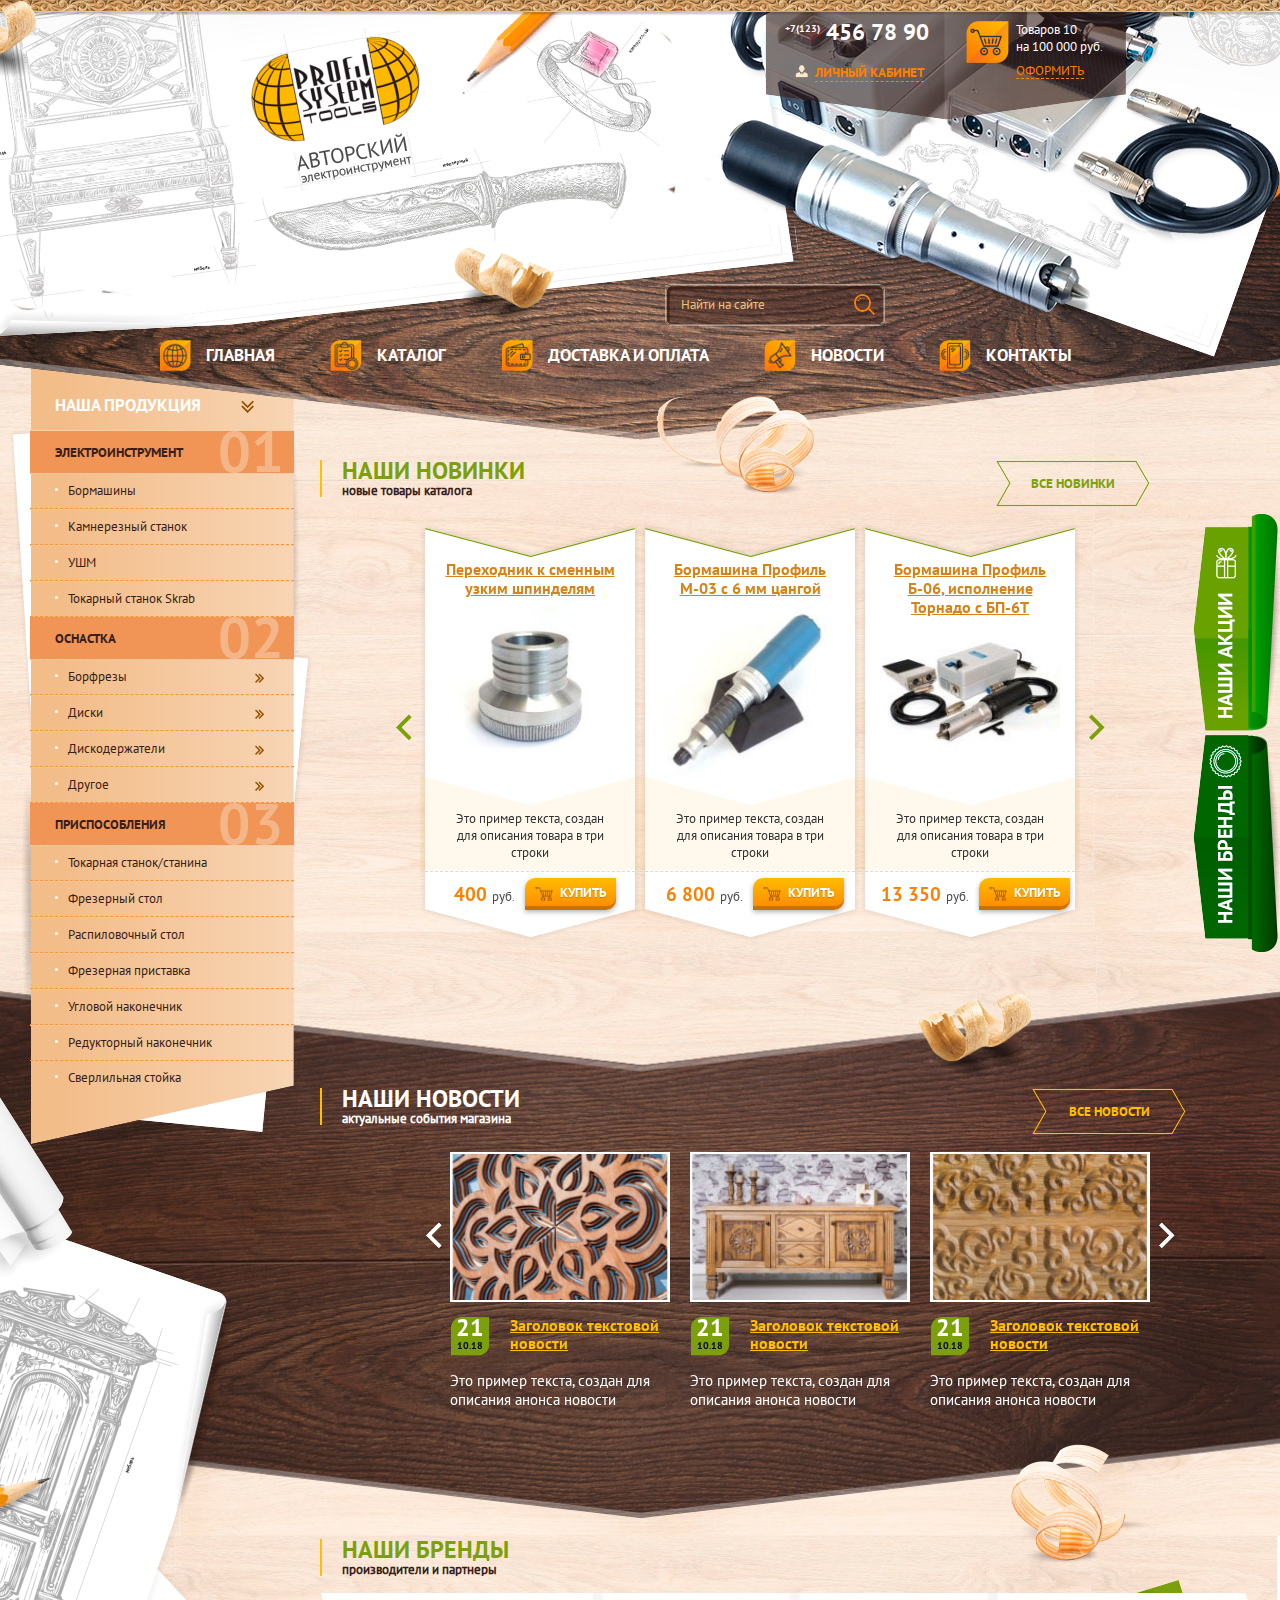
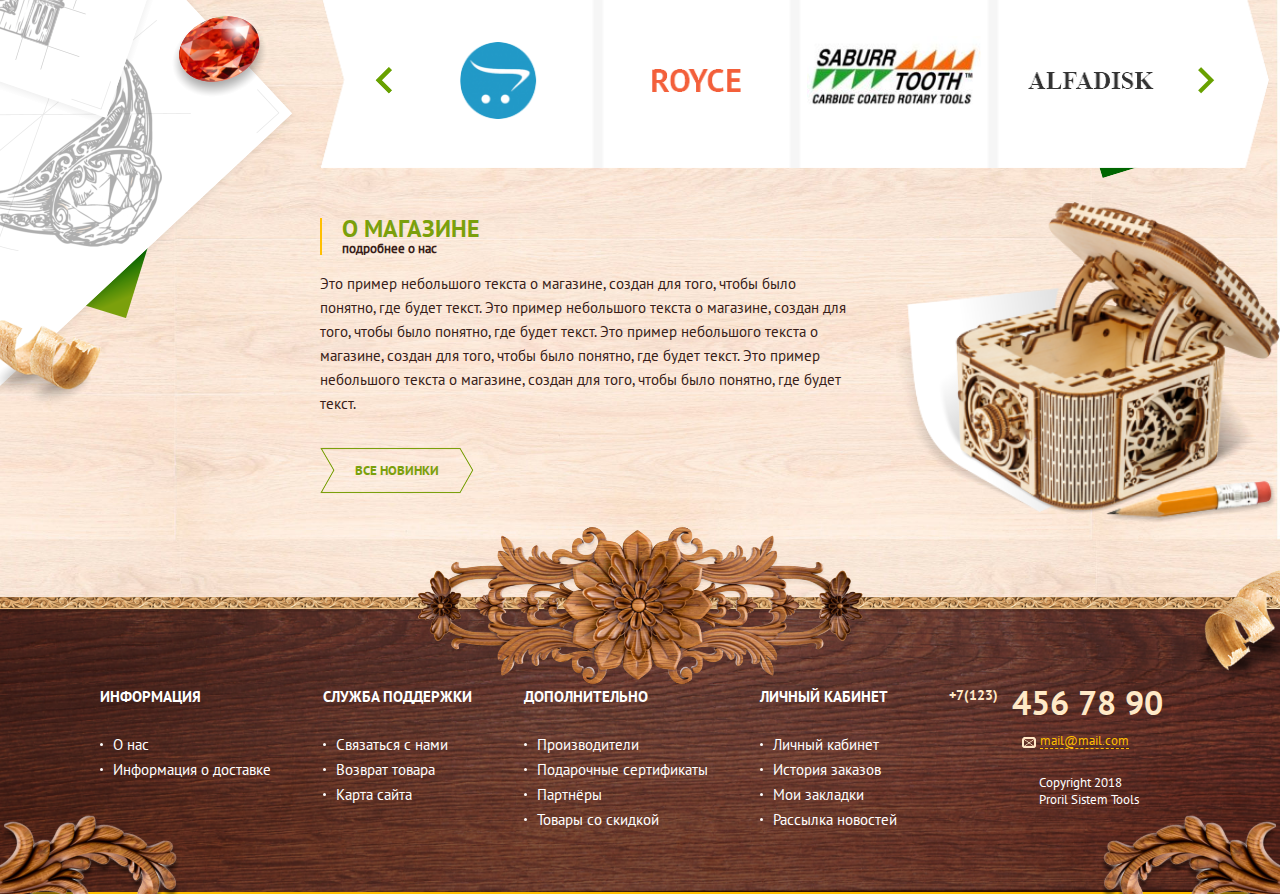
==== commit 2daeb8db: "добавил фавикон и сжатые картинки" ====
--- a/index.html
+++ b/index.html
@@ -4,6 +4,7 @@
 	<meta charset="UTF-8">
 	<meta name="viewport" content="width=device-width, initial-scale=1.0, maximum-scale=1.0, user-scalable=0">
 	<title>Home</title>
+	<link rel="shortcut icon" type="img/png" href="img/favicon.png"/>
 	<link rel="stylesheet" type="text/css" href="css/style.css">
 </head>
 <body>
@@ -591,6 +592,7 @@
 		<!-- конец  -->
 
 	</div>
+	
 	<script src="js/script.js"></script>
 </body>
 </html>--- a/css/style.css
+++ b/css/style.css
@@ -644,7 +644,7 @@
 }
 
 .banner-our-production-menu .box{
-	position: relative;
+	position: relative;	
 }
 
 .banner-our-production-menu .box a{
@@ -659,6 +659,12 @@
 	border-top: 1px dashed #f5c79c;
 }
 
+.banner-our-production-menu .box .box1{
+	position: relative;
+	background-image: url(../img/img20.png);
+	background-repeat: no-repeat;
+	background-position: 225px 14px;
+}
 .banner-our-production-menu .box .block-name{
 	position: relative;
 }
@@ -677,20 +683,20 @@
 	right: 0;
 }
 
-.banner-our-production-menu .box .block-name>span:after{
-	content: url(../img/img20.png);
-}
-
-.banner-our-production-menu .box .block-name>span:hover{
+
+.banner-our-production-menu .box1:hover{
 	background: #ffa300;
 	border: 1px dashed #fff;
-}
-
-.banner-our-production-menu .box a:hover{
+	background-image: url(../img/img20.png);	
+	background-repeat: no-repeat;
+	background-position: 224px 13px;
+}
+/*
+.banner-our-production-menu .box .box1>a:hover{
 	background: #ffa300;
 	border: 1px dashed #fff;
 }
-
+*/
 .banner-our-production-menu .box a span{
 	display: inline-block;
 	width: 3px;
@@ -1177,7 +1183,7 @@
 
 .catalog-commodity .div4{
 	position: absolute;
-	bottom: 27px;
+	bottom: 32px;
 	left: 0;
 	width: 100%;
 }
@@ -1186,6 +1192,7 @@
 	display: flex;
 	justify-content: center;
 	position: relative;
+	top: 5px;
 }
 
 .catalog-commodity .price span{
@@ -1194,10 +1201,13 @@
 	color: #ff7f00;
 }
 
-.catalog-commodity .price{
-	position: relative;
-	top: 2px;
-	margin-right: 10px;
+.page3 .catalog-commodity .price{
+	position: relative;
+	
+}
+.page2 .catalog-commodity .price{
+	position: relative;
+	
 }
 
 .catalog-commodity .price span:after{
@@ -1213,38 +1223,82 @@
 	position: relative;
 }
 
-.catalog-commodity .div4 .button div{
-	width: 98px;
-	height: 38px;
-	background: url(../img/img29.png);
+.catalog-commodity .div4 .button div {
+	line-height: 30px;
 	background-size: cover;
 	background-position: center;
+	padding: 0 10px 0 35px;
 	cursor: pointer;
 	text-align: center;
+	border-radius: 10px 0px 10px 0px;
+  -moz-border-radius: 10px 0px 10px 0px;
+  -webkit-border-radius: 10px 0px 10px 0px;
+  border: none;
+  border-bottom: 2px solid #cc6f00;
+  text-shadow: 0 1px 0 rgba(0, 2, 1, 0.2);
+  box-shadow: 0 2px 5px rgba(0, 2, 1, 0.3), inset 0 -2px 0 rgba(0, 2, 1, 0.2);
+  background: rgba(255,187,0,1);
+  background: -moz-linear-gradient(top, rgba(255,187,0,1) 0%, rgba(255,140,0,1) 100%);
+  background: -webkit-gradient(left top, left bottom, color-stop(0%, rgba(255,187,0,1)), color-stop(100%, rgba(255,140,0,1)));
+  background: -webkit-linear-gradient(top, rgba(255,187,0,1) 0%, rgba(255,140,0,1) 100%);
+  background: -o-linear-gradient(top, rgba(255,187,0,1) 0%, rgba(255,140,0,1) 100%);
+  background: -ms-linear-gradient(top, rgba(255,187,0,1) 0%, rgba(255,140,0,1) 100%);
+  background: linear-gradient(to bottom, rgba(255,187,0,1) 0%, rgba(255,140,0,1) 100%);
+  filter: progid:DXImageTransform.Microsoft.gradient( startColorstr='#ffbb00', endColorstr='#ff8c00', GradientType=0 );
 }
 
 .catalog-commodity .div4 .button div:hover{
-	background: url(../img/img30.png);
+	border-bottom: 2px solid #ef8200;
+  background: rgba(247,194,49,1);
+  background: -moz-linear-gradient(top, rgba(247,194,49,1) 0%, rgba(255,171,76,1) 100%);
+  background: -webkit-gradient(left top, left bottom, color-stop(0%, rgba(247,194,49,1)), color-stop(100%, rgba(255,171,76,1)));
+  background: -webkit-linear-gradient(top, rgba(247,194,49,1) 0%, rgba(255,171,76,1) 100%);
+  background: -o-linear-gradient(top, rgba(247,194,49,1) 0%, rgba(255,171,76,1) 100%);
+  background: -ms-linear-gradient(top, rgba(247,194,49,1) 0%, rgba(255,171,76,1) 100%);
+  background: linear-gradient(to bottom, rgba(247,194,49,1) 0%, rgba(255,171,76,1) 100%);
+  filter: progid:DXImageTransform.Microsoft.gradient( startColorstr='#f7c231', endColorstr='#ffab4c', GradientType=0 );
 	background-size: cover;
 	background-position: center;
 }
 
-.catalog-commodity .div4 .button div:active{
-	background: url(../img/img31.png);
-	background-size: cover;
-	background-position: center;
-}
-
-.catalog-commodity .div4 .button div span{
+.catalog-commodity .div4 .button {
 	font-family:PTSansBold, Geneva, Arial, Helvetica, sans-serif;
 	font-size: 13px;
 	color: #fff;
 	text-transform: uppercase;
 	position: relative;
-	top: 7px;
+	top: -5px;
+	padding: 0;
 	left: 10px;
 }
-
+.catalog-commodity .div4 .button:before{
+	content: '';
+	display: block;
+	width: 18px;
+	height: 14px;
+	position: absolute;
+	top: 50%;
+	left: 10px;
+	margin-top: -7px;
+	background-image: url(../img/cart-button.png);
+	background-position: center;
+	-webkit-background-size: cover;
+	background-size: cover;
+	background-repeat: no-repeat;
+}
+.page2 .catalog-commodity .div4 .button:before{
+	width: 18px;
+	height: 14px;
+	position: absolute;
+	top: 50%;
+	left: 10px;
+	margin-top: -7px;
+	background-image: url(../img/cart-button.png);
+	background-position: center;
+	-webkit-background-size: cover;
+	background-size: cover;
+	background-repeat: no-repeat;
+}
 .popap{
 	position: absolute;
 	left: 0;
@@ -2334,11 +2388,55 @@
 	margin-left: 5px;
 }
 
-
+/*
 .page3 .card-product .container-right .top-box .button{
 	cursor: pointer;
 	position: relative;
-}
+	margin: 0;
+	padding: 0 15px 0 60px;
+	height: auto;
+}
+
+.page3 .card-product .container-right .top-box .button:before{
+	content: '';
+	display: block;
+	width: 35px;
+	height: 29px;
+	position: absolute;
+	left: 15px;
+	top: 50%;
+	margin-top: -16px;
+	background-image: url(../img/cart-button.png);
+	background-position: center;
+	background-repeat: no-repeat;
+}
+*/
+
+.page3 .button{
+	cursor: pointer;
+	position: relative;
+	margin: 0;
+	padding: 10px 15px 10px 60px;
+	height: auto;
+}
+
+.page3 .button:before{
+	content: '';
+	display: block;
+	width: 35px;
+	height: 29px;
+	position: absolute;
+	left: 15px;
+	top: 50%;
+	margin-top: -16px;
+	background-image: url(../img/cart-button.png);
+	background-position: center;
+	background-repeat: no-repeat;
+}
+
+
+
+
 
 .page3 .card-product .container-right .top-box .button div{
 	width: 98px;
@@ -2551,8 +2649,8 @@
 
 .shipping-and-payment .el1{
 	position: absolute;
-	left: 0;
-	bottom: -35px;
+	left: -65px;
+	bottom: -50px;
 	width: 100%;
 	text-align: center;
 }
@@ -4554,9 +4652,9 @@
 @media only screen and (max-width:500px){
 	
 	.page2 .catalog-commodity .box {
-	    width: 180px;
-	    height: 475px;
-	   margin: 0 5px 0 5px;
+	  width: 180px;
+	  height: 475px;
+	  margin: 0 5px 0 5px;
 	}
 
 	.page2 .catalog-commodity img {
@@ -4582,6 +4680,11 @@
 		text-align: center;
 	}
 
+	.page2 .catalog-commodity .div4 .button{
+		width: 110px;
+		margin-top: 20px;
+		margin-left: 25px;
+	}
 	.page2 .catalog-commodity .div4 .button div{
 		margin: 0 auto;
 	}
@@ -4604,7 +4707,7 @@
 	}
 
 	.page2 .catalog-commodity .box{
-		margin-top: -33px;
+		margin-top: 0;
 	}
 
 	.page2 .popap span {
@@ -4713,11 +4816,1680 @@
 	    width: 140px;
 	}
 
-
+}
 
 @media only screen and (max-width:320px){
 	.header{
 		height: 365px;
 	}
 
-}+}
+
+
+/* Основные для остальных страниц*/
+
+.page .name-container {
+	margin-left: 0;
+	margin-bottom: 30px;
+	text-transform: none;
+}
+.page .name-container h4 {
+	text-transform: none;
+}
+.page .banner-our-production{
+	display: none;
+}
+.page input{
+	-webkit-box-sizing: border-box;
+	-moz-box-sizing: border-box;
+	box-sizing: border-box;
+}
+.page input:not([type="submit"]){
+	width: 100%;
+}
+.page textarea{
+	-webkit-box-sizing: border-box;
+	-moz-box-sizing: border-box;
+	box-sizing: border-box;
+}
+
+@media only screen and (max-width:950px){
+	.page .banner-our-production-content{
+		display: block;
+	}	
+	.wrap-in .el1{
+		display: none;
+	}
+}
+.wrap-in{
+	max-width: 1170px;
+	margin: 30px auto 50px;
+	position: relative;
+}
+.wrap-in-margin-top {
+	margin-top: -20px;
+}
+.wrap-in .el1{
+	position: absolute;
+  top: 0;
+  left: 0;
+  text-align: center;
+  width: 100%;
+  height: 0;
+}
+.wrap-in .el1 div{
+  display: inline-block;
+  width: 158px;
+  height: 98px;
+  position: relative;
+  z-index: 2;
+  left: 95px;
+  top: -170px;
+  background: url(../img/img3.png);
+  background-size: cover;
+  background-position: center;
+}
+
+@media only screen and (max-width:1210px){
+	.wrap-in{
+		max-width: 96%;
+		margin: 50px auto 30px;
+	}
+}
+@media only screen and (max-width:950px){
+.wrap-in .el1 div{
+  z-index: 10;
+	}
+}
+.main-navigation {
+}
+/*Конец Основные для остальных страниц*/
+
+/* Start Contacts*/
+
+.wrap-contacts {
+	display: -webkit-flex;
+	display: -moz-flex;
+	display: -ms-flex;
+	display: -o-flex;
+	display: flex;
+	-webkit-flex-wrap: wrap;
+	-moz-flex-wrap: wrap;
+	-ms-flex-wrap: wrap;
+	-o-flex-wrap: wrap;
+	flex-wrap: wrap;
+	justify-content: space-between;
+	margin-bottom: 0;
+}
+.contacts{
+	width: 40%;
+}
+.contacts-item h5{
+	margin: 0;
+}
+.contacts-item img{
+	float: left;
+}
+.contacts-item {
+	margin-bottom: 40px;
+}
+
+.contacts-item .contact-info{
+	margin-left: 56px;
+}
+.contacts-item .contact-info h5{
+	line-height: 1;
+  display: inline-block;
+  font-family: PTSansBold, Geneva, Arial, Helvetica, sans-serif;
+  font-size: 18px;
+  font-weight: 700;
+  color: #7ba00c;
+  margin-bottom: 5px;
+}
+.contacts-item .contact-info span{
+	line-height: 1;
+  display: inline-block;
+  font-family: PTSansRegular, Geneva, Arial, Helvetica, sans-serif;
+  font-size: 18px;
+  color: #381d18;
+}
+
+.wrap-map {
+	width: 57%;
+	height: 350px;
+	padding: 7px;
+	background-color: #fff;
+	box-shadow: 0 1px 5px rgba(0, 2, 1, 0.2);
+}
+#map {
+	width: 100%;
+	height: 100%;
+	background-color: #333;
+}
+
+@media only screen and (max-width:1210px){
+	.contacts {
+    width: 45%;
+	}
+	.wrap-map {
+    width: 52%;
+    height: auto;
+	}
+}
+@media only screen and (max-width:630px){
+	.wrap-in{
+		max-width: 94%;
+	}
+	.contacts {
+    width: 100%;
+	}
+	.main-navigation {
+    display: none;
+	}
+	.wrap-map {
+    width: 100%;
+    height: 350px;
+	}
+}
+	/* форма отправить сообщение*/
+
+.wrap-form-bg-things .name-container_brown {
+	margin-bottom: 45px;
+}
+.name-container_brown h4{
+	color: #ffe9c7;
+	text-transform: uppercase;
+}
+.wrap-form-bg-boards {	
+	background: url(../img/bg-block-form.jpg);
+  background-size: cover;
+  background-position: center top;
+  background-repeat: no-repeat;
+}
+.wrap-form-bg-things {
+	width: 100%;
+	background: url(../img/wrap-form-bg-things.png);
+  background-size: cover;  
+  background-position: center top;
+  background-repeat: no-repeat;
+}
+.wrap-form-bg-things .wrap-in {	
+	padding-top: 40px;
+	margin-bottom: 0;
+}
+
+.wrap-form{
+	padding-bottom: 100px;
+	position: relative;
+}
+.form-send-messege {
+	text-align: center;
+}
+.form-send-messege .wrap-form-in{	
+	display: -webkit-flex;
+	display: -moz-flex;
+	display: -ms-flex;
+	display: -o-flex;
+	display: flex;
+	justify-content: space-between;
+}
+.form-send-messege .wrap-input{
+	width: 47%;
+}
+.form-send-messege .form-input-item{	
+	font-family: PTSansRegular, Geneva, Arial, Helvetica, sans-serif;
+	font-size: 13px;
+	color: #eac176;
+	width: 100%;
+	background-color: rgba(42, 17, 11, 0.85);
+	border: 1px solid #aa897b;
+	border-radius: 7px;
+	box-shadow: inset 2.5px 4.3px 0 rgba(39, 16, 8, 0.5);
+	padding: 15px 10px;
+	margin-bottom: 30px;
+	outline: none;
+}
+.form-send-messege input::placeholder{	
+	font-family: PTSansBold, Geneva, Arial, Helvetica, sans-serif;
+	font-size: 13px;
+	color: #eac176;
+}
+.form-send-messege input::-ms-input-placeholder {	
+	font-family: PTSansRegular, Geneva, Arial, Helvetica, sans-serif;
+	font-size: 13px;
+	color: #eac176;
+}/*это плейсхолдер для edge*/
+.form-send-messege textarea{	
+	font-family: PTSansRegular, Geneva, Arial, Helvetica, sans-serif;
+	font-size: 13px;
+	color: #eac176;
+ 	width: 47%;
+	background-color: rgba(42, 17, 11, 0.85);
+	border: 1px solid #aa897b;
+	border-radius: 7px;
+	box-shadow: inset 2.5px 4.3px 0 rgba(39, 16, 8, 0.5);
+	resize: none;
+	padding: 15px 10px;
+	margin-bottom: 30px;
+	outline: none;
+	overflow: hidden;
+}
+.form-send-messege textarea::placeholder{	
+	font-family: PTSansRegular, Geneva, Arial, Helvetica, sans-serif;
+	font-size: 13px;
+	color: #eac176;
+}
+.form-send-messege textarea::-ms-input-placeholder {	
+	font-family: PTSansRegular, Geneva, Arial, Helvetica, sans-serif;
+	font-size: 13px;
+	color: #eac176;
+}/*это плейсхолдер для edge*/
+
+.btn-form {
+	border-radius: 10px 0px 10px 0px;
+	-moz-border-radius: 10px 0px 10px 0px;
+	-webkit-border-radius: 10px 0px 10px 0px;
+	border: none;
+	border-bottom: 2px solid #cc6f00;
+	padding: 10px 25px;
+	margin-top: 30px;
+	margin-bottom: 10px;
+	text-shadow: 0 1px 0 rgba(0, 2, 1, 0.2);
+	box-shadow: 0 2px 5px rgba(0, 2, 1, 0.3), inset 0 -2px 0 rgba(0, 2, 1, 0.2);
+	color: white;
+	cursor: pointer;
+	font-family: PTSansRegular, Geneva, Arial, Helvetica, sans-serif;
+	font-size: 21px;
+	font-weight: 700;
+	text-transform: uppercase;
+	background: rgba(255,187,0,1);
+  background: -moz-linear-gradient(top, rgba(255,187,0,1) 0%, rgba(255,140,0,1) 100%);
+	background: -webkit-gradient(left top, left bottom, color-stop(0%, rgba(255,187,0,1)), color-stop(100%, rgba(255,140,0,1)));
+  background: -webkit-linear-gradient(top, rgba(255,187,0,1) 0%, rgba(255,140,0,1) 100%);
+  background: -o-linear-gradient(top, rgba(255,187,0,1) 0%, rgba(255,140,0,1) 100%);
+  background: -ms-linear-gradient(top, rgba(255,187,0,1) 0%, rgba(255,140,0,1) 100%);
+  background: linear-gradient(to bottom, rgba(255,187,0,1) 0%, rgba(255,140,0,1) 100%);
+  filter: progid:DXImageTransform.Microsoft.gradient( startColorstr='#ffbb00', endColorstr='#ff8c00', GradientType=0 );
+}
+.btn-form:hover{
+	border-bottom: 2px solid #ef8200;
+	background: rgba(247,194,49,1);
+  background: -moz-linear-gradient(top, rgba(247,194,49,1) 0%, rgba(255,171,76,1) 100%);
+  background: -webkit-gradient(left top, left bottom, color-stop(0%, rgba(247,194,49,1)), color-stop(100%, rgba(255,171,76,1)));
+  background: -webkit-linear-gradient(top, rgba(247,194,49,1) 0%, rgba(255,171,76,1) 100%);
+  background: -o-linear-gradient(top, rgba(247,194,49,1) 0%, rgba(255,171,76,1) 100%);
+  background: -ms-linear-gradient(top, rgba(247,194,49,1) 0%, rgba(255,171,76,1) 100%);
+  background: linear-gradient(to bottom, rgba(247,194,49,1) 0%, rgba(255,171,76,1) 100%);
+  filter: progid:DXImageTransform.Microsoft.gradient( startColorstr='#f7c231', endColorstr='#ffab4c', GradientType=0 );
+}
+.btn-form:focus{
+	outline: none;
+}
+
+.form-send-messege span{
+	display: inline-block;	
+	font-family: PTSansRegular, Geneva, Arial, Helvetica, sans-serif;
+	font-size: 13px;
+	color: #fff;
+}
+.form-send-messege span a{
+	display: inline-block;	
+	font-family: PTSansRegular, Geneva, Arial, Helvetica, sans-serif;
+	font-size: 13px;
+	color: #eac176;
+}
+
+.popap-form-out{
+	position: absolute;
+	padding: 10px;
+	bottom: 175px;
+	display: none;
+	font-family:PTSansBold, Geneva, Arial, Helvetica, sans-serif;
+	font-size: 16px;
+	text-transform: uppercase;
+	color: #d78319;
+	width: 210px;
+	text-align: center;
+	background: #fff;
+	box-shadow: 0 0 10px  #d78319;
+	border: 1px solid #d78319;
+	border-radius: 5px;
+	right: 50%;
+	margin-right: 70px;
+}
+
+@media only screen and (max-width:630px){
+	.popap-form-out{
+		font-size: 12px;
+		width: 150px;
+	}
+}
+@media only screen and (max-width:480px){
+	.popap-form-out{		
+		margin-right: -40px;
+	}
+}
+	/* Конец форма отправить сообщение*/
+
+
+@media only screen and (max-width:1035px){
+	.wrap-form-in .wrap-input{
+		width: 45%;
+	}
+	.wrap-form-in textarea{
+		
+	}
+}
+@media only screen and (max-width:680px){
+	.wrap-form-in .wrap-input{
+		width: 43%;
+	}
+	.wrap-form-in textarea{
+		width: 43%;
+	}
+}
+@media only screen and (max-width:480px){
+	.wrap-form-in{
+		-webkit-flex-wrap: wrap;
+		-moz-flex-wrap: wrap;
+		-ms-flex-wrap: wrap;
+		-o-flex-wrap: wrap;
+		flex-wrap: wrap;
+	}
+	.wrap-form-in .wrap-input{
+		width: 100%;
+	}
+	.wrap-form-in textarea{
+		width: 100%;
+		min-height: 140px;
+	}
+}
+
+/* End Contacts*/
+
+
+
+/* Start Cart*/
+
+.wrap-in-margin-bottom{
+	margin-bottom: 120px;
+}
+.clear{
+	clear: both;
+}
+.cart-item-box {
+	background-color: #fff;
+	border-top:1px solid #7ba00c;
+	box-shadow: 0 1px 5px rgba(0, 2, 1, 0.3), inset 0 1px 0 #7ba00c;
+	display: -webkit-flex;
+	display: -moz-flex;
+	display: -ms-flex;
+	display: -o-flex;
+	display: flex;
+	justify-content: space-between;
+	-ms-align-items: center;
+	align-items: center;
+	padding: 20px;
+	padding-right: 60px;
+	margin-bottom: 50px;
+	-webkit-flex-wrap: wrap;
+	-moz-flex-wrap: wrap;
+	-ms-flex-wrap: wrap;
+	-o-flex-wrap: wrap;
+	flex-wrap: wrap;
+}
+.cart-item-box button{
+	display: block;
+	background: none;
+	border: none;
+	width: 15px;
+	height: 15px;
+	background-image: url(../img/cart-button-close.png);
+	background-position: center;
+	background-repeat: no-repeat;
+	cursor: pointer;
+	outline: none;
+}
+.cart-item-box img{
+	width: 206px;
+	height: 201px;
+}
+.cart-item-box .cart-item-box_descr{
+	width: 41%;
+}
+.cart-item-box .cart-item-box_descr a{
+	font-family: PTSansBold, Geneva, Arial, Helvetica, sans-serif;
+  font-size: 16px;
+  color: #d78319;
+  text-decoration: none;
+}
+.cart-item-box .cart-item-box_descr a:hover{
+  text-decoration: underline;
+}
+.cart-item-box .cart-item-box_descr p{
+	font-family: PTSansRegular, Geneva, Arial, Helvetica, sans-serif;
+  font-size: 14px;
+  color: #333;
+}
+.cart-item-box .cart-item-box_switch{
+	margin: 0 20px 0 30px;
+	display: -webkit-flex;
+	display: -moz-flex;
+	display: -ms-flex;
+	display: -o-flex;
+	display: flex;
+	justify-content: space-between;
+	-ms-align-items: center;
+	align-items: center;
+}
+.cart-item-box .cart-item-box_switch input{
+	background-color: white;
+	border: 1px solid #cfaf81;
+	border-radius: 5px;
+	box-shadow: inset 2.5px 4.3px 0 #f7efdd;
+	text-align: center;
+	padding: 5px;
+	width: 50px;
+	vertical-align: middle;
+}
+.cart-item-box .cart-item-box_switch span{
+	cursor: pointer;
+	display: inline-block;
+	text-align: center;
+	width: 23px;
+	height: 21px;
+	border-radius: 50%;
+	-moz-border-radius: 50%;
+	-webkit-border-radius: 50%;
+	border-bottom: 2px solid #cc6f00;
+	text-shadow: 0 1px 0 rgba(0, 2, 1, 0.2);
+	color: white;
+	font-family: PTSansRegular, Geneva, Arial, Helvetica, sans-serif;
+	font-size: 21px;
+	line-height: 21px;
+	font-weight: 700;
+	margin: 0 5px;
+	background: rgba(255,187,0,1);
+  background: -moz-linear-gradient(top, rgba(255,187,0,1) 0%, rgba(255,140,0,1) 100%);
+	background: -webkit-gradient(left top, left bottom, color-stop(0%, rgba(255,187,0,1)), color-stop(100%, rgba(255,140,0,1)));
+  background: -webkit-linear-gradient(top, rgba(255,187,0,1) 0%, rgba(255,140,0,1) 100%);
+  background: -o-linear-gradient(top, rgba(255,187,0,1) 0%, rgba(255,140,0,1) 100%);
+  background: -ms-linear-gradient(top, rgba(255,187,0,1) 0%, rgba(255,140,0,1) 100%);
+  background: linear-gradient(to bottom, rgba(255,187,0,1) 0%, rgba(255,140,0,1) 100%);
+  filter: progid:DXImageTransform.Microsoft.gradient( startColorstr='#ffbb00', endColorstr='#ff8c00', GradientType=0 );
+}
+.cart-item-box .cart-item-box_price {	
+	font-family: PTSansBold, Geneva, Arial, Helvetica, sans-serif;
+  font-size: 24px;
+  color: #ff7f00;
+}
+.cart-item-box .cart-item-box_price span {	
+	font-family: PTSansRegular, Geneva, Arial, Helvetica, sans-serif;
+  font-size: 14px;
+  color: #4c4c4c;
+}
+
+.cart-footer .cart-footer_total{
+	float: right;
+	margin-bottom: 20px;
+	clear: both;
+}
+.cart-footer .cart-footer_total .total{
+	font-family: PTSansBold, Geneva, Arial, Helvetica, sans-serif;
+  font-size: 24px;
+  color: #7ba00c;
+}
+.cart-footer .cart-footer_total .price{
+	font-family: PTSansBold, Geneva, Arial, Helvetica, sans-serif;
+  font-size: 24px;
+  color: #ff7f00;
+}
+.cart-footer .cart-footer_total .curr{
+	font-family: PTSansRegular, Geneva, Arial, Helvetica, sans-serif;
+  font-size: 16px;
+  color: #4c4c4c;
+}
+
+.cart-footer .cart-footer_links a{
+	display: inline-block;
+}
+.cart-footer .btn-continue-shopping{
+	text-decoration: none;
+	position: relative;
+	float: left;
+	margin-left: 15px;
+	padding: 15px;
+	font-family: PTSansBold, Geneva, Arial, Helvetica, sans-serif;
+	font-size: 16px;
+	color: #7ba00c;
+	text-transform: uppercase;
+	background-image: url(../img/arrow-cont-shoping-border.png);
+	background-position: center top;
+	-webkit-background-size: cover;
+	background-size: contain;
+	background-repeat: repeat-x;
+}
+.cart-footer .btn-continue-shopping:hover{
+	color: #ffbe00;
+	background-image: url(../img/arrow-cont-shoping-border-hover.png);
+}
+.cart-footer .btn-continue-shopping:before {
+	content: '';
+	display: block;
+	position: absolute;
+	width: 15px;
+	height: 100%;
+	top: 0;
+	left: -15px;
+	background-image: url(../img/arrow-cont-shoping.png);
+	background-position: left top;
+	background-repeat: no-repeat;
+	background-size: cover;
+}
+.cart-footer .btn-continue-shopping:hover::before {
+	background-image: url(../img/arrow-cont-shoping-hover.png);
+}
+.cart-footer .btn-continue-shopping:after{
+	content: '';
+	display: block;
+	position: absolute;
+	width: 15px;
+	height: 100%;
+	top: 0;
+	background-image: url(../img/arrow-cont-shoping.png);
+	background-position: right top;
+	background-size: cover;
+	right: -15px;
+}
+.cart-footer .btn-continue-shopping:hover:after{
+	background-image: url(../img/arrow-cont-shoping-hover.png);
+}
+.cart-footer .btn-issue {
+	float: right;
+	text-decoration: none;
+	border-radius: 10px 0px 10px 0px;
+	-moz-border-radius: 10px 0px 10px 0px;
+	-webkit-border-radius: 10px 0px 10px 0px;
+	border: none;
+	border-bottom: 4px solid #cc6f00;
+	padding: 10px 30px;
+	text-shadow: 0 1px 0 rgba(0, 2, 1, 0.2);
+	box-shadow: 0 2px 5px rgba(0, 2, 1, 0.3), inset 0 -2px 0 rgba(0, 2, 1, 0.2);
+	color: white;
+	font-family: PTSansRegular, Geneva, Arial, Helvetica, sans-serif;
+	font-size: 21px;
+	font-weight: 700;
+	text-transform: uppercase;
+	background: rgba(255,187,0,1);
+  background: -moz-linear-gradient(top, rgba(255,187,0,1) 0%, rgba(255,140,0,1) 100%);
+	background: -webkit-gradient(left top, left bottom, color-stop(0%, rgba(255,187,0,1)), color-stop(100%, rgba(255,140,0,1)));
+  background: -webkit-linear-gradient(top, rgba(255,187,0,1) 0%, rgba(255,140,0,1) 100%);
+  background: -o-linear-gradient(top, rgba(255,187,0,1) 0%, rgba(255,140,0,1) 100%);
+  background: -ms-linear-gradient(top, rgba(255,187,0,1) 0%, rgba(255,140,0,1) 100%);
+  background: linear-gradient(to bottom, rgba(255,187,0,1) 0%, rgba(255,140,0,1) 100%);
+  filter: progid:DXImageTransform.Microsoft.gradient( startColorstr='#ffbb00', endColorstr='#ff8c00', GradientType=0 );
+}
+.cart-footer .btn-issue:hover{
+	background: rgba(247,194,49,1);
+  background: -moz-linear-gradient(top, rgba(247,194,49,1) 0%, rgba(255,171,76,1) 100%);
+  background: -webkit-gradient(left top, left bottom, color-stop(0%, rgba(247,194,49,1)), color-stop(100%, rgba(255,171,76,1)));
+  background: -webkit-linear-gradient(top, rgba(247,194,49,1) 0%, rgba(255,171,76,1) 100%);
+  background: -o-linear-gradient(top, rgba(247,194,49,1) 0%, rgba(255,171,76,1) 100%);
+  background: -ms-linear-gradient(top, rgba(247,194,49,1) 0%, rgba(255,171,76,1) 100%);
+  background: linear-gradient(to bottom, rgba(247,194,49,1) 0%, rgba(255,171,76,1) 100%);
+  filter: progid:DXImageTransform.Microsoft.gradient( startColorstr='#f7c231', endColorstr='#ffab4c', GradientType=0 );
+}
+
+@media only screen and (min-width:501px){	
+	.cart-footer .cart-footer_links br {
+		display: none;
+	}
+	.wrap-in-margin-bottom {
+    margin-bottom: 170px;
+	}
+}
+
+@media only screen and (max-width:902px){
+	.cart-item-box .cart-item-box_descr{
+		width: 30%;
+	}
+}
+@media only screen and (max-width:775px){
+	.cart-item-box .cart-item-box_descr{
+		width: 50%;
+	}
+}
+
+@media only screen and (max-width:720px){	
+	.wrap-in-margin-bottom {
+  	margin-bottom: 100px;
+	}
+}
+
+@media only screen and (max-width:555px){
+	.cart-item-box{
+		display: block;
+		text-align: center;
+		padding: 0;
+		padding: 20px 20px 50px 20px;
+		position: relative;
+		-webkit-flex-wrap: wrap;
+		-moz-flex-wrap: wrap;
+		-ms-flex-wrap: wrap;
+		-o-flex-wrap: wrap;
+		flex-wrap: wrap;
+	}
+	.cart-item-box .cart-item-box_descr{
+		width: 100%;
+	}
+	.cart-item-box button{
+		position: absolute;
+		top: 10px;
+		right: 10px;
+
+	}
+	.cart-item-box .cart-item-box_switch{
+		margin: 40px 0 30px;
+	}
+}
+@media only screen and (max-width:500px){	
+	.cart-footer .cart-footer_total{
+		float: none;
+		text-align: center;
+	}
+
+	.cart-footer .cart-footer_links {
+		text-align: center;
+	}
+
+	.cart-footer .cart-footer_links .btn-issue {
+		float: none;
+		margin-bottom: 30px;
+	}
+
+	.cart-footer .cart-footer_links .btn-continue-shopping {
+		float: none;
+		margin-left: 0;
+	}
+	.wrap-in-margin-bottom {
+    margin-bottom: 50px;
+	}
+}
+/* End Cart*/
+
+
+
+/* Start Check*/
+
+.wrap-in-column{
+	display: -webkit-flex;
+	display: -moz-flex;
+	display: -ms-flex;
+	display: -o-flex;
+	display: flex;
+	justify-content: space-between;
+}
+
+.box-pay-details{
+	width: 47%;
+	color: #381d18;
+	font-family: PTSansRegular, Geneva, Arial, Helvetica, sans-serif;
+	font-size: 16px;
+}
+
+.box-pay-details p{
+	color: #381d18;
+	font-family: PTSansRegular, Geneva, Arial, Helvetica, sans-serif;
+	font-size: 13px;
+}
+.box-pay-details p a{
+	color: #381d18;
+	font-family: PTSansRegular, Geneva, Arial, Helvetica, sans-serif;
+	font-size: 13px;
+}
+.box-pay-details p a:hover{
+	text-decoration: none;
+}
+
+.box-pay-details input {
+	display: block;
+	outline: none;
+}
+.box-pay-details .form-input-detailsa-pay {
+	width: 100%;
+	padding: 12px 10px;
+	background-color: white;
+	border: 1px solid #cfaf81;
+	border-radius: 7px;
+	box-shadow: inset 2.5px 4.3px 0 #f7efdd;	
+	margin-bottom: 30px;
+}
+
+.box-pay-details input::placeholder,
+.box-pay-details textarea::placeholder {	
+	color: #381d18;
+	font-family: PTSansRegular, Geneva, Arial, Helvetica, sans-serif;
+	font-size: 16px;
+	font-weight: 500;
+}
+
+.box-pay-details input[type="radio"]{
+	display: none;
+}
+
+.box-pay-details label {
+	display: block;
+	margin-bottom: 30px;
+	padding-left: 25px;
+	position: relative;
+}
+.box-pay-details label span{
+	color: #7ba00c;
+	font-weight: 700;
+}
+.box-pay-details label::before{
+	content: '';
+  display: block;
+  position: absolute;
+  width: 15px;
+	height: 15px;
+	left: 0;
+	top: 3px;
+  border-radius: 50%;
+  background-image: url(../img/radio-bg.png);
+}
+.box-pay-details input[type="radio"]:checked + label::before {
+	content: '';
+	background-image: url(../img/radio-bg-checked.png);
+}
+.box-pay-details input[type="submit"] {
+	margin-bottom: 30px;
+}
+
+.box-pay-details textarea{
+	resize: none;
+	min-height: 150px;
+	outline: none;
+}
+
+
+.box-your-order{
+	width: 47%;
+}
+.box-your-order table{
+	text-align: left;
+	width: 100%;
+	color: #381d18;
+	font-family: PTSansRegular, Geneva, Arial, Helvetica, sans-serif;
+	font-size: 16px;
+	border-collapse: collapse;
+}
+
+.box-your-order table th {
+	font-size: 19px;
+	padding: 10px;
+	padding-top: 0;
+}
+.box-your-order table tr {
+	margin-bottom: 10px;
+}
+.box-your-order table td{
+	padding: 10px;
+}
+.box-your-order table tr:last-child{
+	font-weight: bold;
+}
+.box-your-order table tr:nth-child(even){
+	background-color: rgba(255, 137, 0, 0.1);
+}
+
+
+@media only screen and (max-width:580px){
+	.wrap-in-column{
+		justify-content: space-around;
+		-webkit-flex-wrap: wrap;
+		-moz-flex-wrap: wrap;
+		-ms-flex-wrap: wrap;
+		-o-flex-wrap: wrap;
+		flex-wrap: wrap;
+		flex-direction: column-reverse;
+	}
+.box-pay-details{
+		width: 100%;
+	}
+	.box-pay-details input {
+    display: block;
+    margin: 0 auto;
+}
+	.box-your-order{
+		width: 100%;
+	}
+	.box-your-order table{
+		margin-bottom: 30px;
+	}
+	.box-your-order table td:first-child{
+		padding-right: 50px;
+	}
+}
+/* End Check*/
+
+
+
+
+/* Start Profile*/
+.privat-cab .el1 div{
+	top: -120px;
+	left: 465px;
+}
+.privat-cab .name-container h4{
+	text-transform: uppercase;
+}
+
+
+ .prof-margin-left{
+ 	margin-left: 295px;
+ }
+
+
+.privat-cab-nav-box{
+	width: 270px;
+	background-image: url(../img/img14.png);
+	background-position: bottom left;
+	-webkit-background-size: cover;
+	background-size: cover;
+	background-repeat: no-repeat;
+	margin-top: -180px;
+	padding: 100px 0;
+	float: left;
+}
+.privat-cab-nav-box h3{
+	padding: 0 30px 20px;
+	text-shadow: 0.5px 0.9px 0 #e3b58c;
+	color: white;
+	font-family: PTSansBold, Geneva, Arial, Helvetica, sans-serif;
+	font-size: 18px;
+	text-transform: uppercase;
+	position: relative;
+}
+.privat-cab-nav-box h3:after{
+	content: '';
+	display: inline-block;
+	position: absolute;
+	height: 1px;
+	width: 100%;
+	bottom: 0;
+	left: 0;
+	background-image: url(../img/profile-box-nav-br.png);
+	background-position: bottom left;
+	background-repeat: no-repeat;
+	-webkit-background-size: cover;
+	background-size: cover;
+}
+
+.privat-cab-nav{
+
+}
+.privat-cab-nav ul{
+	width: 100%;
+	list-style: none;
+	padding: 0;
+}
+.privat-cab-nav ul li{
+	border-top: 1px dashed rgba(0,0,0,0);
+	border-bottom: 1px dashed #fb9633;
+	overflow: hidden;
+	-webkit-transition: all ease .3s;
+	-o-transition: all ease .3s;
+	transition: all ease .3s;
+}
+.privat-cab-nav ul li{
+	border-top: 1px dashed #fb9633;
+}
+.privat-cab-nav ul li:hover {
+	background-color: #ffa300;		
+	border-top: 1px dashed #fff;
+	border-bottom: 1px dashed #fff;
+}
+.privat-cab-nav ul .prof-link-active {
+	background-color: #ffa300;	
+	border-top: 1px dashed #fff;
+	border-bottom: 1px dashed #fff;
+}
+.privat-cab-nav ul li a{
+	display: inline-block;
+	width: 100%;
+	height: 100%;
+	color: #381d18;
+	font-family: PTSansBold, Geneva, Arial, Helvetica, sans-serif;
+	font-size: 13px;
+	text-transform: uppercase;
+	text-decoration: none;
+	margin:  0;
+	padding: 10px 30px;
+}
+
+.my-profile{
+	margin: 0 270px 0 295px;
+	color: #381d18;
+  font-family: PTSansRegular, Geneva, Arial, Helvetica, sans-serif;
+  font-size: 16px;
+}
+
+.input-my-profile{
+  padding: 12px 10px;
+  background-color: white;
+  border: 1px solid #cfaf81;
+  border-radius: 7px;
+  box-shadow: inset 2.5px 4.3px 0 #f7efdd;
+  margin-bottom: 30px;
+  color: #381d18;
+  font-family: PTSansRegular, Geneva, Arial, Helvetica, sans-serif;
+  font-size: 16px;
+  outline: none;
+}
+.my-profile .btn-form{
+  margin-top: 10px;
+}
+
+.my-profile .wrap-profile-form{
+	width: 100%;
+	margin: 0 auto;
+}
+.my-profile form{
+}
+
+.my-profile form input::placeholder{
+	color: #381d18;
+	font-family: PTSansRegular, Geneva, Arial, Helvetica, sans-serif;
+	font-size: 16px;	
+	font-weight: bold;
+	height: 100%;
+	line-height: 100%;
+}
+
+.my-profile form p{
+	color: #7ba00c;
+	font-weight: bold;
+	margin-top: 0;
+	margin-bottom: 30px;
+	font-size: 18.67px;
+}
+
+
+@media only screen and (max-width:950px){
+ .privat-cab-nav-box{
+ 	display: none;
+ } 
+.my-profile{
+	width: 70%;
+	margin: 0 auto;
+	}
+}
+
+
+@media only screen and (max-width:720px){
+	.my-profile .btn-form{
+	  margin-top: 10px;
+	  margin: 0 auto;
+	  display: block;
+	}
+}
+
+@media only screen and (max-width:600px){
+.my-profile{
+	width: 97%;
+	margin: 0 auto;
+	}
+
+}
+@media only screen and (max-width:430px){
+	.my-profile form .input-my-profile{
+		
+	}
+}
+
+@media only screen and (min-width:950px){ 
+	.my-profile .wrap-profile-form{
+		width: 600px;
+		margin: 0 auto;
+	}
+}
+/* End Profile*/
+
+/* Start Orders*/
+
+.my-orders{
+	margin: 0 0 0 295px;
+  color: #381d18;
+  font-family: PTSansRegular, Geneva, Arial, Helvetica, sans-serif;
+  font-size: 14px;
+}
+.my-orders .my-orders-table-wrap table{
+	width: 90%;
+	text-align: left;
+	border-collapse: collapse;
+	box-shadow: 0 1px 5px rgba(0, 2, 1, 0.3), inset 0 1px 0 #7ba00c;
+}
+.my-orders .my-orders-table-wrap table tr:nth-child(odd){
+	background-color: #fbf3e6;
+}
+.my-orders .my-orders-table-wrap table tr:nth-child(even){
+	background-color: #fff;
+}
+.my-orders .my-orders-table-wrap table th{
+	font-family: PTSansRegular, Geneva, Arial, Helvetica, sans-serif;
+	padding: 10px 20px;
+	color: #fff;
+	background-color: #7ba00c;
+}
+.my-orders .my-orders-table-wrap table td{
+	padding: 15px 20px;
+}
+.my-orders .my-orders-table-wrap table td:last-child{
+	text-align: center;
+}
+.my-orders .btn-form{
+	margin: 0;
+	font-size: 12px;
+	padding: 5px 25px;
+}
+.my-orders .my-orders-table-wrap-on-mobile {
+	display: none;
+}
+.my-orders .my-orders-table-wrap-on-mobile table{
+	width: 100%;
+	text-align: left;
+	border-top: 1px solid #7ba00c;
+	border-collapse: collapse;
+	margin-bottom: 10px;
+	box-shadow: 0 1px 5px rgba(0, 2, 1, 0.3), inset 0 1px 0 #7ba00c;
+}
+.my-orders .my-orders-table-wrap-on-mobile table th{
+	background-color: #7ba00c;
+	color: #fff;
+	padding: 15px 20px;
+}
+.my-orders .my-orders-table-wrap-on-mobile table td{
+	background-color: #fff;	
+	padding: 10px 20px;
+	width: 50%;
+}
+
+/* модальное окно попап просмотр заказа */
+
+.my-orders_popup{
+	display: none;
+  width: 100%;
+  height: 100vh;
+  background-color: rgba(0,0,0,0.5);
+  overflow:hidden;
+  position:fixed;
+  top:0px;
+  z-index: 10;
+  display: -webkit-flex;
+  display: -moz-flex;
+  display: -ms-flex;
+  display: -o-flex;
+  display: flex;
+  justify-content: center;
+  align-items: center;
+}
+
+.my-orders_popup .my-orders_popup-content_item{
+	margin-top: 15px;
+	margin-bottom: 15px;
+	margin: 15px auto;
+	overflow: hidden;
+}
+.my-orders_popup .my-orders_popup-content{
+	position: relative;
+	width: 55vw;
+	background-color: #fff;
+	padding: 20px;
+	-webkit-box-sizing: border-box;
+	-moz-box-sizing: border-box;
+	box-sizing: border-box;
+}
+.my-orders_popup .my-orders_popup-content .btn-close_view{
+	position: absolute;
+	width: 30px;
+	height: 30px;
+	right: 0;
+	top: 0;
+}
+.my-orders_popup .my-orders_popup-content .my-orders_popup_img{
+	display: inline-block;
+	float: left;
+	font-size: 0;
+	width: 100px;
+	height: 100px;
+}
+.my-orders_popup .my-orders_popup-content_item div{
+	float: left;
+	margin-left: 10px;
+	width: 60%;
+}
+.my-orders_popup .my-orders_popup-content .my-orders_popup_title{
+	font-family: PTSansBold, Geneva, Arial, Helvetica, sans-serif;
+  font-size: 16px;
+  color: #d78319;
+  margin-top: 10px;
+  display: inline-block;
+}
+.my-orders_popup .my-orders_popup-content p{
+	font-family: PTSansRegular, Geneva, Arial, Helvetica, sans-serif;
+  font-size: 13px;
+	color: #333333;	
+}
+.my-orders_popup .my-orders_popup-content .my-orders_popup_img img{
+	width: 100%;
+	height: 100%;
+}
+
+@media only screen and (max-width:790px){
+	.my-orders_popup .my-orders_popup-content{
+		width: 80vw;
+	}
+}
+@media only screen and (max-width:540px){
+	.my-orders_popup .my-orders_popup-content{
+		
+	}
+
+	.my-orders_popup .my-orders_popup-content .my-orders_popup_img{
+		
+	}
+}
+@media only screen and (max-width:393px){
+	.my-orders_popup .my-orders_popup-content_item div{
+		margin-left: 10px;
+		width: 40%;
+	}
+}
+
+/* конец модальное окно попап просмотр заказа */
+
+
+@media only screen and (max-width:950px){
+	.my-orders {
+		margin: 0;
+	}
+	.my-orders .my-orders-table-wrap{
+		width: 100%;
+		margin: 0 auto;
+		}
+	.my-orders .my-orders-table-wrap{
+		width: 100%;
+		margin: 0;
+		display: -webkit-flex;
+		display: -moz-flex;
+		display: -ms-flex;
+		display: -o-flex;
+		display: flex;
+		justify-content: center;
+		}
+}
+
+@media only screen and (max-width:555px){
+	.my-orders .my-orders-table-wrap{
+		display: none;
+	}
+	.my-orders .my-orders-table-wrap-on-mobile{
+		display: block;
+	}
+}
+/* End Orders*/
+
+
+
+
+/* Start Wishes*/
+
+.my-wishes {
+	font-family: PTSansRegular, Geneva, Arial, Helvetica, sans-serif;
+  font-size: 16px;
+	color: #333333;	
+}
+.my-wishes .my-wishes-item {
+	position: relative;
+	background-color: #fff;
+  border-top: 1px solid #7ba00c;
+  box-shadow: 0 1px 5px rgba(0, 2, 1, 0.3), inset 0 1px 0 #7ba00c;
+  display: -webkit-flex;
+  display: -moz-flex;
+  display: -ms-flex;
+  display: -o-flex;
+  display: flex;
+  justify-content: space-between;
+  padding: 15px 20px;
+  margin-bottom: 50px;
+  -webkit-flex-wrap: wrap;
+  -moz-flex-wrap: wrap;
+  -ms-flex-wrap: wrap;
+  -o-flex-wrap: wrap;
+  flex-wrap: wrap;
+  width: 90%;
+}
+.my-wishes .my-wishes-item .my-wishes-item_img{
+	display: block;
+	width: 180px;
+	height: 180px;
+}
+.my-wishes .my-wishes-item .my-wishes-item_img img{
+	width: 100%;
+}
+.my-wishes .my-wishes-item .my-wishes-item_descr {
+	width: 50%;
+}
+.my-wishes .my-wishes-item .my-wishes-item_descr a{
+	display: inline-block;
+	color: #d78319;
+	font-weight: bold;
+	text-decoration: none;
+	margin-top: 5px;
+}
+.my-wishes .my-wishes-item .my-wishes-item_descr a:hover{
+	text-decoration: underline;
+}
+
+.my-wishes .my-wishes-item .my-wishes-item_in{
+	position: relative;
+	padding-left: 20px;
+	background-image: url(../img/my-wishes-item_in-bg.png);
+	background-position: left center;
+	background-repeat: no-repeat;
+	color: #7ba00c;
+	font-size: 14px;
+	margin-bottom: 5px;
+}
+.my-wishes .my-wishes-item .my-wishes-item_in:before{
+	content: '';
+	display: none;
+	position: absolute;
+	width: 20px;
+	height: 20px;
+	top: 0;
+	left: 50%;
+	margin-left: -45px;
+	background-image: url(../img/my-wishes-item_in-bg.png);
+	background-position: center;
+	background-repeat: no-repeat;
+}
+.my-wishes .my-wishes-item .my-wishes-item_in-not-available{
+	color: #a4a4a4;
+}
+
+.my-wishes .my-wishes-item .my-wishes-item_price {
+	font-family: PTSansRegular, Geneva, Arial, Helvetica, sans-serif;
+  font-size: 16px;
+	color: #4c4c4c;	
+	margin-top: 0;
+}
+.my-wishes .my-wishes-item .my-wishes-item_price b{
+	color: #ff7f00;
+	font-size: 24px;
+}
+.btn-wishes_popap {
+	font-size: 13px;
+	margin: 0;
+}
+.btn-not-available {
+	margin: 0;
+	background: rgba(180, 180, 180, 1);
+  background: -moz-linear-gradient(top, rgba(202, 202, 202, 1) 0%, rgba(180, 180, 180, 1) 100%);
+  background: -webkit-gradient(left top, left bottom, color-stop(0%, rgba(202, 202, 202, 1)), color-stop(100%, rgba(180, 180, 180, 1)));
+  background: -webkit-linear-gradient(top, rgba(202, 202, 202, 1) 0%, rgba(180, 180, 180, 1) 100%);
+  background: -o-linear-gradient(top, rgba(202, 202, 202, 1) 0%, rgba(180, 180, 180, 1) 100%);
+  background: -ms-linear-gradient(top, rgba(202, 202, 202, 1) 0%, rgba(180, 180, 180, 1) 100%);
+  background: linear-gradient(to bottom,rgba(202, 202, 202, 1) 0%, rgba(180, 180, 180, 1) 100%);
+  filter: progid:DXImageTransform.Microsoft.gradient( startColorstr='#cacaca', endColorstr='#b4b4b4', GradientType=0 );
+  border-bottom: 2px solid #8f908f;
+  font-size: 13px;
+} 
+.btn-not-available:hover{	
+	background: rgba(180, 180, 180, 1);
+  background: -moz-linear-gradient(top, rgba(202, 202, 202, 1) 0%, rgba(180, 180, 180, 1) 100%);
+  background: -webkit-gradient(left top, left bottom, color-stop(0%, rgba(202, 202, 202, 1)), color-stop(100%, rgba(180, 180, 180, 1)));
+  background: -webkit-linear-gradient(top, rgba(202, 202, 202, 1) 0%, rgba(180, 180, 180, 1) 100%);
+  background: -o-linear-gradient(top, rgba(202, 202, 202, 1) 0%, rgba(180, 180, 180, 1) 100%);
+  background: -ms-linear-gradient(top, rgba(202, 202, 202, 1) 0%, rgba(180, 180, 180, 1) 100%);
+  background: linear-gradient(to bottom,rgba(202, 202, 202, 1) 0%, rgba(180, 180, 180, 1) 100%);
+  filter: progid:DXImageTransform.Microsoft.gradient( startColorstr='#cacaca', endColorstr='#b4b4b4', GradientType=0 );
+  border-bottom: 2px solid #8f908f;
+  font-size: 14px;
+}
+
+.my-wishes .my-wishes-item_add {
+	text-align: right;
+}
+.my-wishes .my-wishes-item_add p{
+	margin-top: 5px;
+	color: #a4a4a4;
+}
+.my-wishes .my-wishes-item_add input{
+	padding: 5px;
+	padding-left: 20px;
+	padding-right: 0;
+	outline: none;
+	border: none;
+	background-color: transparent;
+	background-image: url(../img/cart-button-close.png);
+	background-position: left center;
+	background-repeat: no-repeat;
+	font-size: 14px;
+	color: #ff2800;
+	cursor: pointer;
+}
+
+.my-wishes-item_popap{
+	display: inline-block;
+	position: absolute;
+	top: 5%;
+	left: 10%;
+	display: none;
+  font-family: PTSansBold, Geneva, Arial, Helvetica, sans-serif;
+  font-size: 16px;
+  text-transform: uppercase;
+  color: #d78319;
+  width: 210px;
+  height: 50px;
+  padding: 25px 0;
+  text-align: center;
+  background: #fff;
+  box-shadow: 0 0 10px #d78319;
+  border: 1px solid #d78319;
+  border-radius: 5px;
+}
+
+
+@media only screen and (max-width:1088px){
+	.my-wishes .my-wishes-item .my-wishes-item_descr {
+		width: 48%;
+	}
+}
+
+@media only screen and (max-width:1059px){
+	.my-wishes .my-wishes-item .my-wishes-item_descr {
+		width: 45%;
+	}
+}
+
+@media only screen and (max-width:1018px){
+	.my-wishes .my-wishes-item .my-wishes-item_descr {
+		width: 42%;
+	}
+}
+
+@media only screen and (max-width:982px){
+	.my-wishes .my-wishes-item .my-wishes-item_descr {
+		width: 39%;
+	}
+}
+
+
+@media only screen and (max-width:950px){
+	.prof-margin-left {
+	    margin-left: 0;
+	}
+	.my-wishes .my-wishes-item{
+		margin: 0 0 50px 0;
+		width: 95%;
+	}	
+}
+@media only screen and (max-width:570px){
+	.my-wishes .my-wishes-item {		
+  	justify-content: center;
+  	width: 91%;
+	}
+	.my-wishes .my-wishes-item .my-wishes-item_descr {
+		display: block;
+		width: 100%;
+		text-align: center;
+	}
+	.my-wishes .my-wishes-item .my-wishes-item_add {
+		margin-top: 40px;
+		display: block;
+		width: 100%;
+	}
+	.my-wishes .my-wishes-item .my-wishes-item_add p{
+		display: block;
+		float: left;
+	}
+	.my-wishes .my-wishes-item .my-wishes-item_add input{
+		display: block;
+		float: right;
+	}
+
+	.my-wishes .my-wishes-item .my-wishes-item_in{
+		background-image: none;
+	}
+	.my-wishes .my-wishes-item .my-wishes-item_in:before{
+		display: block;
+	}
+}
+
+@media only screen and (max-width:450px){
+	.my-wishes .my-wishes-item{
+		margin: 0 0 50px 0;
+		width: 87%;
+	}	
+}
+
+/* End Wishes*/
+
+/* Start Registry*/
+
+.wrap-form-registry{
+	width: 570px;
+}
+
+.wrap-form-registry p{
+	-webkit-color: #381d18;
+	color: #381d18;
+  -webkit-font-family: PTSansRegular, Geneva, Arial, Helvetica, sans-serif;
+  font-family: PTSansRegular, Geneva, Arial, Helvetica, sans-serif;
+  font-size: 13px;
+  margin: 0;
+}
+.wrap-form-registry p a{
+	color: #381d18;
+  font-family: PTSansRegular, Geneva, Arial, Helvetica, sans-serif;
+  font-size: 13px;
+}
+.wrap-form-registry p a:hover{
+	text-decoration: none;
+}
+
+@media only screen and (max-width:610px){	
+	.wrap-form-registry{
+		width: 100%;
+		margin: 0 auto;
+	}
+}
+@media only screen and (max-width:470px){	
+	.wrap-form-registry{
+		width: 100%;
+		margin: 0 auto;
+	}
+}
+
+/* End Registry*/
+
+
+
+/* Start Text*/
+/*
+.page12 .name-container h4 {
+    text-transform: uppercase;
+}
+.wrap-content .wrap-in{
+	width: 70%;
+	font-family: PTSansRegular, Geneva, Arial, Helvetica, sans-serif;
+  font-size: 16px;
+	color: #4c4c4c;
+	margin-top: 40px;
+}
+
+.page12 .banner-our-production {
+	display: block;
+	position: inherit;
+	float: left;
+	margin-top: 0;
+	width: 350px;
+	margin-left: 280px;
+}
+
+@media only screen and (max-width:950px){	
+	.page .banner-our-production {
+		display: block;
+    width: 100%;
+    margin-top: -70px;
+	}
+	.page12 .banner-our-production {
+		display: block;
+    width: 100%;
+    margin-top: -120px;
+	}
+	.wrap-content .wrapper .wrap-in {
+		padding-top: 70px;
+		font-family: PTSansRegular, Geneva, Arial, Helvetica, sans-serif;
+	  font-size: 16px;
+		color: #4c4c4c;	
+	}
+	.wrap-content .name-container{
+		margin-left: 0;
+	}
+	.wrap-content .el1 div{
+		top: -120px;
+		left: 459px;
+	}
+}
+@media only screen and (max-width:630px){	
+	
+	.wrap-content .wrap-in{
+		width: 90%;
+	}
+}
+*/
+
+.text-wrap {
+	margin-left: 370px;
+	margin-right: 170px;
+}
+
+.wrap-error {
+	width: 800px;
+	margin: 0 auto;
+	text-align: center;
+	padding: 50px 0 150px;
+}
+.wrap-error h5{
+	font-family: PTSansBold, Geneva, Arial, Helvetica, sans-serif;
+  font-size: 80px;
+	color: #381d18;
+	margin: 0;
+}
+.wrap-error h5 span{
+	color: #ee7703;	
+}
+
+.wrap-error p{
+	font-family: PTSansRegular, Geneva, Arial, Helvetica, sans-serif;
+  font-size: 16px;
+	color: #381d18;
+	margin: 0;
+}
+.wrap-error a{
+	display: inline-block;
+	text-decoration: none;
+  position: relative;
+  padding: 15px;
+  margin: 50px;
+  font-family: PTSansBold, Geneva, Arial, Helvetica, sans-serif;
+  font-size: 16px;
+  color: #7ba00c;
+  text-transform: uppercase;
+  background-image: url(../img/arrow-cont-shoping-border.png);
+  background-position: center top;
+  -webkit-background-size: cover;
+  background-size: contain;
+  background-repeat: repeat-x;
+}
+.wrap-error a:hover{
+	background-image: url(../img/arrow-cont-shoping-border-hover.png);
+	color: #ffbe00;
+}
+.wrap-error a:before{
+	content: '';
+  display: block;
+  position: absolute;
+  width: 15px;
+  height: 100%;
+  top: 0;
+  left: -15px;
+  background-image: url(../img/arrow-cont-shoping.png);
+  background-position: left top;
+  background-repeat: no-repeat;
+  background-size: cover;
+}
+.wrap-error a:hover::before{
+  background-image: url(../img/arrow-cont-shoping-hover.png);
+}
+.wrap-error a:after{
+	content: '';
+  display: block;
+  position: absolute;
+  width: 15px;
+  height: 100%;
+  top: 0;
+  background-image: url(../img/arrow-cont-shoping.png);
+  background-position: right top;
+  background-size: cover;
+  right: -15px;
+}
+.wrap-error a:hover::after{
+  background-image: url(../img/arrow-cont-shoping-hover.png);
+}
+@media only screen and (max-width: 1210px){
+.wrap-in {
+    max-width: 96%;
+    margin: 40px auto 110px;
+	}
+}
+@media only screen and (max-width:780px){	
+		.wrap-error {
+		width: 80%;
+		text-align: center;
+		padding: 50px 0 150px;
+	}
+}
+@media only screen and (max-width:611px){	
+		.wrap-error {
+		width: 100%;
+		text-align: center;
+		padding: 50px 0 150px;
+	}
+}
+@media only screen and (max-width:488px){		
+	.wrap-error h5{
+	  font-size: 70px;
+	}
+
+	.wrap-error p{
+	  font-size: 15px;
+	}
+}
+@media only screen and (max-width:428px){		
+	.wrap-error h5{
+	  font-size: 52px;
+	}
+	.wrap-error p{
+	  font-size: 13px;
+	}
+}
+	@media only screen and (min-width:1210px){		
+		.wrap-in-margin-top {
+	    margin-top: 0px; 
+	}
+}
+	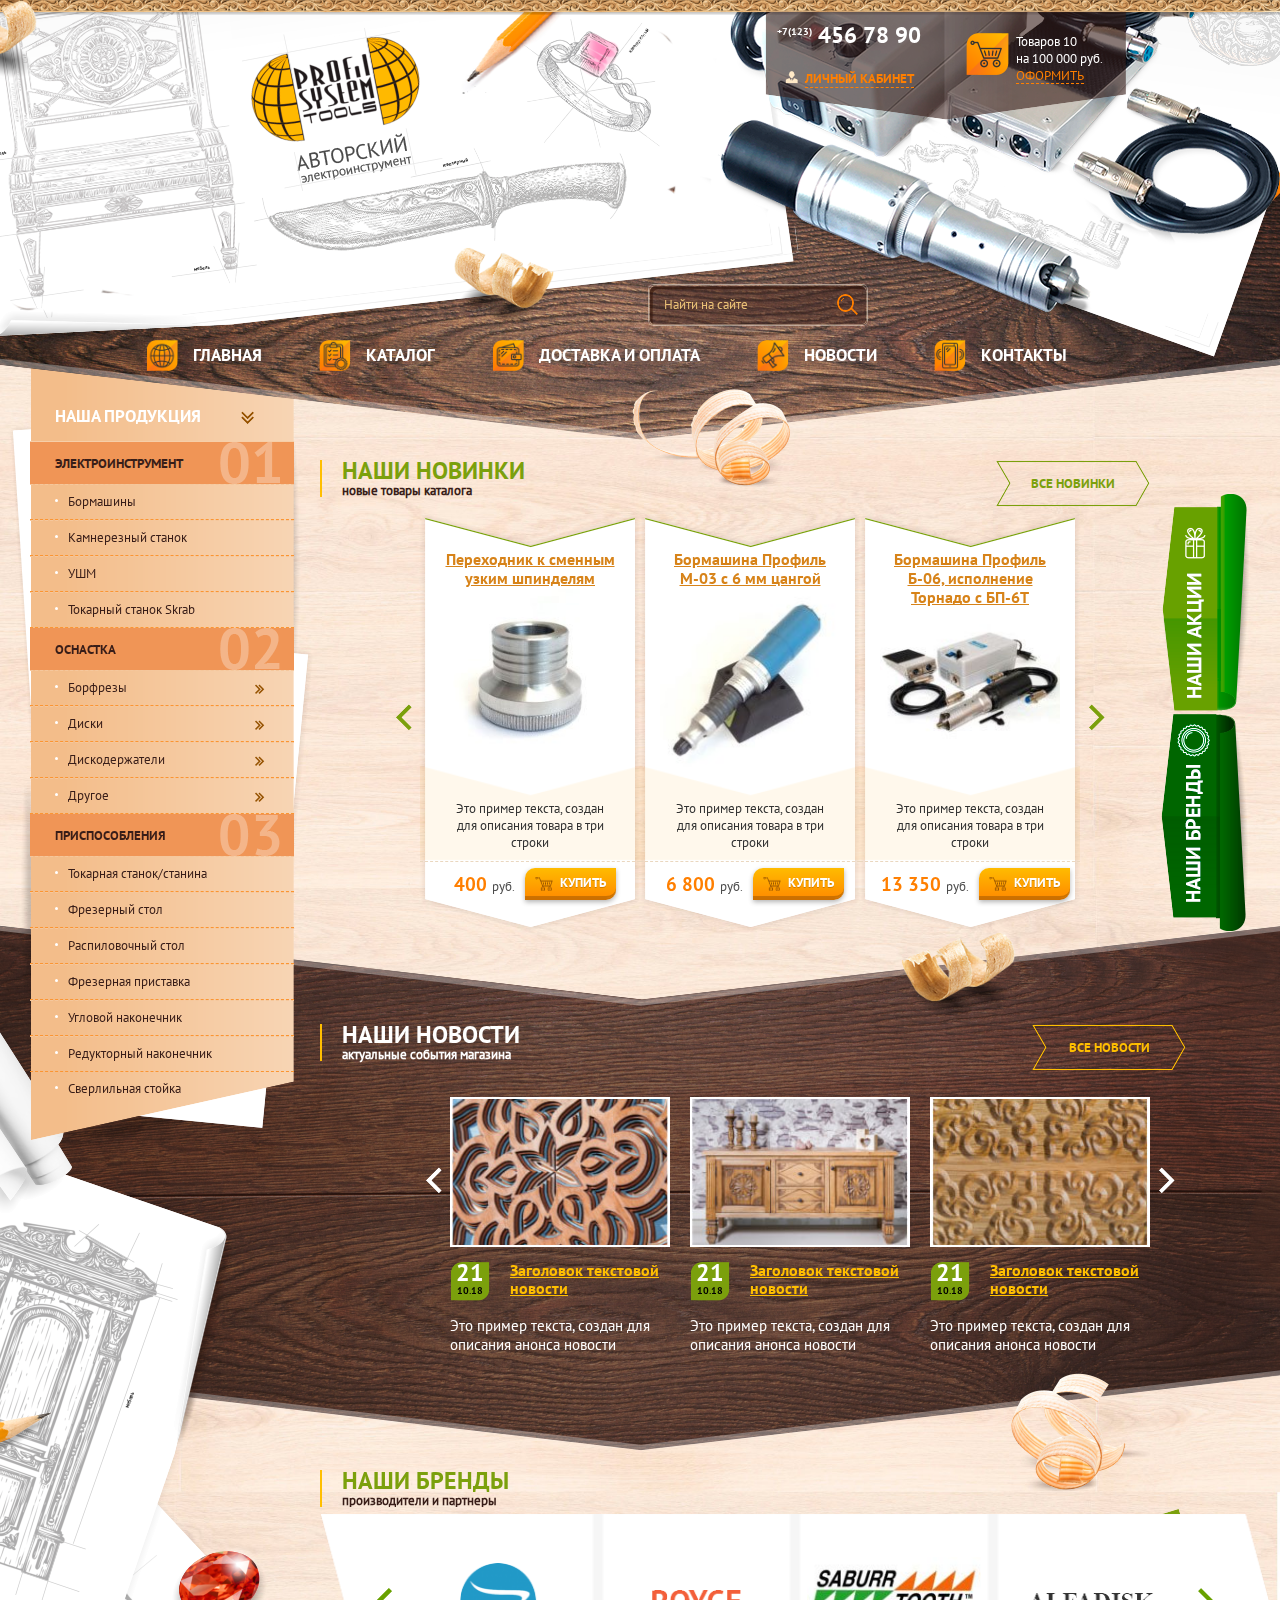
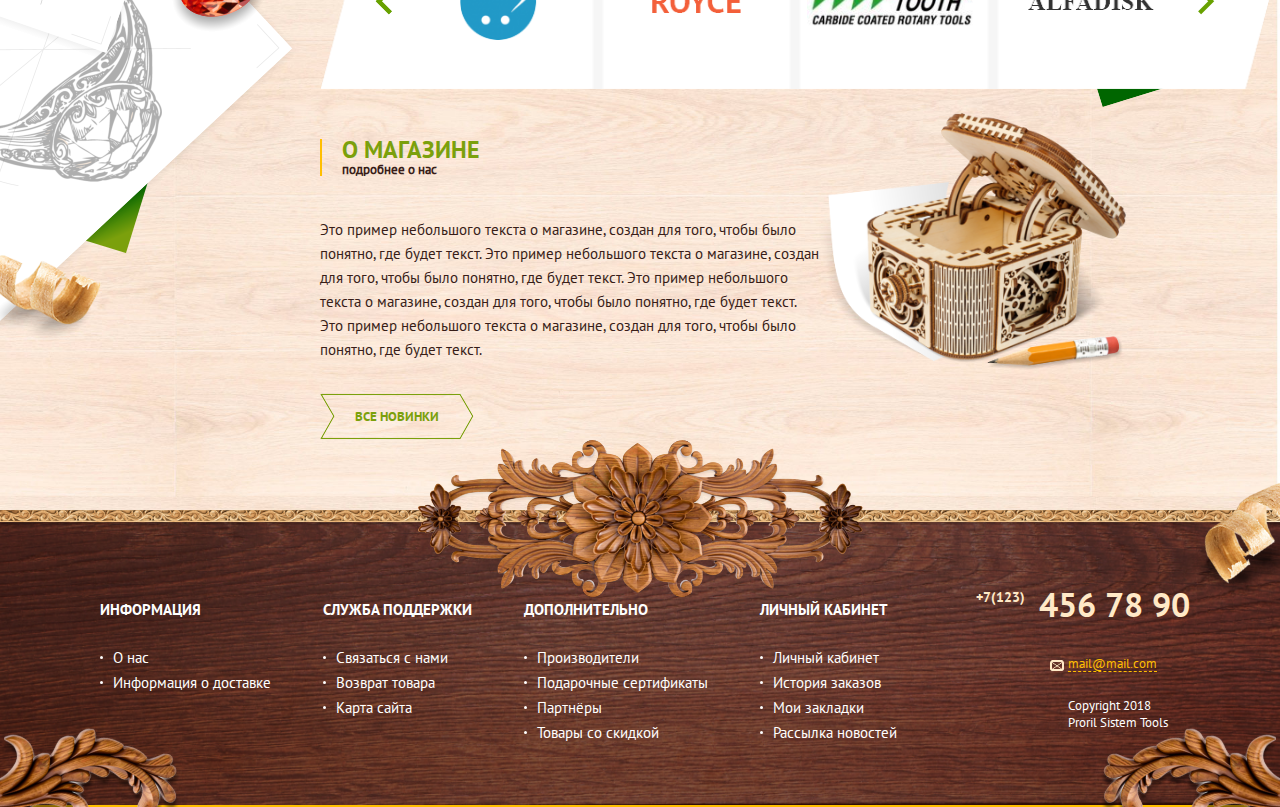
==== commit b23c79c3: "fix" ====
--- a/index.html
+++ b/index.html
@@ -368,58 +368,13 @@
 				<div class="our-news">
 					<div class="el1"><div></div></div>
 					<div class="el2"><div></div></div>
-					<div class="wrapper">
-						<div class="name-container">
-							<h4>НАШИ НОВости<span>актуальные события магазина</span></h4>
-							<div class="button"><div><span>ВСЕ НОВости</span></div></div>
-						</div>
-						<div class="product">
-							<div class="box box1">
-								<div class="div2-1"><a href="#"></a></div>
-								<div class="div2-2">
-									<div class="data">
-										<span>21</span><span>10.18</span>
-									</div>
-									<div class="a"><a href="#">Заголовок текстовой новости</a></div>
-								</div>
-								<div class="div2-3"><span>Это пример текста, создан для описания анонса новости</span></div>
-							</div>
-							<div class="box box2">
-								<div class="div2-1"><a href="#"></a></div>
-								<div class="div2-2">
-									<div class="data">
-										<span>21</span><span>10.18</span>
-									</div>
-									<div class="a"><a href="#">Заголовок текстовой новости</a></div>
-								</div>
-								<div class="div2-3"><span>Это пример текста, создан для описания анонса новости</span></div>
-							</div>
-							<div class="box box3">
-								<div class="div2-1"><a href="#"></a></div>
-								<div class="div2-2">
-									<div class="data">
-										<span>21</span><span>10.18</span>
-									</div>
-									<div class="a"><a href="#">Заголовок текстовой новости</a></div>
-								</div>
-								<div class="div2-3"><span>Это пример текста, создан для описания анонса новости</span></div>
-							</div>
-							<div class="box box4">
-								<div class="div2-1"><a href="#"></a></div>
-								<div class="div2-2">
-									<div class="data">
-										<span>21</span><span>10.18</span>
-									</div>
-									<div class="a"><a href="#">Заголовок текстовой новости</a></div>
-								</div>
-								<div class="div2-3"><span>Это пример текста, создан для описания анонса новости</span></div>
-							</div>	
-						</div>
-
-						<!-- слайдер -->
-
-						<div class="product product-slider">
-							<div class="owl-carousel owl-theme productSlider">
+					
+						<div class="wrapper">
+							<div class="name-container">
+								<h4>НАШИ НОВости<span>актуальные события магазина</span></h4>
+								<div class="button"><div><span>ВСЕ НОВости</span></div></div>
+							</div>
+							<div class="product">
 								<div class="box box1">
 									<div class="div2-1"><a href="#"></a></div>
 									<div class="div2-2">
@@ -461,8 +416,55 @@
 									<div class="div2-3"><span>Это пример текста, создан для описания анонса новости</span></div>
 								</div>	
 							</div>
-						</div>
-					</div>
+
+							<!-- слайдер -->
+
+							<div class="product product-slider">
+								<div class="owl-carousel owl-theme productSlider">
+									<div class="box box1">
+										<div class="div2-1"><a href="#"></a></div>
+										<div class="div2-2">
+											<div class="data">
+												<span>21</span><span>10.18</span>
+											</div>
+											<div class="a"><a href="#">Заголовок текстовой новости</a></div>
+										</div>
+										<div class="div2-3"><span>Это пример текста, создан для описания анонса новости</span></div>
+									</div>
+									<div class="box box2">
+										<div class="div2-1"><a href="#"></a></div>
+										<div class="div2-2">
+											<div class="data">
+												<span>21</span><span>10.18</span>
+											</div>
+											<div class="a"><a href="#">Заголовок текстовой новости</a></div>
+										</div>
+										<div class="div2-3"><span>Это пример текста, создан для описания анонса новости</span></div>
+									</div>
+									<div class="box box3">
+										<div class="div2-1"><a href="#"></a></div>
+										<div class="div2-2">
+											<div class="data">
+												<span>21</span><span>10.18</span>
+											</div>
+											<div class="a"><a href="#">Заголовок текстовой новости</a></div>
+										</div>
+										<div class="div2-3"><span>Это пример текста, создан для описания анонса новости</span></div>
+									</div>
+									<div class="box box4">
+										<div class="div2-1"><a href="#"></a></div>
+										<div class="div2-2">
+											<div class="data">
+												<span>21</span><span>10.18</span>
+											</div>
+											<div class="a"><a href="#">Заголовок текстовой новости</a></div>
+										</div>
+										<div class="div2-3"><span>Это пример текста, создан для описания анонса новости</span></div>
+									</div>	
+								</div>
+							</div>
+						</div>
+					
 				</div>
 				<!-- конец блок наши новости -->
 
--- a/css/style.css
+++ b/css/style.css
@@ -316,7 +316,7 @@
 }
 
 .personal-area-header .box-wrapper{
-	padding: 10px 0px 0 20px;
+	padding: 22px 0px 0 20px;
 }
 
 .personal-area-header .box:first-child a:first-child{
@@ -325,7 +325,9 @@
 	font-size: 23px;
 	line-height: 1;
 	display: block;
-	margin-bottom: 20px;
+	margin-bottom: 23px;
+	margin-top: -9px;
+	margin-left: -8px;
 }
 
 .personal-area-header .box:first-child a:first-child:hover{
@@ -345,6 +347,7 @@
 	font-size: 13px;
 	color: #ff7f00;
 	padding-left: 30px;
+	margin-left: -10px;
 	background: url(../img/img6.png) no-repeat 10px 1px;
 	background-size: 13px 13px;
 }
@@ -392,7 +395,7 @@
 	text-transform: uppercase;
 	line-height: 1;
 	text-decoration: none;
-	margin-top: 9px;
+	margin-top: 0;
 	padding-bottom: 1px;
 	border-bottom: 1px dashed #ff7f00;
 }
@@ -463,7 +466,7 @@
 .main-menu .menu{
 	margin-top: 10px;
 	position: relative;
-	left: -25px;
+	left: -34px;
 }
 
 .main-menu .menu ul{
@@ -477,7 +480,7 @@
 
 .main-menu .menu ul li{
 	float: left;
-	margin-right: 55px;
+	margin-right: 57px;
 }
 
 .main-menu .menu ul li:last-child{
@@ -515,7 +518,7 @@
 	overflow: hidden;
 	margin: 0 auto;
 	position: relative;
-	left: 135px;
+	left: 118px;
 }
 
 .main-menu input{
@@ -571,8 +574,8 @@
 	background: url(../img/img16.png) no-repeat 0 60px;
 	position: relative;
 	z-index: 1;
-	left: 20px;
-	top: -80px;
+	left: 19px;
+  top: -84px;
 }
 
 .banner-our-production-content{
@@ -588,7 +591,7 @@
 	font-size: 17px;
 	text-transform: uppercase;
 	color: #fff;
-	padding: 38px 0 15px 25px;
+	padding: 53px 0 15px 25px;
 	margin: 0;
 	position: relative;
 	z-index: 1;
@@ -683,6 +686,10 @@
 	right: 0;
 }
 
+.banner-our-production-menu .box > a:hover{
+	background: #ffa300;
+	border: 1px dashed #fff;
+}
 
 .banner-our-production-menu .box1:hover{
 	background: #ffa300;
@@ -691,12 +698,15 @@
 	background-repeat: no-repeat;
 	background-position: 224px 13px;
 }
-/*
-.banner-our-production-menu .box .box1>a:hover{
+
+.banner-our-production-menu .box .box1 .box1-content a:hover{
 	background: #ffa300;
 	border: 1px dashed #fff;
 }
-*/
+.banner-our-production-menu .box .box1 .box1-content{
+	overflow: hidden;
+}
+
 .banner-our-production-menu .box a span{
 	display: inline-block;
 	width: 3px;
@@ -744,7 +754,6 @@
 .banner-our-production-content-wrapper .box1-content a{
 	padding: 12px 20px 12px 20px;
 }
-
 /*конец блок наша продукция*/
 
 
@@ -771,6 +780,8 @@
 	height: 217px;
 	position: relative;
 	z-index: 2;
+	left: -31px;
+  top: -20px;
 }
 
 .shares-and-brands-banner .shares-banner .button2{
@@ -912,6 +923,8 @@
 	overflow: hidden;
 	position: relative;
 	z-index: 2;
+	left: -32px;
+  top: -21px;
 }
 
 .shares-and-brands-banner .brands-banner .item{
@@ -1042,8 +1055,8 @@
 	height: 98px;
  	position: relative;
  	z-index: 2;
-	left: 95px;
-	top: -44px;
+	left: 71px;
+  top: -51px;
 	background: url(../img/img3.png);
 	background-size: cover;
 	background-position: center;
@@ -1051,8 +1064,8 @@
 
 .name-container{
 	overflow: hidden;
-	margin-bottom: 17px;
-	margin-left: 370px;
+	margin-bottom: 7px;
+  margin-left: 346px;
 }
 
 .name-container  h4{
@@ -1112,7 +1125,7 @@
 	display: inline-flex;
 	justify-content: flex-start;
 	flex-wrap: wrap;
-	margin-left: 370px;
+	margin-left: 341px;
 }
 
 .catalog-commodity .box{
@@ -1237,6 +1250,7 @@
   border-bottom: 2px solid #cc6f00;
   text-shadow: 0 1px 0 rgba(0, 2, 1, 0.2);
   box-shadow: 0 2px 5px rgba(0, 2, 1, 0.3), inset 0 -2px 0 rgba(0, 2, 1, 0.2);
+  overflow: auto;
   background: rgba(255,187,0,1);
   background: -moz-linear-gradient(top, rgba(255,187,0,1) 0%, rgba(255,140,0,1) 100%);
   background: -webkit-gradient(left top, left bottom, color-stop(0%, rgba(255,187,0,1)), color-stop(100%, rgba(255,140,0,1)));
@@ -1392,13 +1406,14 @@
 	background: url(../img/bg-block.png);
 	background-size: cover;
 	background-position: center;
-	padding-bottom: 100px;
-	padding-top: 136px;
+	padding-bottom: 87px;
+  padding-top: 17px;
+  margin-top: -55px;
 }
 
 .our-news .wrapper{
 	max-width: 1370px;
-	margin: 0 auto;
+	margin: 120px auto 0;
 	position: relative;
 }
 
@@ -1415,7 +1430,8 @@
 	width: 114px;
 	height: 87px;
 	position: relative;
-	left: 335px;
+	left: 318px;
+	top: 5px;
 	background: url(../img/img52.png);
 	background-size: cover;
 	background-position: center;
@@ -1462,14 +1478,15 @@
 }
 
 .our-news .name-container .button {
-    margin-right: 65px;
+    margin-right: 94px;
 }
 
 .product{
 	display: flex;
 	justify-content: flex-start;
 	flex-wrap: wrap;
-	margin-left: 370px;
+	margin-left: 341px;
+	margin-top: 26px;
 }
 
 .product .box{
@@ -1619,7 +1636,8 @@
 .our-brend{
 	position: relative;
 	padding-bottom: 40px;
-	padding-top: 20px;
+	padding-top: 22px;
+	margin-top: -3px;
 }
 
 .our-brend .wrapper{
@@ -1668,7 +1686,7 @@
 }
 
 .our-brend .our-brend-slider{
-	margin-left: 370px;
+	margin-left: 340px;
 	max-width: 1370px;
 	padding: 0 80px;
 	background: url(../img/img38.png);
@@ -1751,13 +1769,14 @@
 
 .about-store .container{
 	display: flex;
-	justify-content: space-between;
-	margin-left: 370px;
+	justify-content: flex-start;
+	margin-left: 341px;
 }
 
 
 .about-store .text{
-	width: 55%;
+	width: 52%;
+  margin-top: 35px;
 }
 
 .about-store .text p{
@@ -1770,7 +1789,7 @@
 }
 .about-store .img{
 	margin-top: -70px;
-	width: 40%;
+	width: 32%;
 }
 
 .about-store .img img{
@@ -1931,7 +1950,12 @@
 	color: #ffe9c7;
 	text-decoration: none;
 	line-height: 1;
-	margin-bottom: 10px;
+	margin-bottom: 31px;
+  margin-left: 27px;
+  margin-top: -11px;
+}
+.tel-footer:hover{
+	color: #ff7f00;
 }
 
 .tel-footer span{
@@ -1951,7 +1975,7 @@
 	background: url(../img/img60.png) no-repeat 0 3px;
 	background-size: 14px 11px;
 	line-height: 1;
-	margin-left: 73px;
+	margin-left: 101px;
 	margin-bottom: 25px;
 }
 
@@ -1973,7 +1997,7 @@
 	font-family: PTSansRegular, Geneva, Arial, Helvetica, sans-serif;
 	font-size: 13px;
 	color: #fff;
-	margin-left: 90px;
+	margin-left: 119px;
 }
 /*конец футер*/
 
@@ -2415,7 +2439,8 @@
 .page3 .button{
 	cursor: pointer;
 	position: relative;
-	margin: 0;
+	top: -22px;
+	left: -30px;
 	padding: 10px 15px 10px 60px;
 	height: auto;
 }
@@ -2524,6 +2549,13 @@
 	color: #381d18;
 	text-decoration: none;
 }
+.page3 .card-product .container-right .bottom-box .button{
+	top: 0;
+	left: -10px;
+}
+.page3 .card-product .container-right .bottom-box .button:before{
+	display: none;
+}
 
 .page3 .card-product .container-right .bottom-box .button{
 	background: url(../img/img71.png) no-repeat 0 10px;
@@ -2725,6 +2757,8 @@
 	cursor: pointer;
 	position: relative;
 	margin-top: 25px;
+	top: 0;
+	left: 0;
 }
 .shipping-and-payment .button div{
 	width: 98px;
@@ -4157,7 +4191,9 @@
 	.page3 .card-product .container-right .top-box .button{
 		display: flex;
 		justify-content: center;
-		margin-top: 20px;
+		margin-top: 40px;
+		left: 50%;
+		margin-left: -80px;
 	}
 
 	.page3 .card-product .container-right .table{
@@ -4814,6 +4850,10 @@
 	
 	.page2 .catalog-commodity .box {
 	    width: 140px;
+	}
+
+	.page2 .catalog-commodity .div4 .button{
+		margin-left: 0px;
 	}
 
 }
@@ -6165,6 +6205,7 @@
 .my-wishes .my-wishes-item_add p{
 	margin-top: 5px;
 	color: #a4a4a4;
+	font-size: 13px;
 }
 .my-wishes .my-wishes-item_add input{
 	padding: 5px;
@@ -6304,6 +6345,7 @@
 	.wrap-form-registry{
 		width: 100%;
 		margin: 0 auto;
+		text-align: center;
 	}
 }
 @media only screen and (max-width:470px){	
@@ -6314,7 +6356,6 @@
 }
 
 /* End Registry*/
-
 
 
 /* Start Text*/
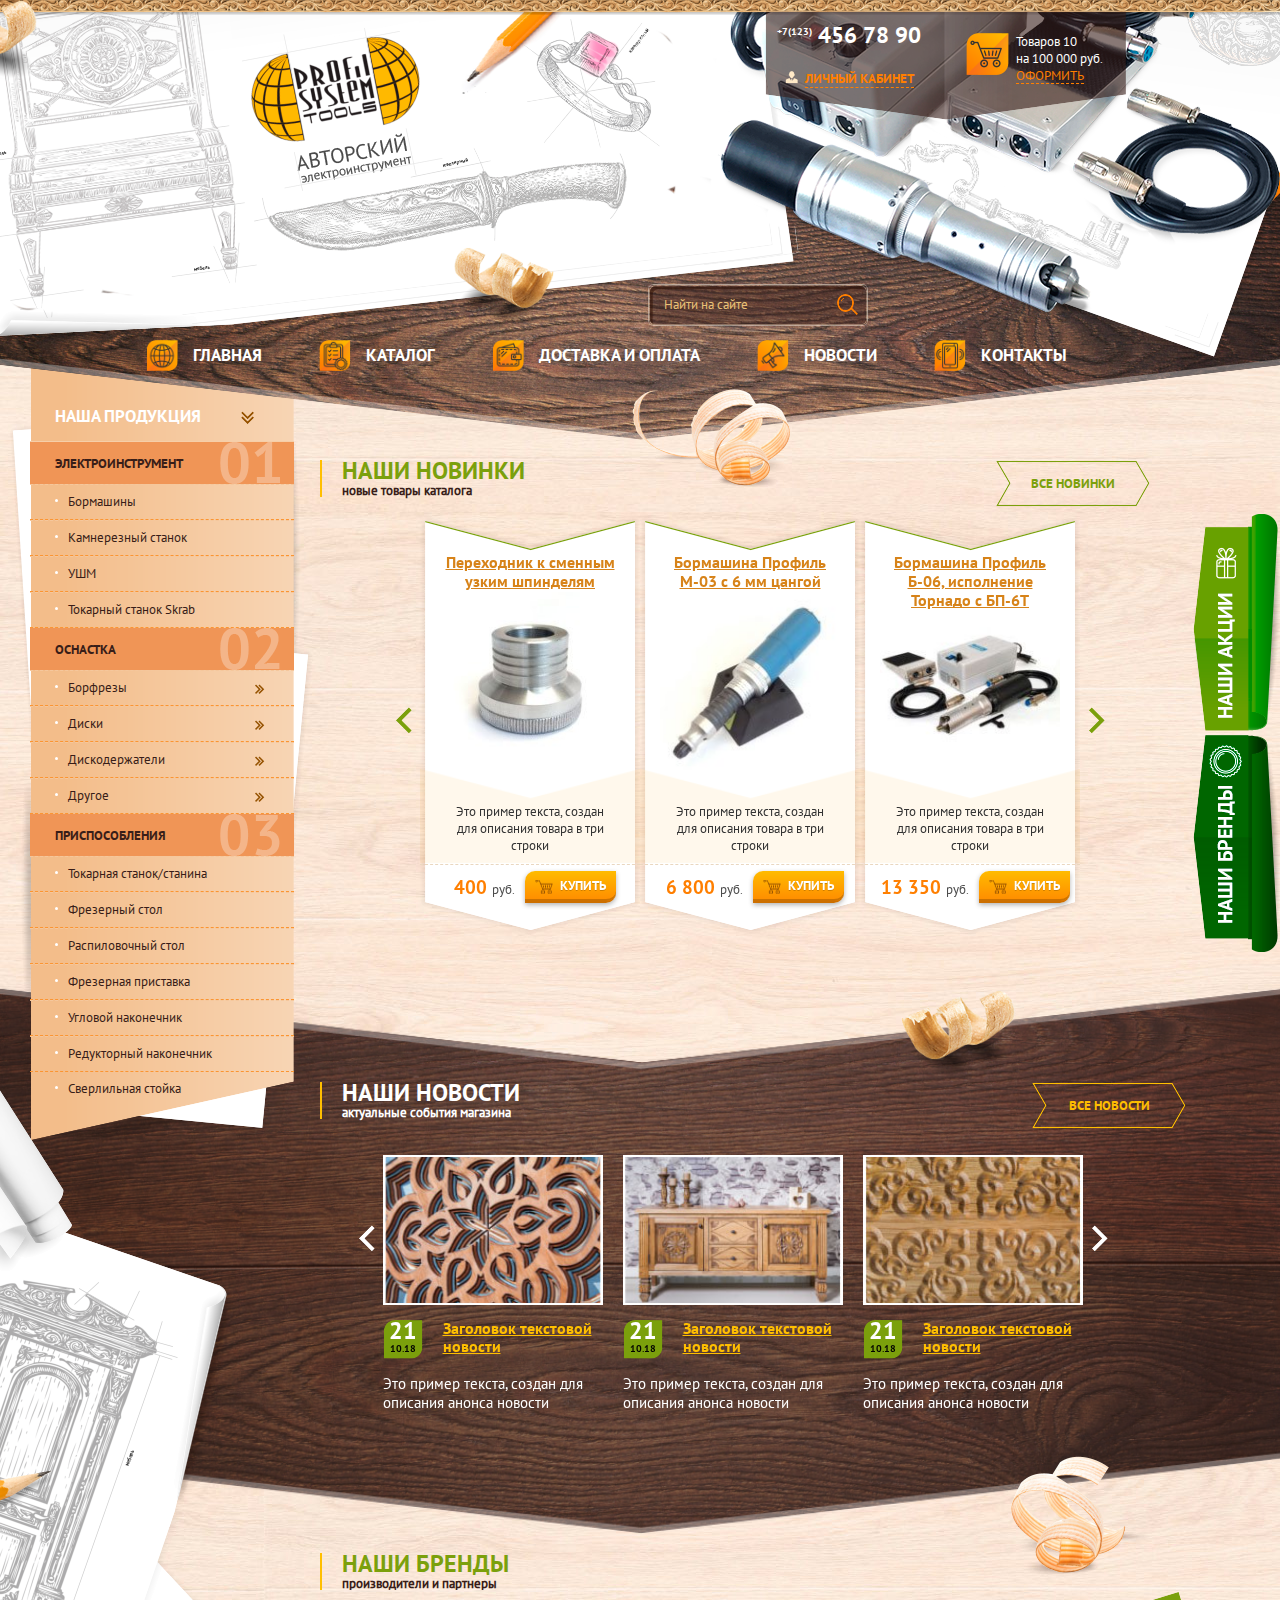
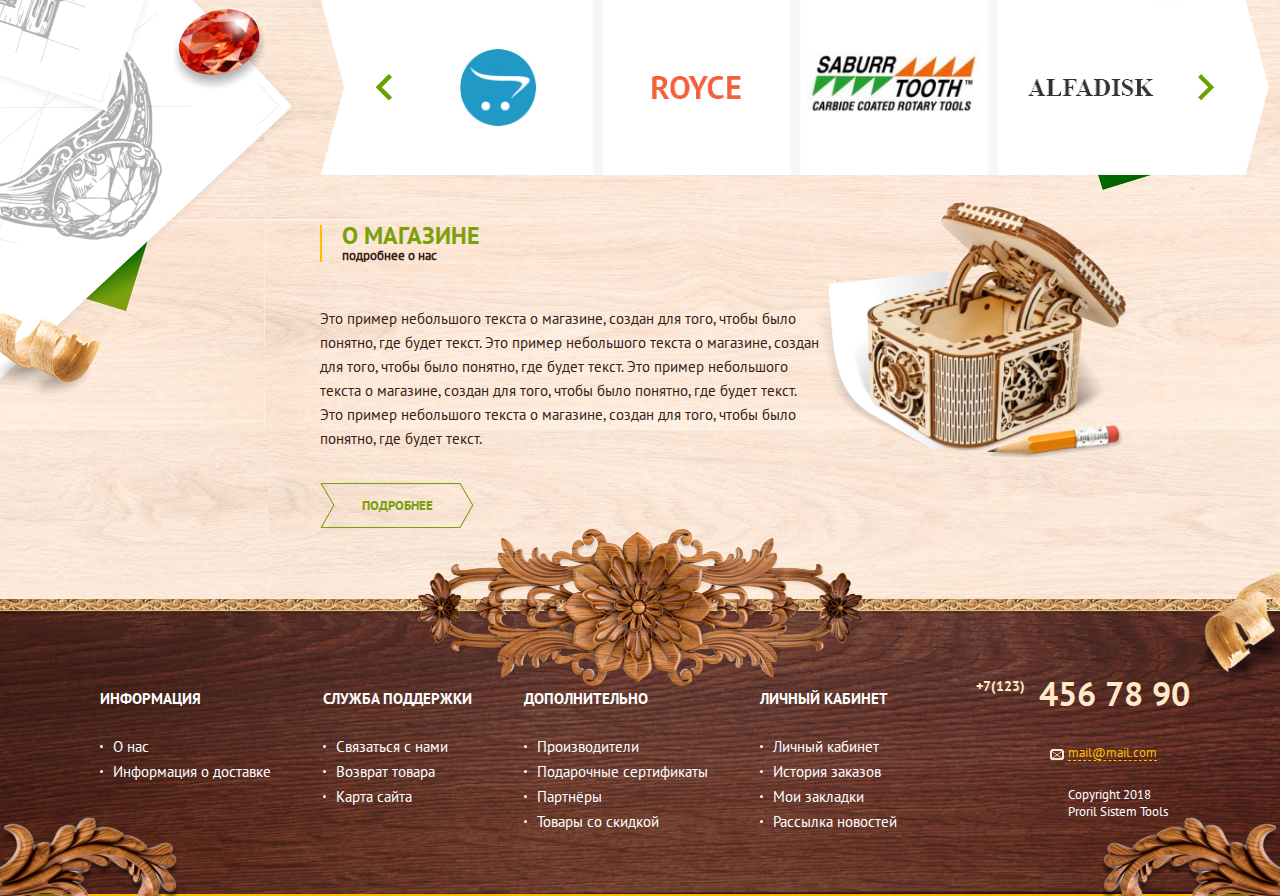
==== commit 3ee7cfa4: "поправил шторы и надпись в ссылке" ====
--- a/index.html
+++ b/index.html
@@ -509,7 +509,7 @@
 						<div class="container">
 							<div class="text">
 								<p>Это пример небольшого текста о магазине, создан для того, чтобы было понятно, где будет текст. Это пример небольшого текста о магазине, создан для того, чтобы было понятно, где будет текст. Это пример небольшого текста о магазине, создан для того, чтобы было понятно, где будет текст. Это пример небольшого текста о магазине, создан для того, чтобы было понятно, где будет текст. </p>
-								<div class="name-container"><div class="button"><div><span>ВСЕ НОВИНКИ</span></div></div></div>
+								<div class="name-container"><div class="button"><div><span>подробнее</span></div></div></div>
 							</div>
 							<div class="img">
 								<img src="img/img55.png" alt="img">
--- a/css/style.css
+++ b/css/style.css
@@ -27,7 +27,7 @@
 	z-index: 20;
 	left: 0;
 	top: 0;
-	width: 100%;
+	width: 101%;
 	height: 100%;
 	background: rgba(0,0,0,0.8);
 	display: none;
@@ -35,13 +35,12 @@
 
 .modal-window .content{
 	width: 500px;
-	padding: 50px 0px;
+	padding: 25px 0px;
 	background: #fff;
 	position: relative;
 	margin: 0 auto;
 	margin-top: 70px;
 }
-
 .modal-window .close{
 	width: 30px;
 	height: 30px;
@@ -58,10 +57,10 @@
 }
 
 .modal-window .close img{
-	width: 11px;
+	width: 10px;
 	height: auto;
 	position: relative;
-	top: 6px;
+	top: 5px;
 }
 
 .modal-window form{
@@ -154,6 +153,27 @@
 }
 
 
+@media only screen and (max-height:415px){
+	.modal-window .content{
+		position: relative;
+		margin-top: 15px;
+	}
+}
+
+@media only screen and (max-height:360px){
+	.modal-window .content{
+		margin-top: 10px;
+	}
+	.modal-window .content p{
+		margin-bottom: 15px;
+	}
+	.modal-window .formEmail, 
+	.modal-window .form_password {
+    margin-bottom: 10px;
+	}
+}
+
+
 /*конец*/
 
 .body .audit{
@@ -172,11 +192,253 @@
 	max-width: 1920px;
 	margin: 0 auto;
 	background: url(../img/bg-main.jpg);
-	background-size: cover;
-	background-position: center;
-	overflow: hidden;
-	position: relative;
-}
+	background-repeat: repeat;
+	position: relative;
+}
+.body:after, 
+.body:before {
+	content: '';
+	display: block;
+	max-width: 270px;
+	width: 100%;
+	height: 100%;
+	background-color: #000;
+	position: absolute;
+	top: 0;
+	z-index: 3;
+}
+.body:after{
+	left: -5px;
+background: rgba(249,240,224,1);
+background: -moz-linear-gradient(left, rgba(249,240,224,1) 0%, rgba(249,240,224,1) 18%, rgba(249,240,224,0.98) 35%, rgba(249,240,224,0.97) 50%, rgba(249,240,224,0.9) 66%, rgba(249,240,224,0.85) 81%, rgba(249,240,224,0.8) 100%);
+background: -webkit-gradient(left top, right top, color-stop(0%, rgba(249,240,224,1)), color-stop(18%, rgba(249,240,224,1)), color-stop(35%, rgba(249,240,224,0.98)), color-stop(50%, rgba(249,240,224,0.97)), color-stop(66%, rgba(249,240,224,0.9)), color-stop(81%, rgba(249,240,224,0.85)), color-stop(100%, rgba(249,240,224,0.8)));
+background: -webkit-linear-gradient(left, rgba(249,240,224,1) 0%, rgba(249,240,224,1) 18%, rgba(249,240,224,0.98) 35%, rgba(249,240,224,0.97) 50%, rgba(249,240,224,0.9) 66%, rgba(249,240,224,0.85) 81%, rgba(249,240,224,0.8) 100%);
+background: -o-linear-gradient(left, rgba(249,240,224,1) 0%, rgba(249,240,224,1) 18%, rgba(249,240,224,0.98) 35%, rgba(249,240,224,0.97) 50%, rgba(249,240,224,0.9) 66%, rgba(249,240,224,0.85) 81%, rgba(249,240,224,0.8) 100%);
+background: -ms-linear-gradient(left, rgba(249,240,224,1) 0%, rgba(249,240,224,1) 18%, rgba(249,240,224,0.98) 35%, rgba(249,240,224,0.97) 50%, rgba(249,240,224,0.9) 66%, rgba(249,240,224,0.85) 81%, rgba(249,240,224,0.8) 100%);
+background: linear-gradient(to right, rgba(249,240,224,1) 0%, rgba(249,240,224,1) 18%, rgba(249,240,224,0.98) 35%, rgba(249,240,224,0.97) 50%, rgba(249,240,224,0.9) 66%, rgba(249,240,224,0.85) 81%, rgba(249,240,224,0.8) 100%);
+filter: progid:DXImageTransform.Microsoft.gradient( startColorstr='#f9f0e0', endColorstr='#f9f0e0', GradientType=1 );
+
+}
+.body:before{
+	right: -5px;
+background: rgba(249,240,224,0.8);
+background: -moz-linear-gradient(left, rgba(249,240,224,0.8) 0%, rgba(249,240,224,0.85) 19%, rgba(249,240,224,0.9) 34%, rgba(249,240,224,0.97) 50%, rgba(249,240,224,0.98) 65%, rgba(249,240,224,1) 82%, rgba(249,240,224,1) 100%);
+background: -webkit-gradient(left top, right top, color-stop(0%, rgba(249,240,224,0.8)), color-stop(19%, rgba(249,240,224,0.85)), color-stop(34%, rgba(249,240,224,0.9)), color-stop(50%, rgba(249,240,224,0.97)), color-stop(65%, rgba(249,240,224,0.98)), color-stop(82%, rgba(249,240,224,1)), color-stop(100%, rgba(249,240,224,1)));
+background: -webkit-linear-gradient(left, rgba(249,240,224,0.8) 0%, rgba(249,240,224,0.85) 19%, rgba(249,240,224,0.9) 34%, rgba(249,240,224,0.97) 50%, rgba(249,240,224,0.98) 65%, rgba(249,240,224,1) 82%, rgba(249,240,224,1) 100%);
+background: -o-linear-gradient(left, rgba(249,240,224,0.8) 0%, rgba(249,240,224,0.85) 19%, rgba(249,240,224,0.9) 34%, rgba(249,240,224,0.97) 50%, rgba(249,240,224,0.98) 65%, rgba(249,240,224,1) 82%, rgba(249,240,224,1) 100%);
+background: -ms-linear-gradient(left, rgba(249,240,224,0.8) 0%, rgba(249,240,224,0.85) 19%, rgba(249,240,224,0.9) 34%, rgba(249,240,224,0.97) 50%, rgba(249,240,224,0.98) 65%, rgba(249,240,224,1) 82%, rgba(249,240,224,1) 100%);
+background: linear-gradient(to right, rgba(249,240,224,0.8) 0%, rgba(249,240,224,0.85) 19%, rgba(249,240,224,0.9) 34%, rgba(249,240,224,0.97) 50%, rgba(249,240,224,0.98) 65%, rgba(249,240,224,1) 82%, rgba(249,240,224,1) 100%);
+filter: progid:DXImageTransform.Microsoft.gradient( startColorstr='#f9f0e0', endColorstr='#f9f0e0', GradientType=1 );
+
+}
+
+
+@media only screen and (max-width:1930px){	
+	.body:after{
+		left: -30px;
+		background: rgba(249,240,224,1);
+background: -moz-linear-gradient(left, rgba(249,240,224,1) 0%, rgba(249,240,224,1) 18%, rgba(249,240,224,0.98) 35%, rgba(249,240,224,0.97) 50%, rgba(249,240,224,0.9) 66%, rgba(249,240,224,0.85) 81%, rgba(249,240,224,0.8) 100%);
+background: -webkit-gradient(left top, right top, color-stop(0%, rgba(249,240,224,1)), color-stop(18%, rgba(249,240,224,1)), color-stop(35%, rgba(249,240,224,0.98)), color-stop(50%, rgba(249,240,224,0.97)), color-stop(66%, rgba(249,240,224,0.9)), color-stop(81%, rgba(249,240,224,0.85)), color-stop(100%, rgba(249,240,224,0.8)));
+background: -webkit-linear-gradient(left, rgba(249,240,224,1) 0%, rgba(249,240,224,1) 18%, rgba(249,240,224,0.98) 35%, rgba(249,240,224,0.97) 50%, rgba(249,240,224,0.9) 66%, rgba(249,240,224,0.85) 81%, rgba(249,240,224,0.8) 100%);
+background: -o-linear-gradient(left, rgba(249,240,224,1) 0%, rgba(249,240,224,1) 18%, rgba(249,240,224,0.98) 35%, rgba(249,240,224,0.97) 50%, rgba(249,240,224,0.9) 66%, rgba(249,240,224,0.85) 81%, rgba(249,240,224,0.8) 100%);
+background: -ms-linear-gradient(left, rgba(249,240,224,1) 0%, rgba(249,240,224,1) 18%, rgba(249,240,224,0.98) 35%, rgba(249,240,224,0.97) 50%, rgba(249,240,224,0.9) 66%, rgba(249,240,224,0.85) 81%, rgba(249,240,224,0.8) 100%);
+background: linear-gradient(to right, rgba(249,240,224,1) 0%, rgba(249,240,224,1) 18%, rgba(249,240,224,0.98) 35%, rgba(249,240,224,0.97) 50%, rgba(249,240,224,0.9) 66%, rgba(249,240,224,0.85) 81%, rgba(249,240,224,0.8) 100%);
+filter: progid:DXImageTransform.Microsoft.gradient( startColorstr='#f9f0e0', endColorstr='#f9f0e0', GradientType=1 );
+
+	}
+	.body:before{
+		right: -30px;
+		background: rgba(249,240,224,0.8);
+background: -moz-linear-gradient(left, rgba(249,240,224,0.8) 0%, rgba(249,240,224,0.85) 19%, rgba(249,240,224,0.9) 34%, rgba(249,240,224,0.97) 50%, rgba(249,240,224,0.98) 65%, rgba(249,240,224,1) 82%, rgba(249,240,224,1) 100%);
+background: -webkit-gradient(left top, right top, color-stop(0%, rgba(249,240,224,0.8)), color-stop(19%, rgba(249,240,224,0.85)), color-stop(34%, rgba(249,240,224,0.9)), color-stop(50%, rgba(249,240,224,0.97)), color-stop(65%, rgba(249,240,224,0.98)), color-stop(82%, rgba(249,240,224,1)), color-stop(100%, rgba(249,240,224,1)));
+background: -webkit-linear-gradient(left, rgba(249,240,224,0.8) 0%, rgba(249,240,224,0.85) 19%, rgba(249,240,224,0.9) 34%, rgba(249,240,224,0.97) 50%, rgba(249,240,224,0.98) 65%, rgba(249,240,224,1) 82%, rgba(249,240,224,1) 100%);
+background: -o-linear-gradient(left, rgba(249,240,224,0.8) 0%, rgba(249,240,224,0.85) 19%, rgba(249,240,224,0.9) 34%, rgba(249,240,224,0.97) 50%, rgba(249,240,224,0.98) 65%, rgba(249,240,224,1) 82%, rgba(249,240,224,1) 100%);
+background: -ms-linear-gradient(left, rgba(249,240,224,0.8) 0%, rgba(249,240,224,0.85) 19%, rgba(249,240,224,0.9) 34%, rgba(249,240,224,0.97) 50%, rgba(249,240,224,0.98) 65%, rgba(249,240,224,1) 82%, rgba(249,240,224,1) 100%);
+background: linear-gradient(to right, rgba(249,240,224,0.8) 0%, rgba(249,240,224,0.85) 19%, rgba(249,240,224,0.9) 34%, rgba(249,240,224,0.97) 50%, rgba(249,240,224,0.98) 65%, rgba(249,240,224,1) 82%, rgba(249,240,224,1) 100%);
+filter: progid:DXImageTransform.Microsoft.gradient( startColorstr='#f9f0e0', endColorstr='#f9f0e0', GradientType=1 );
+	}
+}
+
+
+
+@media only screen and (max-width:1870px){	
+	.body:after{
+		left: -50px;
+		background: rgba(249,240,224,1);
+background: -moz-linear-gradient(left, rgba(249,240,224,1) 0%, rgba(249,240,224,1) 18%, rgba(249,240,224,0.98) 35%, rgba(249,240,224,0.97) 50%, rgba(249,240,224,0.9) 66%, rgba(249,240,224,0.85) 81%, rgba(249,240,224,0.8) 100%);
+background: -webkit-gradient(left top, right top, color-stop(0%, rgba(249,240,224,1)), color-stop(18%, rgba(249,240,224,1)), color-stop(35%, rgba(249,240,224,0.98)), color-stop(50%, rgba(249,240,224,0.97)), color-stop(66%, rgba(249,240,224,0.9)), color-stop(81%, rgba(249,240,224,0.85)), color-stop(100%, rgba(249,240,224,0.8)));
+background: -webkit-linear-gradient(left, rgba(249,240,224,1) 0%, rgba(249,240,224,1) 18%, rgba(249,240,224,0.98) 35%, rgba(249,240,224,0.97) 50%, rgba(249,240,224,0.9) 66%, rgba(249,240,224,0.85) 81%, rgba(249,240,224,0.8) 100%);
+background: -o-linear-gradient(left, rgba(249,240,224,1) 0%, rgba(249,240,224,1) 18%, rgba(249,240,224,0.98) 35%, rgba(249,240,224,0.97) 50%, rgba(249,240,224,0.9) 66%, rgba(249,240,224,0.85) 81%, rgba(249,240,224,0.8) 100%);
+background: -ms-linear-gradient(left, rgba(249,240,224,1) 0%, rgba(249,240,224,1) 18%, rgba(249,240,224,0.98) 35%, rgba(249,240,224,0.97) 50%, rgba(249,240,224,0.9) 66%, rgba(249,240,224,0.85) 81%, rgba(249,240,224,0.8) 100%);
+background: linear-gradient(to right, rgba(249,240,224,1) 0%, rgba(249,240,224,1) 18%, rgba(249,240,224,0.98) 35%, rgba(249,240,224,0.97) 50%, rgba(249,240,224,0.9) 66%, rgba(249,240,224,0.85) 81%, rgba(249,240,224,0.8) 100%);
+filter: progid:DXImageTransform.Microsoft.gradient( startColorstr='#f9f0e0', endColorstr='#f9f0e0', GradientType=1 );
+
+	}
+	.body:before{
+		right: -50px;
+		background: rgba(249,240,224,0.8);
+background: -moz-linear-gradient(left, rgba(249,240,224,0.8) 0%, rgba(249,240,224,0.85) 19%, rgba(249,240,224,0.9) 34%, rgba(249,240,224,0.97) 50%, rgba(249,240,224,0.98) 65%, rgba(249,240,224,1) 82%, rgba(249,240,224,1) 100%);
+background: -webkit-gradient(left top, right top, color-stop(0%, rgba(249,240,224,0.8)), color-stop(19%, rgba(249,240,224,0.85)), color-stop(34%, rgba(249,240,224,0.9)), color-stop(50%, rgba(249,240,224,0.97)), color-stop(65%, rgba(249,240,224,0.98)), color-stop(82%, rgba(249,240,224,1)), color-stop(100%, rgba(249,240,224,1)));
+background: -webkit-linear-gradient(left, rgba(249,240,224,0.8) 0%, rgba(249,240,224,0.85) 19%, rgba(249,240,224,0.9) 34%, rgba(249,240,224,0.97) 50%, rgba(249,240,224,0.98) 65%, rgba(249,240,224,1) 82%, rgba(249,240,224,1) 100%);
+background: -o-linear-gradient(left, rgba(249,240,224,0.8) 0%, rgba(249,240,224,0.85) 19%, rgba(249,240,224,0.9) 34%, rgba(249,240,224,0.97) 50%, rgba(249,240,224,0.98) 65%, rgba(249,240,224,1) 82%, rgba(249,240,224,1) 100%);
+background: -ms-linear-gradient(left, rgba(249,240,224,0.8) 0%, rgba(249,240,224,0.85) 19%, rgba(249,240,224,0.9) 34%, rgba(249,240,224,0.97) 50%, rgba(249,240,224,0.98) 65%, rgba(249,240,224,1) 82%, rgba(249,240,224,1) 100%);
+background: linear-gradient(to right, rgba(249,240,224,0.8) 0%, rgba(249,240,224,0.85) 19%, rgba(249,240,224,0.9) 34%, rgba(249,240,224,0.97) 50%, rgba(249,240,224,0.98) 65%, rgba(249,240,224,1) 82%, rgba(249,240,224,1) 100%);
+filter: progid:DXImageTransform.Microsoft.gradient( startColorstr='#f9f0e0', endColorstr='#f9f0e0', GradientType=1 );
+	}
+}
+
+
+
+
+@media only screen and (max-width:1800px){	
+	.body:after{
+		left: -90px;
+		background: rgba(249,240,224,1);
+background: -moz-linear-gradient(left, rgba(249,240,224,1) 0%, rgba(249,240,224,1) 18%, rgba(249,240,224,0.98) 35%, rgba(249,240,224,0.97) 50%, rgba(249,240,224,0.9) 66%, rgba(249,240,224,0.85) 81%, rgba(249,240,224,0.8) 100%);
+background: -webkit-gradient(left top, right top, color-stop(0%, rgba(249,240,224,1)), color-stop(18%, rgba(249,240,224,1)), color-stop(35%, rgba(249,240,224,0.98)), color-stop(50%, rgba(249,240,224,0.97)), color-stop(66%, rgba(249,240,224,0.9)), color-stop(81%, rgba(249,240,224,0.85)), color-stop(100%, rgba(249,240,224,0.8)));
+background: -webkit-linear-gradient(left, rgba(249,240,224,1) 0%, rgba(249,240,224,1) 18%, rgba(249,240,224,0.98) 35%, rgba(249,240,224,0.97) 50%, rgba(249,240,224,0.9) 66%, rgba(249,240,224,0.85) 81%, rgba(249,240,224,0.8) 100%);
+background: -o-linear-gradient(left, rgba(249,240,224,1) 0%, rgba(249,240,224,1) 18%, rgba(249,240,224,0.98) 35%, rgba(249,240,224,0.97) 50%, rgba(249,240,224,0.9) 66%, rgba(249,240,224,0.85) 81%, rgba(249,240,224,0.8) 100%);
+background: -ms-linear-gradient(left, rgba(249,240,224,1) 0%, rgba(249,240,224,1) 18%, rgba(249,240,224,0.98) 35%, rgba(249,240,224,0.97) 50%, rgba(249,240,224,0.9) 66%, rgba(249,240,224,0.85) 81%, rgba(249,240,224,0.8) 100%);
+background: linear-gradient(to right, rgba(249,240,224,1) 0%, rgba(249,240,224,1) 18%, rgba(249,240,224,0.98) 35%, rgba(249,240,224,0.97) 50%, rgba(249,240,224,0.9) 66%, rgba(249,240,224,0.85) 81%, rgba(249,240,224,0.8) 100%);
+filter: progid:DXImageTransform.Microsoft.gradient( startColorstr='#f9f0e0', endColorstr='#f9f0e0', GradientType=1 );
+
+	}
+	.body:before{
+		right: -90px;
+		background: rgba(249,240,224,0.8);
+background: -moz-linear-gradient(left, rgba(249,240,224,0.8) 0%, rgba(249,240,224,0.85) 19%, rgba(249,240,224,0.9) 34%, rgba(249,240,224,0.97) 50%, rgba(249,240,224,0.98) 65%, rgba(249,240,224,1) 82%, rgba(249,240,224,1) 100%);
+background: -webkit-gradient(left top, right top, color-stop(0%, rgba(249,240,224,0.8)), color-stop(19%, rgba(249,240,224,0.85)), color-stop(34%, rgba(249,240,224,0.9)), color-stop(50%, rgba(249,240,224,0.97)), color-stop(65%, rgba(249,240,224,0.98)), color-stop(82%, rgba(249,240,224,1)), color-stop(100%, rgba(249,240,224,1)));
+background: -webkit-linear-gradient(left, rgba(249,240,224,0.8) 0%, rgba(249,240,224,0.85) 19%, rgba(249,240,224,0.9) 34%, rgba(249,240,224,0.97) 50%, rgba(249,240,224,0.98) 65%, rgba(249,240,224,1) 82%, rgba(249,240,224,1) 100%);
+background: -o-linear-gradient(left, rgba(249,240,224,0.8) 0%, rgba(249,240,224,0.85) 19%, rgba(249,240,224,0.9) 34%, rgba(249,240,224,0.97) 50%, rgba(249,240,224,0.98) 65%, rgba(249,240,224,1) 82%, rgba(249,240,224,1) 100%);
+background: -ms-linear-gradient(left, rgba(249,240,224,0.8) 0%, rgba(249,240,224,0.85) 19%, rgba(249,240,224,0.9) 34%, rgba(249,240,224,0.97) 50%, rgba(249,240,224,0.98) 65%, rgba(249,240,224,1) 82%, rgba(249,240,224,1) 100%);
+background: linear-gradient(to right, rgba(249,240,224,0.8) 0%, rgba(249,240,224,0.85) 19%, rgba(249,240,224,0.9) 34%, rgba(249,240,224,0.97) 50%, rgba(249,240,224,0.98) 65%, rgba(249,240,224,1) 82%, rgba(249,240,224,1) 100%);
+filter: progid:DXImageTransform.Microsoft.gradient( startColorstr='#f9f0e0', endColorstr='#f9f0e0', GradientType=1 );
+	}
+}
+
+
+
+
+@media only screen and (max-width:1750px){	
+	.body:after{
+		left: -140px;
+		background: rgba(249,240,224,1);
+background: -moz-linear-gradient(left, rgba(249,240,224,1) 0%, rgba(249,240,224,1) 18%, rgba(249,240,224,0.98) 35%, rgba(249,240,224,0.97) 50%, rgba(249,240,224,0.9) 66%, rgba(249,240,224,0.85) 81%, rgba(249,240,224,0.8) 100%);
+background: -webkit-gradient(left top, right top, color-stop(0%, rgba(249,240,224,1)), color-stop(18%, rgba(249,240,224,1)), color-stop(35%, rgba(249,240,224,0.98)), color-stop(50%, rgba(249,240,224,0.97)), color-stop(66%, rgba(249,240,224,0.9)), color-stop(81%, rgba(249,240,224,0.85)), color-stop(100%, rgba(249,240,224,0.8)));
+background: -webkit-linear-gradient(left, rgba(249,240,224,1) 0%, rgba(249,240,224,1) 18%, rgba(249,240,224,0.98) 35%, rgba(249,240,224,0.97) 50%, rgba(249,240,224,0.9) 66%, rgba(249,240,224,0.85) 81%, rgba(249,240,224,0.8) 100%);
+background: -o-linear-gradient(left, rgba(249,240,224,1) 0%, rgba(249,240,224,1) 18%, rgba(249,240,224,0.98) 35%, rgba(249,240,224,0.97) 50%, rgba(249,240,224,0.9) 66%, rgba(249,240,224,0.85) 81%, rgba(249,240,224,0.8) 100%);
+background: -ms-linear-gradient(left, rgba(249,240,224,1) 0%, rgba(249,240,224,1) 18%, rgba(249,240,224,0.98) 35%, rgba(249,240,224,0.97) 50%, rgba(249,240,224,0.9) 66%, rgba(249,240,224,0.85) 81%, rgba(249,240,224,0.8) 100%);
+background: linear-gradient(to right, rgba(249,240,224,1) 0%, rgba(249,240,224,1) 18%, rgba(249,240,224,0.98) 35%, rgba(249,240,224,0.97) 50%, rgba(249,240,224,0.9) 66%, rgba(249,240,224,0.85) 81%, rgba(249,240,224,0.8) 100%);
+filter: progid:DXImageTransform.Microsoft.gradient( startColorstr='#f9f0e0', endColorstr='#f9f0e0', GradientType=1 );
+
+	}
+	.body:before{
+		right: -140px;
+		background: rgba(249,240,224,0.8);
+background: -moz-linear-gradient(left, rgba(249,240,224,0.8) 0%, rgba(249,240,224,0.85) 19%, rgba(249,240,224,0.9) 34%, rgba(249,240,224,0.97) 50%, rgba(249,240,224,0.98) 65%, rgba(249,240,224,1) 82%, rgba(249,240,224,1) 100%);
+background: -webkit-gradient(left top, right top, color-stop(0%, rgba(249,240,224,0.8)), color-stop(19%, rgba(249,240,224,0.85)), color-stop(34%, rgba(249,240,224,0.9)), color-stop(50%, rgba(249,240,224,0.97)), color-stop(65%, rgba(249,240,224,0.98)), color-stop(82%, rgba(249,240,224,1)), color-stop(100%, rgba(249,240,224,1)));
+background: -webkit-linear-gradient(left, rgba(249,240,224,0.8) 0%, rgba(249,240,224,0.85) 19%, rgba(249,240,224,0.9) 34%, rgba(249,240,224,0.97) 50%, rgba(249,240,224,0.98) 65%, rgba(249,240,224,1) 82%, rgba(249,240,224,1) 100%);
+background: -o-linear-gradient(left, rgba(249,240,224,0.8) 0%, rgba(249,240,224,0.85) 19%, rgba(249,240,224,0.9) 34%, rgba(249,240,224,0.97) 50%, rgba(249,240,224,0.98) 65%, rgba(249,240,224,1) 82%, rgba(249,240,224,1) 100%);
+background: -ms-linear-gradient(left, rgba(249,240,224,0.8) 0%, rgba(249,240,224,0.85) 19%, rgba(249,240,224,0.9) 34%, rgba(249,240,224,0.97) 50%, rgba(249,240,224,0.98) 65%, rgba(249,240,224,1) 82%, rgba(249,240,224,1) 100%);
+background: linear-gradient(to right, rgba(249,240,224,0.8) 0%, rgba(249,240,224,0.85) 19%, rgba(249,240,224,0.9) 34%, rgba(249,240,224,0.97) 50%, rgba(249,240,224,0.98) 65%, rgba(249,240,224,1) 82%, rgba(249,240,224,1) 100%);
+filter: progid:DXImageTransform.Microsoft.gradient( startColorstr='#f9f0e0', endColorstr='#f9f0e0', GradientType=1 );
+	}
+}
+
+
+
+
+@media only screen and (max-width:1640px){	
+	.body:after{
+		left: -170px;
+		background: rgba(249,240,224,1);
+    background: -moz-linear-gradient(left, rgba(249,240,224,1) 0%, rgba(249,240,224,1) 18%, rgba(249,240,224,0.98) 35%, rgba(249,240,224,0.97) 50%, rgba(249,240,224,0.9) 66%, rgba(249,240,224,0.85) 81%, rgba(249,240,224,0.8) 100%);
+    background: -webkit-gradient(left top, right top, color-stop(0%, rgba(249,240,224,1)), color-stop(18%, rgba(249,240,224,1)), color-stop(35%, rgba(249,240,224,0.98)), color-stop(50%, rgba(249,240,224,0.97)), color-stop(66%, rgba(249,240,224,0.9)), color-stop(81%, rgba(249,240,224,0.85)), color-stop(100%, rgba(249,240,224,0.8)));
+    background: -webkit-linear-gradient(left, rgba(249,240,224,1) 0%, rgba(249,240,224,1) 18%, rgba(249,240,224,0.98) 35%, rgba(249,240,224,0.97) 50%, rgba(249,240,224,0.9) 66%, rgba(249,240,224,0.85) 81%, rgba(249,240,224,0.8) 100%);
+    background: -o-linear-gradient(left, rgba(249,240,224,1) 0%, rgba(249,240,224,1) 18%, rgba(249,240,224,0.98) 35%, rgba(249,240,224,0.97) 50%, rgba(249,240,224,0.9) 66%, rgba(249,240,224,0.85) 81%, rgba(249,240,224,0.8) 100%);
+    background: -ms-linear-gradient(left, rgba(249,240,224,1) 0%, rgba(249,240,224,1) 18%, rgba(249,240,224,0.98) 35%, rgba(249,240,224,0.97) 50%, rgba(249,240,224,0.9) 66%, rgba(249,240,224,0.85) 81%, rgba(249,240,224,0.8) 100%);
+    background: linear-gradient(to right, rgba(249,240,224,1) 0%, rgba(249,240,224,1) 18%, rgba(249,240,224,0.98) 35%, rgba(249,240,224,0.97) 50%, rgba(249,240,224,0.9) 66%, rgba(249,240,224,0.85) 81%, rgba(249,240,224,0.8) 100%);
+    filter: progid:DXImageTransform.Microsoft.gradient( startColorstr='#f9f0e0', endColorstr='#f9f0e0', GradientType=1 );
+
+	}
+	.body:before{
+		right: -170px;
+		background: rgba(249,240,224,0.8);
+background: -moz-linear-gradient(left, rgba(249,240,224,0.8) 0%, rgba(249,240,224,0.85) 19%, rgba(249,240,224,0.9) 34%, rgba(249,240,224,0.97) 50%, rgba(249,240,224,0.98) 65%, rgba(249,240,224,1) 82%, rgba(249,240,224,1) 100%);
+background: -webkit-gradient(left top, right top, color-stop(0%, rgba(249,240,224,0.8)), color-stop(19%, rgba(249,240,224,0.85)), color-stop(34%, rgba(249,240,224,0.9)), color-stop(50%, rgba(249,240,224,0.97)), color-stop(65%, rgba(249,240,224,0.98)), color-stop(82%, rgba(249,240,224,1)), color-stop(100%, rgba(249,240,224,1)));
+background: -webkit-linear-gradient(left, rgba(249,240,224,0.8) 0%, rgba(249,240,224,0.85) 19%, rgba(249,240,224,0.9) 34%, rgba(249,240,224,0.97) 50%, rgba(249,240,224,0.98) 65%, rgba(249,240,224,1) 82%, rgba(249,240,224,1) 100%);
+background: -o-linear-gradient(left, rgba(249,240,224,0.8) 0%, rgba(249,240,224,0.85) 19%, rgba(249,240,224,0.9) 34%, rgba(249,240,224,0.97) 50%, rgba(249,240,224,0.98) 65%, rgba(249,240,224,1) 82%, rgba(249,240,224,1) 100%);
+background: -ms-linear-gradient(left, rgba(249,240,224,0.8) 0%, rgba(249,240,224,0.85) 19%, rgba(249,240,224,0.9) 34%, rgba(249,240,224,0.97) 50%, rgba(249,240,224,0.98) 65%, rgba(249,240,224,1) 82%, rgba(249,240,224,1) 100%);
+background: linear-gradient(to right, rgba(249,240,224,0.8) 0%, rgba(249,240,224,0.85) 19%, rgba(249,240,224,0.9) 34%, rgba(249,240,224,0.97) 50%, rgba(249,240,224,0.98) 65%, rgba(249,240,224,1) 82%, rgba(249,240,224,1) 100%);
+filter: progid:DXImageTransform.Microsoft.gradient( startColorstr='#f9f0e0', endColorstr='#f9f0e0', GradientType=1 );
+	}
+}
+
+@media only screen and (max-width:1570px){	
+	.body:after{
+		left: -210px;
+		background: rgba(249,240,224,1);
+    background: -moz-linear-gradient(left, rgba(249,240,224,1) 0%, rgba(249,240,224,1) 18%, rgba(249,240,224,0.98) 35%, rgba(249,240,224,0.97) 50%, rgba(249,240,224,0.9) 66%, rgba(249,240,224,0.85) 81%, rgba(249,240,224,0.8) 100%);
+    background: -webkit-gradient(left top, right top, color-stop(0%, rgba(249,240,224,1)), color-stop(18%, rgba(249,240,224,1)), color-stop(35%, rgba(249,240,224,0.98)), color-stop(50%, rgba(249,240,224,0.97)), color-stop(66%, rgba(249,240,224,0.9)), color-stop(81%, rgba(249,240,224,0.85)), color-stop(100%, rgba(249,240,224,0.8)));
+    background: -webkit-linear-gradient(left, rgba(249,240,224,1) 0%, rgba(249,240,224,1) 18%, rgba(249,240,224,0.98) 35%, rgba(249,240,224,0.97) 50%, rgba(249,240,224,0.9) 66%, rgba(249,240,224,0.85) 81%, rgba(249,240,224,0.8) 100%);
+    background: -o-linear-gradient(left, rgba(249,240,224,1) 0%, rgba(249,240,224,1) 18%, rgba(249,240,224,0.98) 35%, rgba(249,240,224,0.97) 50%, rgba(249,240,224,0.9) 66%, rgba(249,240,224,0.85) 81%, rgba(249,240,224,0.8) 100%);
+    background: -ms-linear-gradient(left, rgba(249,240,224,1) 0%, rgba(249,240,224,1) 18%, rgba(249,240,224,0.98) 35%, rgba(249,240,224,0.97) 50%, rgba(249,240,224,0.9) 66%, rgba(249,240,224,0.85) 81%, rgba(249,240,224,0.8) 100%);
+    background: linear-gradient(to right, rgba(249,240,224,1) 0%, rgba(249,240,224,1) 18%, rgba(249,240,224,0.98) 35%, rgba(249,240,224,0.97) 50%, rgba(249,240,224,0.9) 66%, rgba(249,240,224,0.85) 81%, rgba(249,240,224,0.8) 100%);
+    filter: progid:DXImageTransform.Microsoft.gradient( startColorstr='#f9f0e0', endColorstr='#f9f0e0', GradientType=1 );
+
+	}
+	.body:before{
+		right: -210px;
+		background: rgba(249,240,224,0.8);
+background: -moz-linear-gradient(left, rgba(249,240,224,0.8) 0%, rgba(249,240,224,0.85) 19%, rgba(249,240,224,0.9) 34%, rgba(249,240,224,0.97) 50%, rgba(249,240,224,0.98) 65%, rgba(249,240,224,1) 82%, rgba(249,240,224,1) 100%);
+background: -webkit-gradient(left top, right top, color-stop(0%, rgba(249,240,224,0.8)), color-stop(19%, rgba(249,240,224,0.85)), color-stop(34%, rgba(249,240,224,0.9)), color-stop(50%, rgba(249,240,224,0.97)), color-stop(65%, rgba(249,240,224,0.98)), color-stop(82%, rgba(249,240,224,1)), color-stop(100%, rgba(249,240,224,1)));
+background: -webkit-linear-gradient(left, rgba(249,240,224,0.8) 0%, rgba(249,240,224,0.85) 19%, rgba(249,240,224,0.9) 34%, rgba(249,240,224,0.97) 50%, rgba(249,240,224,0.98) 65%, rgba(249,240,224,1) 82%, rgba(249,240,224,1) 100%);
+background: -o-linear-gradient(left, rgba(249,240,224,0.8) 0%, rgba(249,240,224,0.85) 19%, rgba(249,240,224,0.9) 34%, rgba(249,240,224,0.97) 50%, rgba(249,240,224,0.98) 65%, rgba(249,240,224,1) 82%, rgba(249,240,224,1) 100%);
+background: -ms-linear-gradient(left, rgba(249,240,224,0.8) 0%, rgba(249,240,224,0.85) 19%, rgba(249,240,224,0.9) 34%, rgba(249,240,224,0.97) 50%, rgba(249,240,224,0.98) 65%, rgba(249,240,224,1) 82%, rgba(249,240,224,1) 100%);
+background: linear-gradient(to right, rgba(249,240,224,0.8) 0%, rgba(249,240,224,0.85) 19%, rgba(249,240,224,0.9) 34%, rgba(249,240,224,0.97) 50%, rgba(249,240,224,0.98) 65%, rgba(249,240,224,1) 82%, rgba(249,240,224,1) 100%);
+filter: progid:DXImageTransform.Microsoft.gradient( startColorstr='#f9f0e0', endColorstr='#f9f0e0', GradientType=1 );
+	}
+}
+
+
+@media only screen and (max-width:1480px){	
+	.body:after{
+		left: -240px;
+		background: rgba(249,240,224,1);
+    background: -moz-linear-gradient(left, rgba(249,240,224,1) 0%, rgba(249,240,224,1) 18%, rgba(249,240,224,0.98) 35%, rgba(249,240,224,0.97) 50%, rgba(249,240,224,0.9) 66%, rgba(249,240,224,0.85) 81%, rgba(249,240,224,0.8) 100%);
+    background: -webkit-gradient(left top, right top, color-stop(0%, rgba(249,240,224,1)), color-stop(18%, rgba(249,240,224,1)), color-stop(35%, rgba(249,240,224,0.98)), color-stop(50%, rgba(249,240,224,0.97)), color-stop(66%, rgba(249,240,224,0.9)), color-stop(81%, rgba(249,240,224,0.85)), color-stop(100%, rgba(249,240,224,0.8)));
+    background: -webkit-linear-gradient(left, rgba(249,240,224,1) 0%, rgba(249,240,224,1) 18%, rgba(249,240,224,0.98) 35%, rgba(249,240,224,0.97) 50%, rgba(249,240,224,0.9) 66%, rgba(249,240,224,0.85) 81%, rgba(249,240,224,0.8) 100%);
+    background: -o-linear-gradient(left, rgba(249,240,224,1) 0%, rgba(249,240,224,1) 18%, rgba(249,240,224,0.98) 35%, rgba(249,240,224,0.97) 50%, rgba(249,240,224,0.9) 66%, rgba(249,240,224,0.85) 81%, rgba(249,240,224,0.8) 100%);
+    background: -ms-linear-gradient(left, rgba(249,240,224,1) 0%, rgba(249,240,224,1) 18%, rgba(249,240,224,0.98) 35%, rgba(249,240,224,0.97) 50%, rgba(249,240,224,0.9) 66%, rgba(249,240,224,0.85) 81%, rgba(249,240,224,0.8) 100%);
+    background: linear-gradient(to right, rgba(249,240,224,1) 0%, rgba(249,240,224,1) 18%, rgba(249,240,224,0.98) 35%, rgba(249,240,224,0.97) 50%, rgba(249,240,224,0.9) 66%, rgba(249,240,224,0.85) 81%, rgba(249,240,224,0.8) 100%);
+    filter: progid:DXImageTransform.Microsoft.gradient( startColorstr='#f9f0e0', endColorstr='#f9f0e0', GradientType=1 );
+
+	}
+	.body:before{
+		right: -240px;
+		background: rgba(249,240,224,0.8);
+background: -moz-linear-gradient(left, rgba(249,240,224,0.8) 0%, rgba(249,240,224,0.85) 19%, rgba(249,240,224,0.9) 34%, rgba(249,240,224,0.97) 50%, rgba(249,240,224,0.98) 65%, rgba(249,240,224,1) 82%, rgba(249,240,224,1) 100%);
+background: -webkit-gradient(left top, right top, color-stop(0%, rgba(249,240,224,0.8)), color-stop(19%, rgba(249,240,224,0.85)), color-stop(34%, rgba(249,240,224,0.9)), color-stop(50%, rgba(249,240,224,0.97)), color-stop(65%, rgba(249,240,224,0.98)), color-stop(82%, rgba(249,240,224,1)), color-stop(100%, rgba(249,240,224,1)));
+background: -webkit-linear-gradient(left, rgba(249,240,224,0.8) 0%, rgba(249,240,224,0.85) 19%, rgba(249,240,224,0.9) 34%, rgba(249,240,224,0.97) 50%, rgba(249,240,224,0.98) 65%, rgba(249,240,224,1) 82%, rgba(249,240,224,1) 100%);
+background: -o-linear-gradient(left, rgba(249,240,224,0.8) 0%, rgba(249,240,224,0.85) 19%, rgba(249,240,224,0.9) 34%, rgba(249,240,224,0.97) 50%, rgba(249,240,224,0.98) 65%, rgba(249,240,224,1) 82%, rgba(249,240,224,1) 100%);
+background: -ms-linear-gradient(left, rgba(249,240,224,0.8) 0%, rgba(249,240,224,0.85) 19%, rgba(249,240,224,0.9) 34%, rgba(249,240,224,0.97) 50%, rgba(249,240,224,0.98) 65%, rgba(249,240,224,1) 82%, rgba(249,240,224,1) 100%);
+background: linear-gradient(to right, rgba(249,240,224,0.8) 0%, rgba(249,240,224,0.85) 19%, rgba(249,240,224,0.9) 34%, rgba(249,240,224,0.97) 50%, rgba(249,240,224,0.98) 65%, rgba(249,240,224,1) 82%, rgba(249,240,224,1) 100%);
+filter: progid:DXImageTransform.Microsoft.gradient( startColorstr='#f9f0e0', endColorstr='#f9f0e0', GradientType=1 );
+	}
+}
+
+
+@media only screen and (max-width:1366px){
+	.body:after, 
+	.body:before {
+		content: '';
+		display: none;
+	}
+}
+
+
+
+
 
 /*начало хедер*/
 
@@ -677,7 +939,7 @@
 }
 
 .banner-our-production-menu .box .block-name>span{
-	padding: 8px 38px 8px 38px;
+	padding: 28px 38px 8px 38px;
 	display: block;
 	overflow: hidden;
 	cursor: pointer;
@@ -686,6 +948,35 @@
 	right: 0;
 }
 
+@media only screen and (max-width:950px){
+	.banner-our-production-menu .box .block-name>span{
+		padding: 28px 154px 8px 38px;
+		background-image: url(../img/img20.png);
+		background-repeat: no-repeat;
+		background-position: center;
+	}
+
+	.banner-our-production-menu .box .box1{
+		background-image: none;
+	}
+
+	.banner-our-production-menu .box .box1:hover{
+		background-image: none;
+	}
+}
+@media only screen and (max-width:430px){
+	.banner-our-production-menu .box .block-name>span{
+		background-position: 80% 50% ;
+		padding: 28px 112px 8px 38px;
+	}
+}
+@media only screen and (max-width:370px){
+	.banner-our-production-menu .box .block-name>span{
+		padding: 28px 154px 8px 38px;		
+		background-image: url(../img/img20.png);
+		background-position: 80% 50% ;
+	}
+}
 .banner-our-production-menu .box > a:hover{
 	background: #ffa300;
 	border: 1px dashed #fff;
@@ -779,9 +1070,7 @@
 	display: inline-flex;
 	height: 217px;
 	position: relative;
-	z-index: 2;
-	left: -31px;
-  top: -20px;
+	z-index: 3;
 }
 
 .shares-and-brands-banner .shares-banner .button2{
@@ -922,9 +1211,7 @@
 	display: inline-flex;
 	overflow: hidden;
 	position: relative;
-	z-index: 2;
-	left: -32px;
-  top: -21px;
+	z-index: 3;
 }
 
 .shares-and-brands-banner .brands-banner .item{
@@ -1064,7 +1351,7 @@
 
 .name-container{
 	overflow: hidden;
-	margin-bottom: 7px;
+	margin-bottom: 10px;
   margin-left: 346px;
 }
 
@@ -1125,7 +1412,7 @@
 	display: inline-flex;
 	justify-content: flex-start;
 	flex-wrap: wrap;
-	margin-left: 341px;
+	margin-left: 330px;
 }
 
 .catalog-commodity .box{
@@ -1285,7 +1572,7 @@
 	padding: 0;
 	left: 10px;
 }
-.catalog-commodity .div4 .button:before{
+.catalog-commodity .div4 .button div:before{
 	content: '';
 	display: block;
 	width: 18px;
@@ -1300,6 +1587,7 @@
 	background-size: cover;
 	background-repeat: no-repeat;
 }
+/*
 .page2 .catalog-commodity .div4 .button:before{
 	width: 18px;
 	height: 14px;
@@ -1313,6 +1601,7 @@
 	background-size: cover;
 	background-repeat: no-repeat;
 }
+*/
 .popap{
 	position: absolute;
 	left: 0;
@@ -1408,12 +1697,12 @@
 	background-position: center;
 	padding-bottom: 87px;
   padding-top: 17px;
-  margin-top: -55px;
+  margin-top: 0;
 }
 
 .our-news .wrapper{
 	max-width: 1370px;
-	margin: 120px auto 0;
+	margin: 120px auto 25px;
 	position: relative;
 }
 
@@ -1638,6 +1927,14 @@
 	padding-bottom: 40px;
 	padding-top: 22px;
 	margin-top: -3px;
+}
+.our-brend .wrapper .name-container{
+	margin-left: 320px;
+}
+@media only screen and (max-width:1100px){
+	.our-brend .wrapper .name-container{
+		margin-left: 10px;
+	}	
 }
 
 .our-brend .wrapper{
@@ -2000,7 +2297,9 @@
 	margin-left: 119px;
 }
 /*конец футер*/
-
+.body{
+	overflow: hidden;
+}
 /*.......................................СТРАНИЦА 2...................*/
 .page2{
 	min-height: 800px;
@@ -2035,7 +2334,8 @@
 	font-family:PTSansRegular, Geneva, Arial, Helvetica, sans-serif;
 	font-size: 13px;
 	color: #333333;
-	margin-left: 370px;
+	margin-left: 330px;
+  margin-right: 20px;
 }
 
 .filterWrapper{
@@ -2045,7 +2345,7 @@
 }
 
 .button-filter-320{
-	width: 100%;
+	width: 30%;
 	margin-bottom: 10px;
 	font-family: PTSansBold, Geneva, Arial, Helvetica, sans-serif;
 	font-size: 18px;
@@ -2188,8 +2488,8 @@
 
 .page2   .block-catalog-page2-active{
 	display: block;
-}
-
+	margin-left: 0;
+}
 .page2 .shares-and-brands-banner{
 	top: 566px;
 }
@@ -2289,7 +2589,7 @@
 	position: relative;
 	top: -135px;
 	left: 105px;
-	z-index: 4;
+	z-index: 3;
 }
 
 .page3 .card-product .name-container{
@@ -2420,8 +2720,10 @@
 	padding: 0 15px 0 60px;
 	height: auto;
 }
-
-.page3 .card-product .container-right .top-box .button:before{
+*/
+.page3 .card-product .container-right .top-box .button:before,
+.page3 .shipping-and-payment .button:before
+{
 	content: '';
 	display: block;
 	width: 35px;
@@ -2434,7 +2736,7 @@
 	background-position: center;
 	background-repeat: no-repeat;
 }
-*/
+
 
 .page3 .button{
 	cursor: pointer;
@@ -2446,17 +2748,6 @@
 }
 
 .page3 .button:before{
-	content: '';
-	display: block;
-	width: 35px;
-	height: 29px;
-	position: absolute;
-	left: 15px;
-	top: 50%;
-	margin-top: -16px;
-	background-image: url(../img/cart-button.png);
-	background-position: center;
-	background-repeat: no-repeat;
 }
 
 
@@ -2592,7 +2883,59 @@
 .page3 .see-also .catalog-commodity .box:last-child{
 	margin-right: 0;
 }
-
+.share_popup {
+	position: fixed;
+  z-index: 20;
+  left: 0;
+  top: 0;
+  width: 101%;
+  height: 100%;
+  background: rgba(0,0,0,0.8);
+  display: none;
+}
+.share_popup_popup-content{
+  width: 300px;
+  background: #fff;
+  position: relative;
+  top: 30vh;
+  margin: 0 auto;
+  margin-top: 70px;
+  padding: 40px 20px;
+  text-align: center;
+}
+.share_popup_popup-content .btn-close_view{
+  position: absolute;
+  top: 0;
+  right: 0;
+}
+.share_popup h5{
+	font-family: PTSansBold, Geneva, Arial, Helvetica, sans-serif;
+  font-size: 24px;
+  text-transform: uppercase;
+  color: #7ba00c;
+  margin: 0;
+  margin-bottom: 0;
+}
+.share_popup ul{
+	padding: 0;
+	margin: 20px 0 30px;
+}
+.share_popup ul li{
+	list-style-type: none;
+	display: inline-block;
+	margin: 10px;
+}
+.share_popup ul li img{
+	width: 40px;
+	height: 40px;
+}
+
+.share_popup_popup-content .copy-share{
+  font-size: 14px;
+  text-decoration: none;
+  margin-top: 0;
+  margin-bottom: 0;
+}
 /*начало блок информация и сервисе*/
 .information-and-servicer{
 	position: relative;
@@ -2894,7 +3237,7 @@
 	 }
 
 	 .page2 .catalog-commodity {
-	    margin-right: 65px;
+	    margin-right: 75px;
 	}
 
 	.page2 .switch{
@@ -2903,7 +3246,9 @@
 }
 
 @media only screen and (max-width:1350px){
-
+	.page2 .catalog-commodity {
+		    margin-right: 84px;
+		}
 	.page3 .main-navigation{
 		margin-left: 0;
 		padding: 0 10px;
@@ -2982,7 +3327,7 @@
 	.page1 .product-slider{
 		display: flex;
 		justify-content: center;
-		margin-left: 320px;
+		margin-left: 185px;
 	}
 
 	.page1 .product .box{
@@ -3144,7 +3489,7 @@
 	}
 
 	.page1 .name-container .button{
-		margin-right: 10px;
+		
 	}
 
 	.page1 .our-brend .our-brend-slider{
@@ -3242,17 +3587,17 @@
 
 @media only screen and (max-width:950px){
 	.header{
-		z-index: 4;
+		z-index: 3;
 	}
 
 	.banner-our-production{
 		position: static;
 		height: auto;
 		position: relative;
-		z-index: 3;
+		z-index: 2;
 		margin-top: -80px;
-	}
-
+		display: none;
+	}
 
 	.banner-our-production-content-wrapper{
 		left: 0;
@@ -3522,14 +3867,14 @@
 	.page2 .shares-and-brands-banner-320{
 		display: block;
 		top: auto;
-		bottom: 0;
+		bottom: 0px;
 		left: 0;
 		width: 100%;
 		z-index: 3;
-		display: block;
 		text-align: center;
 		padding: 0;
 		margin: 0;
+		position: fixed;
 	}
 
 	.shares-and-brands-banner .body-brands-banner-wrapper,
@@ -3573,9 +3918,9 @@
 	.shares-and-brands-banner .body-shares-banner-slider .div,
 	.shares-and-brands-banner .brands-banner .item{
 		margin: 0;
-	    width: 180px;
-	    height: 180px;
-	    padding: 0;
+    width: 180px;
+    height: 180px;
+    padding: 0;
 	}
 
 	.shares-and-brands-banner .shares-banner, .shares-and-brands-banner{
@@ -3584,6 +3929,8 @@
 
 	.shares-and-brands-banner .wrapper{
 		text-align: center;
+		width: 100%;
+
 	}
 
 	.shares-and-brands-banner .shares-banner{
@@ -3595,9 +3942,9 @@
 		text-transform: uppercase;
 		color: #fff;
 		font-family: PTSansBold, Geneva, Arial, Helvetica, sans-serif;
-   		 font-size: 18px;
-   		 display: flex;
-   		 justify-content: space-between;
+		font-size: 18px;
+		display: flex;
+		justify-content: space-between;
 	}
 
 	.buttons-shares-and-brands-banner-320 span{
@@ -3609,7 +3956,7 @@
 
 	.shares-and-brands-banner .brands-banner{
 		display: block;
-		padding: 20px 0;
+		padding: 23px 0 22px;
 	}
 
 	.shares-and-brands-banner .shares-banner{
@@ -3645,6 +3992,13 @@
 	.shares-and-brands-banner .shares-banner{
 		display: none;
 	}
+	.shares-and-brands-banner .shares-banner{
+		display: none;
+	}
+	.shares-and-brands-banner .brands-banner{
+		display: none;
+		
+	}
 
 	.shares-and-brands-banner .body-brands-banner .active {
 	    box-shadow: 0px -10px 2px 5px #f6f6f6;
@@ -3664,10 +4018,10 @@
 	}
 
 	.page1 .our-news {
-	    padding-top: 140px;
+	  padding-top: 25px;
 	}
 	.page1 .product .productSlider {
-	    width: 700px;
+	  width: 700px;
 	}
 
 	 .page1 .product-slider{
@@ -4576,27 +4930,38 @@
 		display: block;
 	}
 
+
 	.page2 .filter-box,
 	.page2 .filter-box:nth-child(2){
 		margin-left: 0;
 	}
 
 	.page2 .filter-block{
-		display: block;
-	}
-
+		display: flex;
+		justify-content: center;
+		margin-right: 0px;
+		margin-bottom: 20px;
+	}
+	.page2 .filter-block:last-child {
+	  margin-right: 0px;
+	}
 	.page2 .filter{
 		position: relative;
 	}
+
 
 	.page2 .filter-wrapper{
 		display: none;
 		position: absolute;
-		background: url(../img/bg-main.jpg);
+		top: -14px;
+		left: 0;
+		background: #fff;
     background-size: cover;
     background-position: center;
 		z-index: 1;
+		width: 100%;
 		padding:10px;
+		padding-top: 14px;
 	}
 
 	.page2  .filterWrapper{
@@ -4853,7 +5218,7 @@
 	}
 
 	.page2 .catalog-commodity .div4 .button{
-		margin-left: 0px;
+		margin-left: 8px;
 	}
 
 }
@@ -4884,8 +5249,10 @@
 	-moz-box-sizing: border-box;
 	box-sizing: border-box;
 }
-.page input:not([type="submit"]){
+.page .wrapper input:not([type="submit"]){
 	width: 100%;
+	height: 45px;
+	line-height: 45px;
 }
 .page textarea{
 	-webkit-box-sizing: border-box;
@@ -4894,9 +5261,25 @@
 }
 
 @media only screen and (max-width:950px){
+
+	.page1 .banner-our-production{
+		display: block;
+	}	
+	.page2 .banner-our-production{
+		display: block;
+	}	
+	.page .banner-our-production{
+		display: block;
+	}	
+
 	.page .banner-our-production-content{
 		display: block;
 	}	
+
+	.privat-cab .banner-our-production{
+		display: block;
+	}
+
 	.wrap-in .el1{
 		display: none;
 	}
@@ -5045,18 +5428,154 @@
   background-size: cover;
   background-position: center top;
   background-repeat: no-repeat;
+  position: relative;
+  
 }
 .wrap-form-bg-things {
 	width: 100%;
-	background: url(../img/wrap-form-bg-things.png);
-  background-size: cover;  
-  background-position: center top;
-  background-repeat: no-repeat;
+	position: relative;
 }
 .wrap-form-bg-things .wrap-in {	
 	padding-top: 40px;
 	margin-bottom: 0;
-}
+	z-index: 1;
+}
+
+.wrap-form-bg-boards .contacts-img-bg {
+	position: absolute;
+	z-index: 0;
+}
+.wrap-form-bg-boards .contacts-note {
+	bottom: 0;
+	left: 0%;
+}
+.wrap-form-bg-boards .contacts-note img{
+	width: 90%;
+}
+.wrap-form-bg-boards .contacts-inkwell {
+	top: 10%;
+	left: 43%;
+}
+.wrap-form-bg-boards .contacts-inkwell img{
+	width: 90%;
+	}
+.wrap-form-bg-boards .contacts-pen {
+	bottom: 15%;
+	right: 5%;
+}
+
+@media only screen and (max-width:1600px){	
+	.wrap-form-bg-boards .contacts-note {
+		bottom: 0;
+		left: 0px;
+	}
+	.wrap-form-bg-boards .contacts-pen {
+		bottom: 15%;
+		right: 0;
+	}
+}
+@media only screen and (max-width:1300px){	
+	.wrap-form-bg-boards .contacts-pen {
+		bottom: 15%;
+		right: -135px;
+	}
+.wrap-form-bg-boards .contacts-note {
+		bottom: 0;
+		left: -80px;
+	}
+}
+@media only screen and (max-width:1100px){
+.wrap-form-bg-boards .contacts-note {
+		bottom: 0;
+		left: -120px;
+	}
+.wrap-form-bg-boards .contacts-note img{
+	width: 80%;
+}
+
+.wrap-form-bg-boards .contacts-inkwell img{
+	width: 80%;
+	}
+
+.wrap-form-bg-boards .contacts-pen img{
+	width: 90%;
+	}
+}
+@media only screen and (max-width:850px){
+.wrap-form-bg-boards .contacts-note {
+		bottom: 0;
+		left: -180px;
+	}
+.wrap-form-bg-boards .contacts-note img{
+	width: 75%;
+}
+
+.wrap-form-bg-boards .contacts-inkwell img{
+	width: 70%;
+	}
+
+.wrap-form-bg-boards .contacts-pen img{
+	width: 75%;
+	}
+}
+
+
+
+@media only screen and (max-width:700px){
+.wrap-form-bg-boards .contacts-note {
+		bottom: 0;
+		left: -180px;
+	}
+.wrap-form-bg-boards .contacts-note img{
+	width: 75%;
+}
+
+.wrap-form-bg-boards .contacts-inkwell img{
+	width: 70%;
+	}
+
+.wrap-form-bg-boards .contacts-pen img{
+	width: 75%;
+	}
+	.wrap-form-bg-boards .contacts-pen {
+		bottom: 19%;
+    right: -260px;
+	}
+}
+
+@media only screen and (max-width:590px){
+.wrap-form-bg-boards .contacts-note {
+		bottom: 0;
+		left: -180px;
+	}
+.wrap-form-bg-boards .contacts-note img{
+	width: 70%;
+}
+
+.wrap-form-bg-boards .contacts-inkwell img{
+	width: 60%;
+	}
+
+.wrap-form-bg-boards .contacts-pen img{
+	width: 65%;
+	}
+
+.wrap-form-bg-boards .contacts-pen {
+		right: -280px;
+	}
+}
+
+@media only screen and (max-width:480px){
+	.wrap-form-bg-boards .contacts-note {
+		bottom: 150px;
+    left: -180px;
+	}
+	.wrap-form-bg-boards .contacts-pen {
+			bottom: 410px;
+	    right: -280px;
+		}
+}
+
 
 .wrap-form{
 	padding-bottom: 100px;
@@ -5090,7 +5609,7 @@
 	outline: none;
 }
 .form-send-messege input::placeholder{	
-	font-family: PTSansBold, Geneva, Arial, Helvetica, sans-serif;
+	font-family: PTSansRegular, Geneva, Arial, Helvetica, sans-serif;
 	font-size: 13px;
 	color: #eac176;
 }
@@ -5266,7 +5785,7 @@
 	display: -ms-flex;
 	display: -o-flex;
 	display: flex;
-	justify-content: space-between;
+	justify-content: space-around;
 	-ms-align-items: center;
 	align-items: center;
 	padding: 20px;
@@ -5321,6 +5840,7 @@
 	justify-content: space-between;
 	-ms-align-items: center;
 	align-items: center;
+	text-align: center;
 }
 .cart-item-box .cart-item-box_switch input{
 	background-color: white;
@@ -5334,9 +5854,9 @@
 }
 .cart-item-box .cart-item-box_switch span{
 	cursor: pointer;
-	display: inline-block;
+	display: block;
 	text-align: center;
-	width: 23px;
+	width: 40px;
 	height: 21px;
 	border-radius: 50%;
 	-moz-border-radius: 50%;
@@ -5362,6 +5882,8 @@
 	font-family: PTSansBold, Geneva, Arial, Helvetica, sans-serif;
   font-size: 24px;
   color: #ff7f00;
+  width: 10%;
+  text-align: center;
 }
 .cart-item-box .cart-item-box_price span {	
 	font-family: PTSansRegular, Geneva, Arial, Helvetica, sans-serif;
@@ -5398,14 +5920,13 @@
 	position: relative;
 	float: left;
 	margin-left: 15px;
-	padding: 15px;
 	font-family: PTSansBold, Geneva, Arial, Helvetica, sans-serif;
 	font-size: 16px;
 	color: #7ba00c;
 	text-transform: uppercase;
 	background-image: url(../img/arrow-cont-shoping-border.png);
 	background-position: center top;
-	-webkit-background-size: cover;
+	-webkit-background-size: contain;
 	background-size: contain;
 	background-repeat: repeat-x;
 }
@@ -5413,6 +5934,24 @@
 	color: #ffbe00;
 	background-image: url(../img/arrow-cont-shoping-border-hover.png);
 }
+.cart-footer .btn-continue-shopping div{
+	display: inline-block;
+	padding: 15px;
+	height: 100%;
+  background-image: url(../img/arrow-cont-shoping-border-hover.png);
+  background-position: 0 100px;
+  background-size: contain;
+  background-repeat: repeat-x;
+}
+.cart-footer .btn-continue-shopping:hover div{
+	background-image: url(../img/arrow-cont-shoping-border-hover.png);
+	color: #ffbe00;
+	background-position: center top;
+}
+
+
+
+
 .cart-footer .btn-continue-shopping:before {
 	content: '';
 	display: block;
@@ -5429,6 +5968,28 @@
 .cart-footer .btn-continue-shopping:hover::before {
 	background-image: url(../img/arrow-cont-shoping-hover.png);
 }
+
+.cart-footer .btn-continue-shopping div:before{
+	content: '';
+  display: block;
+  position: absolute;
+  width: 15px;
+  height: 100%;
+  top: 0;
+  left: -15px;
+  background-image: url(../img/arrow-cont-shoping-hover.png);
+  background-position: left top;
+  background-repeat: no-repeat;
+  background-size: cover;
+  opacity: 0;
+}
+.cart-footer .btn-continue-shopping:hover div::before{
+  background-image: url(../img/arrow-cont-shoping-hover.png);
+  opacity: 1;
+}
+
+
+
 .cart-footer .btn-continue-shopping:after{
 	content: '';
 	display: block;
@@ -5444,6 +6005,72 @@
 .cart-footer .btn-continue-shopping:hover:after{
 	background-image: url(../img/arrow-cont-shoping-hover.png);
 }
+
+.cart-footer .btn-continue-shopping div:after{
+	content: '';
+  display: block;
+  position: absolute;
+  width: 15px;
+  height: 100%;
+  top: 0;
+  background-image: url(../img/arrow-cont-shoping-hover.png);
+  background-position: right top;
+  background-size: cover;
+  right: -15px;
+  opacity: 0;
+}
+.cart-footer .btn-continue-shopping:hover div::after{
+  background-image: url(../img/arrow-cont-shoping-hover.png);
+  opacity: 1;
+}
+
+
+
+
+
+
+
+
+
+
+
+
+
+
+
+
+
+
+
+
+
+
+
+
+
+
+
+
+
+
+
+
+
+
+
+
+
+
+
+
+
+
+
+
+
+
+
+
 .cart-footer .btn-issue {
 	float: right;
 	text-decoration: none;
@@ -5610,7 +6237,6 @@
 	color: #381d18;
 	font-family: PTSansRegular, Geneva, Arial, Helvetica, sans-serif;
 	font-size: 16px;
-	font-weight: 500;
 }
 
 .box-pay-details input[type="radio"]{
@@ -5711,10 +6337,21 @@
 		padding-right: 50px;
 	}
 }
-/* End Check*/
-
-
-
+/* End Check */
+
+form div{
+	position: relative;
+}
+.error{
+	color: #ff0000;
+	position: absolute;
+	top: -25px;
+	left: 20px;
+	display: block;
+}
+form .invalid{
+	border: 1px solid #ff0000!important;
+}
 
 /* Start Profile*/
 .privat-cab .el1 div{
@@ -5724,7 +6361,6 @@
 .privat-cab .name-container h4{
 	text-transform: uppercase;
 }
-
 
  .prof-margin-left{
  	margin-left: 295px;
@@ -5816,7 +6452,7 @@
 }
 
 .input-my-profile{
-  padding: 12px 10px;
+  padding: 0 10px;
   background-color: white;
   border: 1px solid #cfaf81;
   border-radius: 7px;
@@ -5841,10 +6477,14 @@
 .my-profile form input::placeholder{
 	color: #381d18;
 	font-family: PTSansRegular, Geneva, Arial, Helvetica, sans-serif;
-	font-size: 16px;	
-	font-weight: bold;
-	height: 100%;
-	line-height: 100%;
+	font-size: 16px;
+}
+.my-profile form input::-webkit-input-placeholder{
+	color: #381d18;
+	font-family: PTSansRegular, Geneva, Arial, Helvetica, sans-serif;
+	font-size: 16px;
+	height: 45px;
+  line-height: 45px;
 }
 
 .my-profile form p{
@@ -5966,11 +6606,6 @@
   position:fixed;
   top:0px;
   z-index: 10;
-  display: -webkit-flex;
-  display: -moz-flex;
-  display: -ms-flex;
-  display: -o-flex;
-  display: flex;
   justify-content: center;
   align-items: center;
 }
@@ -5989,6 +6624,9 @@
 	-webkit-box-sizing: border-box;
 	-moz-box-sizing: border-box;
 	box-sizing: border-box;
+	top: 150px;
+	left: 50%;
+	margin-left: -27.5vw;
 }
 .my-orders_popup .my-orders_popup-content .btn-close_view{
 	position: absolute;
@@ -6150,7 +6788,7 @@
 	height: 20px;
 	top: 0;
 	left: 50%;
-	margin-left: -45px;
+	margin-left: -55px;
 	background-image: url(../img/my-wishes-item_in-bg.png);
 	background-position: center;
 	background-repeat: no-repeat;
@@ -6196,7 +6834,6 @@
   background: linear-gradient(to bottom,rgba(202, 202, 202, 1) 0%, rgba(180, 180, 180, 1) 100%);
   filter: progid:DXImageTransform.Microsoft.gradient( startColorstr='#cacaca', endColorstr='#b4b4b4', GradientType=0 );
   border-bottom: 2px solid #8f908f;
-  font-size: 14px;
 }
 
 .my-wishes .my-wishes-item_add {
@@ -6414,10 +7051,19 @@
 */
 
 .text-wrap {
-	margin-left: 370px;
-	margin-right: 170px;
-}
-
+	margin-left: 340px;
+	margin-right: 170px;	
+	font-family: PTSansRegular, Geneva, Arial, Helvetica, sans-serif;
+	color: #381d18;
+}
+@media only screen and (max-width:950px){	
+	.text-wrap {
+		margin: 0 auto;
+	}
+	p{
+		padding: 0 20px;
+	}
+}
 .wrap-error {
 	width: 800px;
 	margin: 0 auto;
@@ -6444,7 +7090,7 @@
 	display: inline-block;
 	text-decoration: none;
   position: relative;
-  padding: 15px;
+  padding: 0px;
   margin: 50px;
   font-family: PTSansBold, Geneva, Arial, Helvetica, sans-serif;
   font-size: 16px;
@@ -6452,14 +7098,28 @@
   text-transform: uppercase;
   background-image: url(../img/arrow-cont-shoping-border.png);
   background-position: center top;
-  -webkit-background-size: cover;
   background-size: contain;
   background-repeat: repeat-x;
 }
 .wrap-error a:hover{
+	background-image: none;
+	color: #ffbe00;
+}
+.wrap-error a div{
+	display: inline-block;
+	padding: 15px;
+	height: 100%;
+  background-image: url(../img/arrow-cont-shoping-border-hover.png);
+  background-position: 0 100px;
+  background-size: contain;
+  background-repeat: repeat-x;
+}
+.wrap-error a:hover div{
 	background-image: url(../img/arrow-cont-shoping-border-hover.png);
 	color: #ffbe00;
-}
+	background-position: center top;
+}
+
 .wrap-error a:before{
 	content: '';
   display: block;
@@ -6476,6 +7136,29 @@
 .wrap-error a:hover::before{
   background-image: url(../img/arrow-cont-shoping-hover.png);
 }
+
+.wrap-error a div:before{
+	content: '';
+  display: block;
+  position: absolute;
+  width: 15px;
+  height: 100%;
+  top: 0;
+  left: -15px;
+  background-image: url(../img/arrow-cont-shoping-hover.png);
+  background-position: left top;
+  background-repeat: no-repeat;
+  background-size: cover;
+  opacity: 0;
+}
+.wrap-error a:hover div::before{
+  background-image: url(../img/arrow-cont-shoping-hover.png);
+  opacity: 1;
+}
+
+
+
+
 .wrap-error a:after{
 	content: '';
   display: block;
@@ -6491,10 +7174,35 @@
 .wrap-error a:hover::after{
   background-image: url(../img/arrow-cont-shoping-hover.png);
 }
+
+
+.wrap-error a div:after{
+	content: '';
+  display: block;
+  position: absolute;
+  width: 15px;
+  height: 100%;
+  top: 0;
+  background-image: url(../img/arrow-cont-shoping-hover.png);
+  background-position: right top;
+  background-size: cover;
+  right: -15px;
+  opacity: 0;
+}
+.wrap-error a:hover div::after{
+  background-image: url(../img/arrow-cont-shoping-hover.png);
+  opacity: 1;
+}
+
+
+
+
+
+
 @media only screen and (max-width: 1210px){
-.wrap-in {
+ .privat-cab .wrap-in {
     max-width: 96%;
-    margin: 40px auto 110px;
+    
 	}
 }
 @media only screen and (max-width:780px){	
